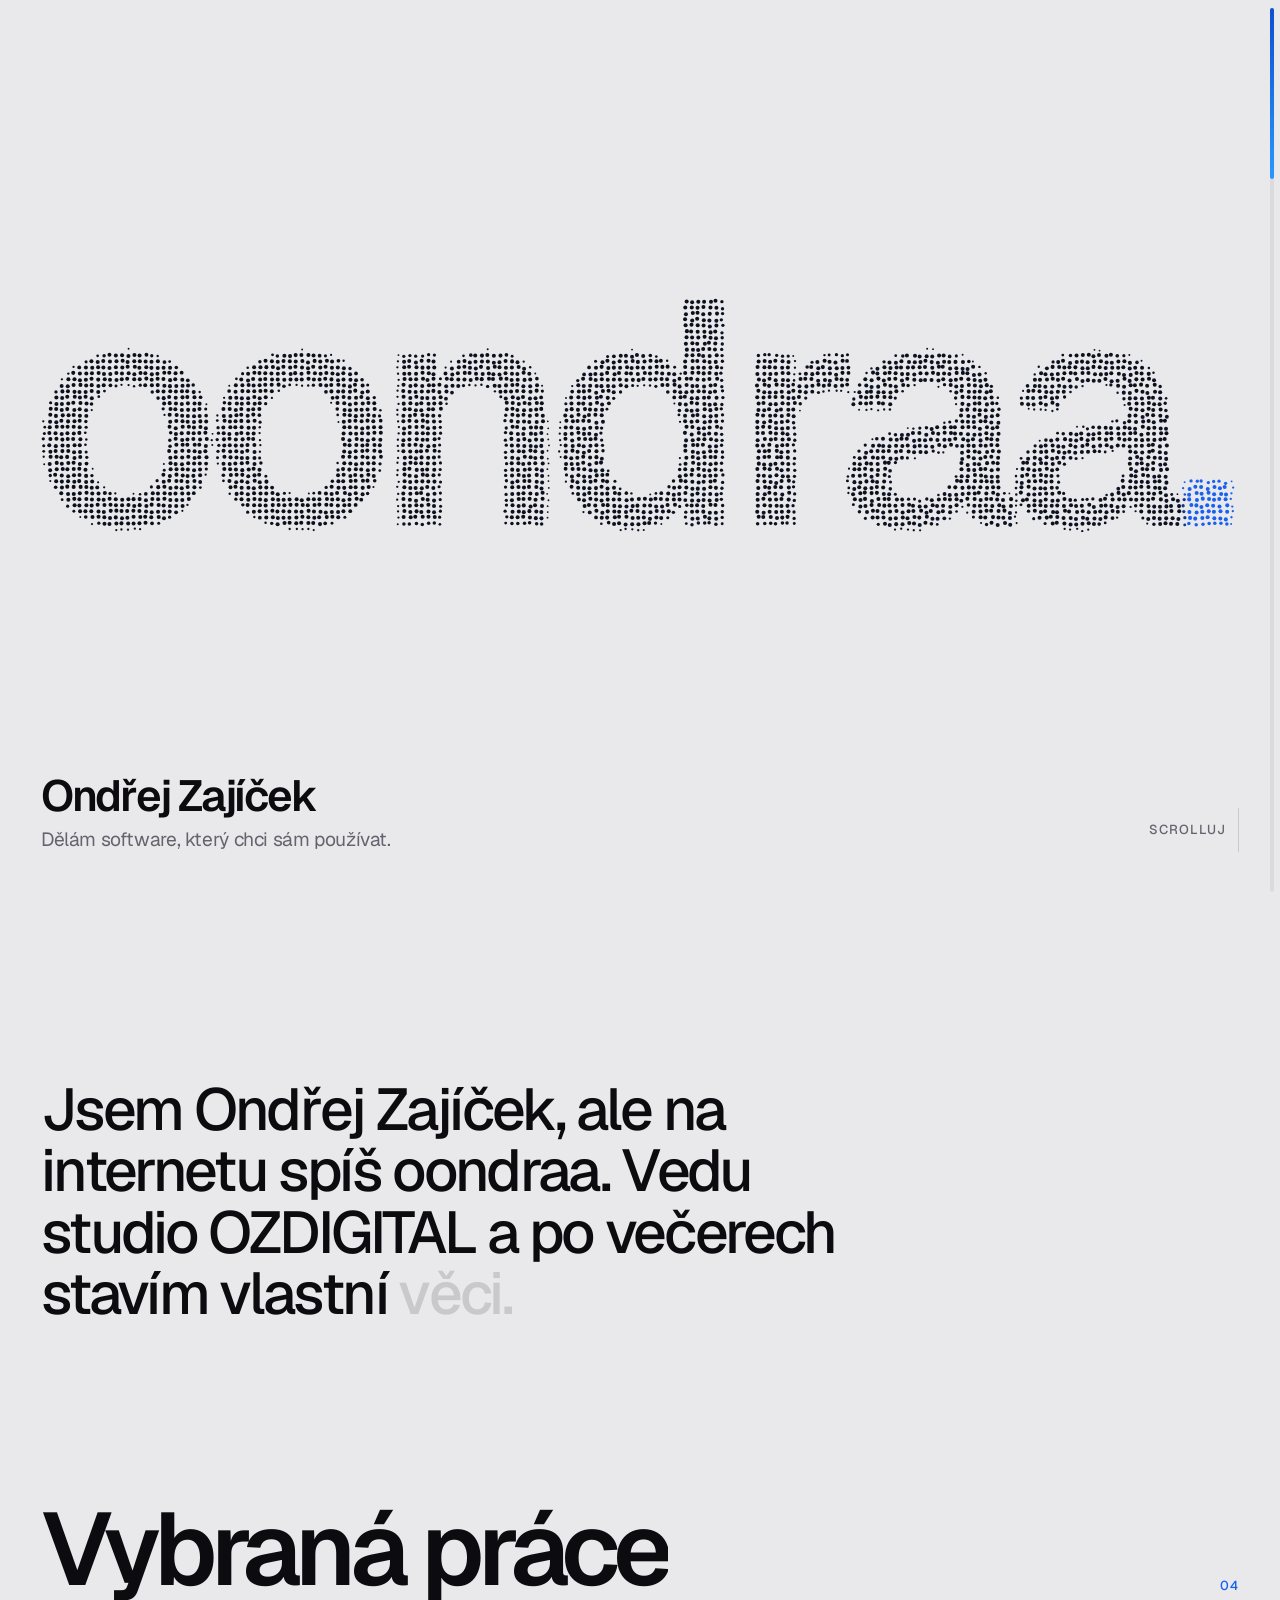
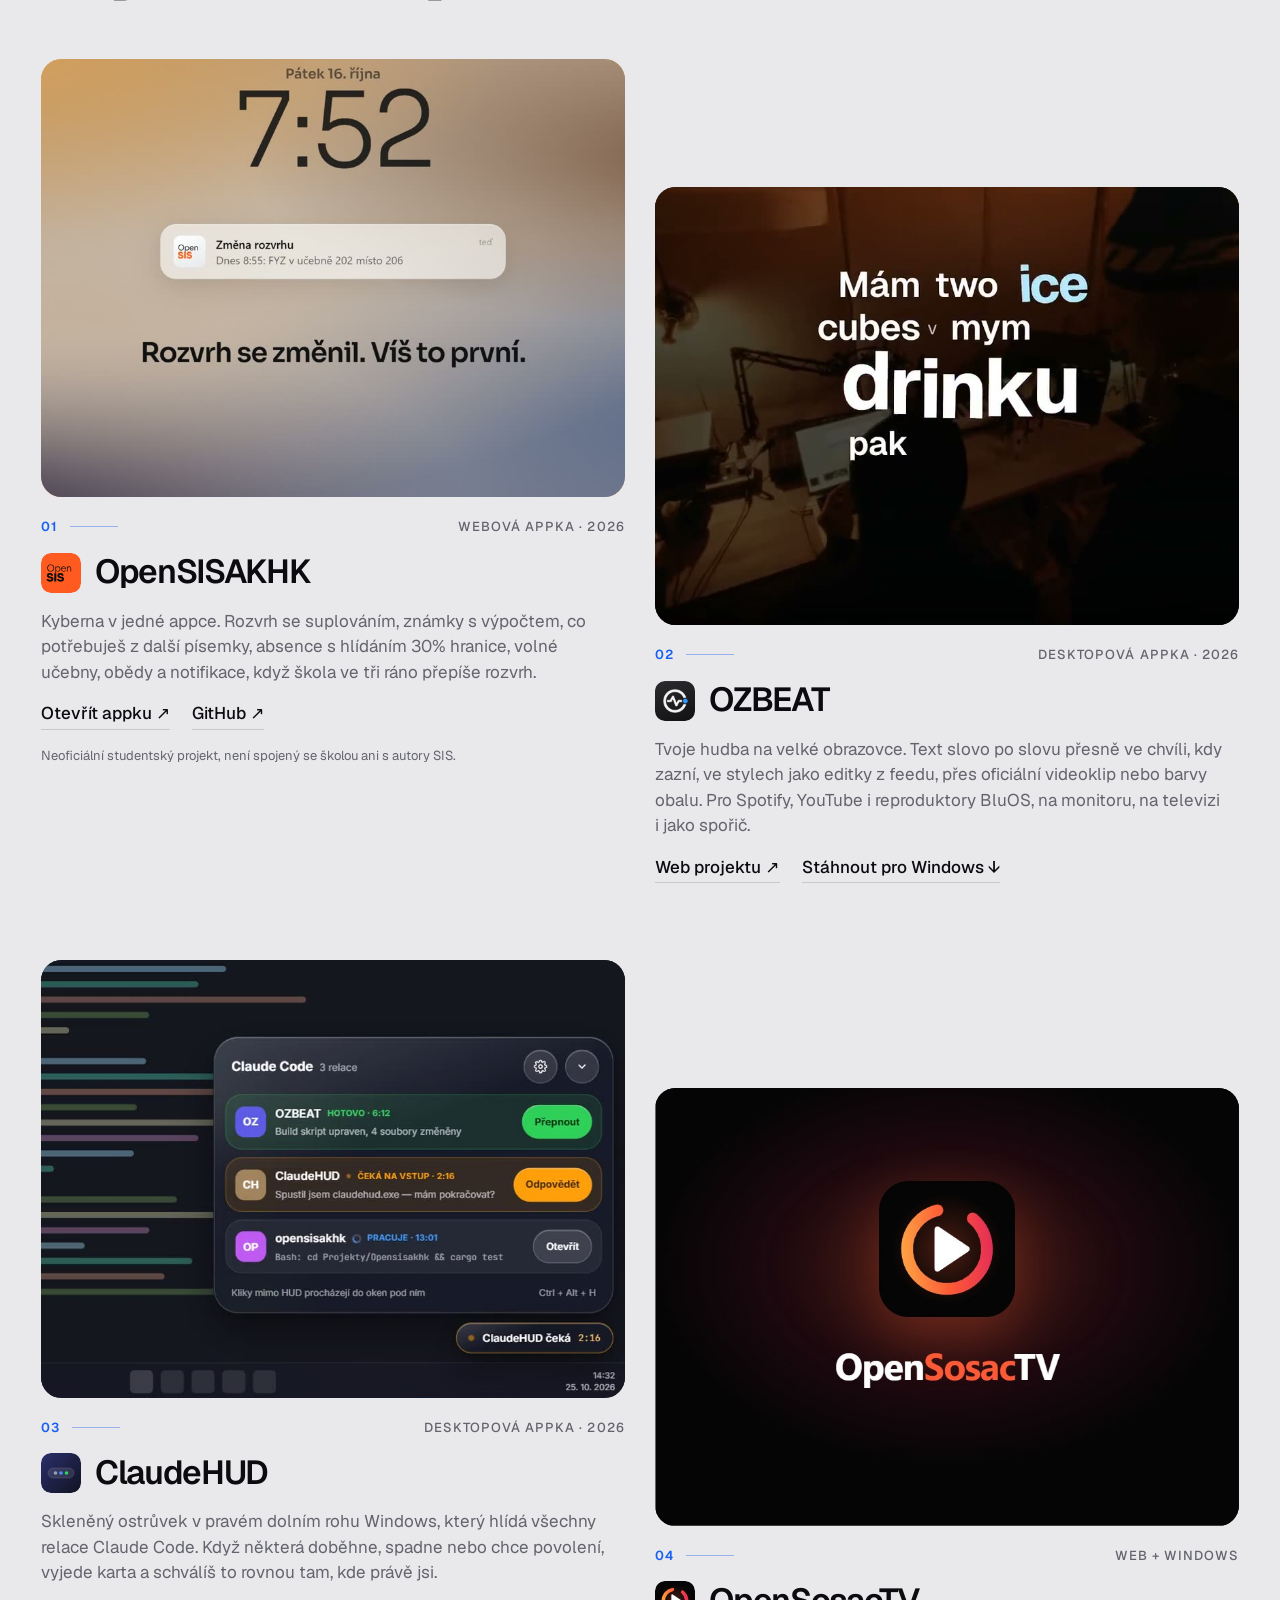
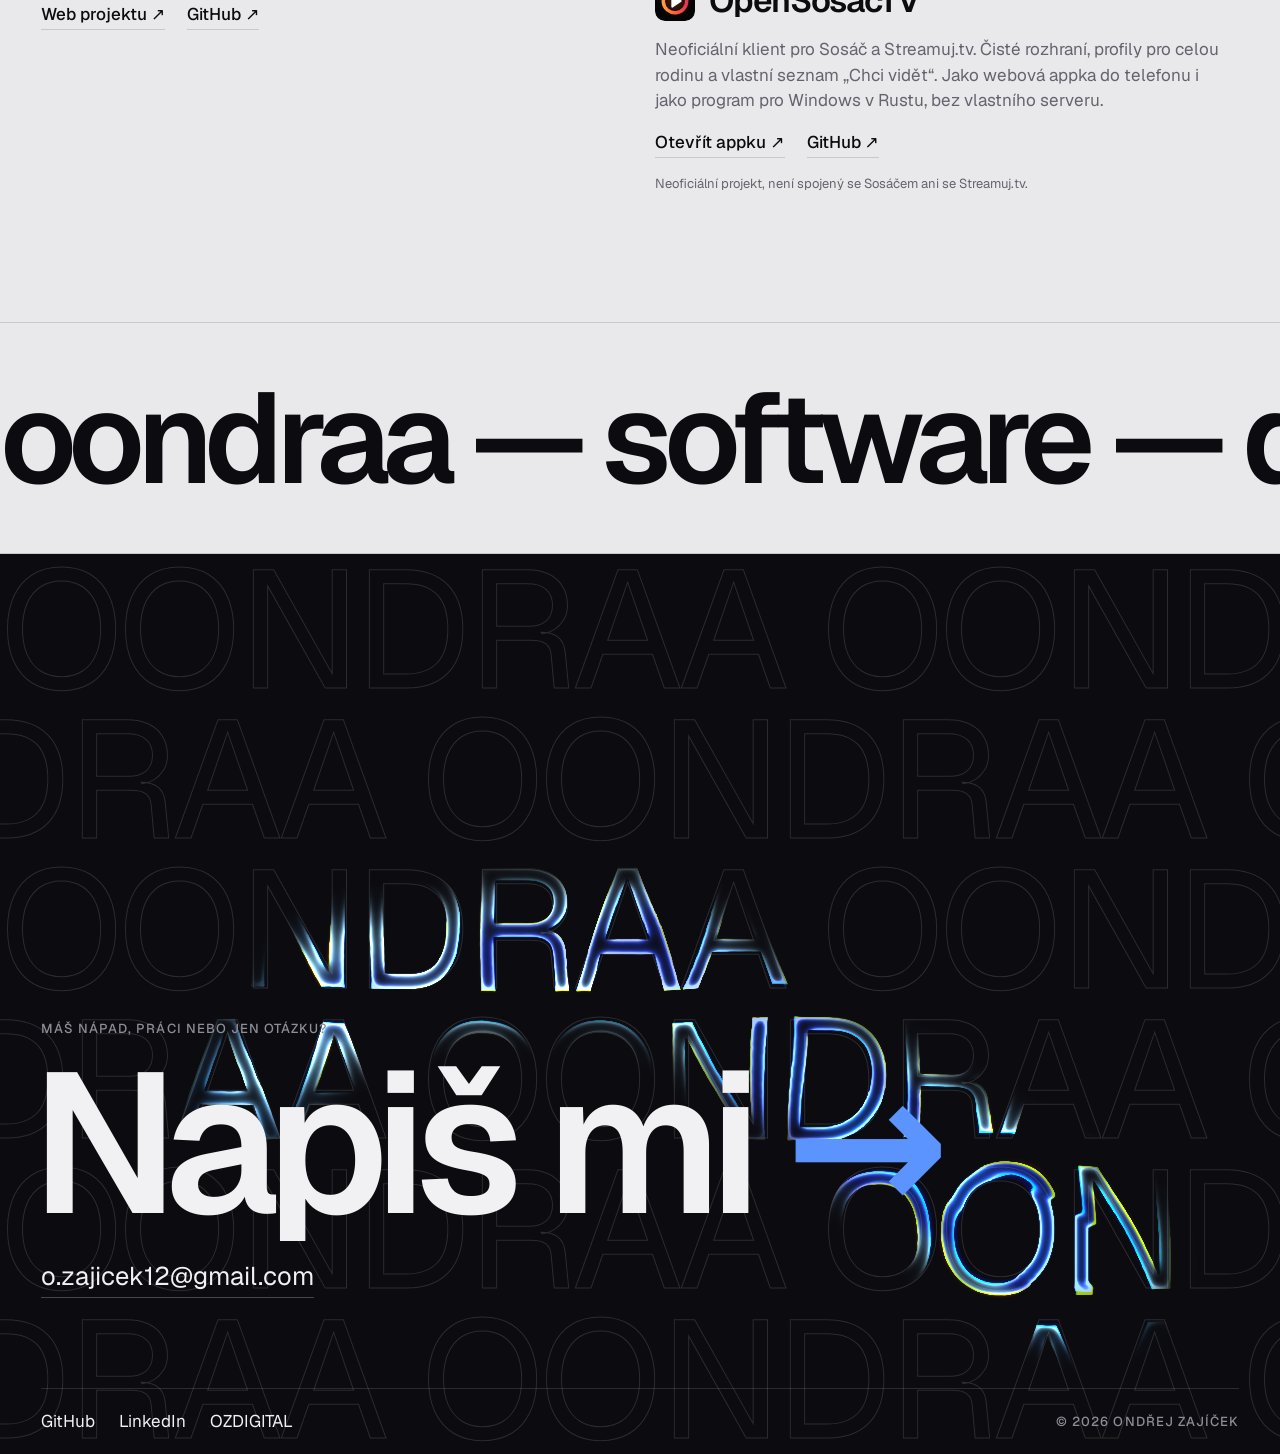
==== index.html @ 8baec94e "Fix SEO after OZDIGITAL moved to its own domain - Search Console verification meta tag and file - 30" ====
<!DOCTYPE html>
<html lang="cs">
<head>
<meta charset="UTF-8">
<meta name="viewport" content="width=device-width, initial-scale=1.0">
<title>Ondřej Zajíček – vývojář a designér z Hradce Králové | oondraa</title>
<meta name="description" content="Ondřej Zajíček (oondraa) je vývojář a designér z Hradce Králové. Dělá webové a desktopové aplikace jako OpenSISAKHK, OZBEAT, ClaudeHUD a OpenSosacTV a weby na zakázku pod OZDIGITAL.">
<meta name="author" content="Ondřej Zajíček">
<meta name="robots" content="index, follow, max-image-preview:large">
<link rel="canonical" href="https://oondraa.pages.dev/">
<meta name="theme-color" content="#0c0c10">
<meta name="google-site-verification" content="_32wsVGGe5f-wQmV3JNHidjf2FFxtTUGBHmsqvZ1kDk">
<meta property="og:type" content="profile">
<meta property="og:site_name" content="oondraa">
<meta property="og:locale" content="cs_CZ">
<meta property="og:title" content="Ondřej Zajíček – vývojář a designér z Hradce Králové">
<meta property="og:description" content="Dělám software, který chci sám používat. OpenSISAKHK, OZBEAT, ClaudeHUD, OpenSosacTV a další.">
<meta property="og:url" content="https://oondraa.pages.dev/">
<meta property="og:image" content="https://oondraa.pages.dev/assets/og.jpg">
<meta property="og:image:width" content="1200">
<meta property="og:image:height" content="630">
<meta property="og:image:alt" content="Ondřej Zajíček · oondraa">
<meta property="profile:first_name" content="Ondřej">
<meta property="profile:last_name" content="Zajíček">
<meta property="profile:username" content="oondraa">
<meta name="twitter:card" content="summary_large_image">
<meta name="twitter:title" content="Ondřej Zajíček – vývojář a designér z Hradce Králové">
<meta name="twitter:description" content="Dělám software, který chci sám používat.">
<meta name="twitter:image" content="https://oondraa.pages.dev/assets/og.jpg">
<link rel="icon" href="favicon.svg" type="image/svg+xml">
<link rel="preload" href="fonts/geist-latin-wght-normal.woff2" as="font" type="font/woff2" crossorigin>
<link rel="stylesheet" href="style.css">
<script>document.documentElement.classList.add("js")</script>
<script type="application/ld+json">
{
  "@context": "https://schema.org",
  "@graph": [
    {
      "@type": "WebSite",
      "@id": "https://oondraa.pages.dev/#website",
      "url": "https://oondraa.pages.dev/",
      "name": "oondraa",
      "alternateName": "Ondřej Zajíček",
      "inLanguage": "cs",
      "publisher": { "@id": "https://oondraa.pages.dev/#person" }
    },
    {
      "@type": "ProfilePage",
      "@id": "https://oondraa.pages.dev/#profile",
      "url": "https://oondraa.pages.dev/",
      "name": "Ondřej Zajíček – vývojář a designér z Hradce Králové",
      "inLanguage": "cs",
      "dateModified": "2026-11-08",
      "isPartOf": { "@id": "https://oondraa.pages.dev/#website" },
      "mainEntity": { "@id": "https://oondraa.pages.dev/#person" }
    },
    {
      "@type": "Person",
      "@id": "https://oondraa.pages.dev/#person",
      "name": "Ondřej Zajíček",
      "givenName": "Ondřej",
      "familyName": "Zajíček",
      "alternateName": ["oondraa", "Ondrej Zajicek", "Ondra Zajíček"],
      "url": "https://oondraa.pages.dev/",
      "email": "mailto:o.zajicek12@gmail.com",
      "jobTitle": "Vývojář a designér",
      "description": "Vývojář a designér z Hradce Králové. Webové a desktopové aplikace, weby na zakázku pod OZDIGITAL.",
      "homeLocation": { "@type": "Place", "name": "Hradec Králové", "address": { "@type": "PostalAddress", "addressLocality": "Hradec Králové", "addressRegion": "Královéhradecký kraj", "addressCountry": "CZ" } },
      "address": { "@type": "PostalAddress", "addressLocality": "Hradec Králové", "addressRegion": "Královéhradecký kraj", "addressCountry": "CZ" },
      "knowsAbout": ["Vývoj webových aplikací", "UI/UX design", "TypeScript", "Rust", "WebGL", "Cloudflare Workers", "Neuronové sítě"],
      "worksFor": { "@type": "Organization", "@id": "https://ozdigital.pages.dev/#org", "name": "OZDIGITAL", "url": "https://ozdigital.pages.dev/" },
      "sameAs": [
        "https://github.com/oondraa",
        "https://www.linkedin.com/in/ond%C5%99ej-zaj%C3%AD%C4%8Dek-5605893b8/"
      ]
    },
    {
      "@type": "SoftwareApplication",
      "name": "OpenSISAKHK",
      "url": "https://oondraa.github.io/OpenSISAKHK/",
      "applicationCategory": "EducationalApplication",
      "operatingSystem": "Web",
      "author": { "@id": "https://oondraa.pages.dev/#person" }
    },
    {
      "@type": "SoftwareApplication",
      "name": "OZBEAT",
      "url": "https://oondraa.github.io/OZBEAT/",
      "applicationCategory": "MultimediaApplication",
      "operatingSystem": "Windows",
      "author": { "@id": "https://oondraa.pages.dev/#person" }
    },
    {
      "@type": "SoftwareApplication",
      "name": "ClaudeHUD",
      "url": "https://oondraa.github.io/ClaudeHUD/",
      "applicationCategory": "DeveloperApplication",
      "operatingSystem": "Windows",
      "author": { "@id": "https://oondraa.pages.dev/#person" }
    },
    {
      "@type": "SoftwareApplication",
      "name": "OpenSosacTV",
      "url": "https://oondraa.github.io/OpenSosacTV/",
      "applicationCategory": "MultimediaApplication",
      "operatingSystem": "Web, Windows",
      "author": { "@id": "https://oondraa.pages.dev/#person" }
    }
  ]
}
</script>
</head>
<body>
  <div class="loader" aria-hidden="true"><span class="loader-num">0</span></div>
  <div class="cursor" aria-hidden="true"><span class="cursor-label"></span></div>

  <header class="nav">
    <a href="#top" class="logo" aria-label="oondraa, na začátek">oondraa<span class="dot">.</span></a>
    <nav aria-label="Hlavní">
      <a href="#work" data-i18n="navWork">Práce</a>
      <a href="#about" data-i18n="navAbout">O mně</a>
    </nav>
    <div class="nav-end">
      <button class="lang" type="button" aria-label="Switch to English">EN</button>
      <a href="#contact" class="pill" data-i18n="navTalk">Napiš mi</a>
    </div>
  </header>

  <main id="top">
    <section class="hero">
      <div class="halftone" data-halftone aria-hidden="true"><canvas></canvas></div>
      <div class="hero-foot">
        <div>
          <h1 class="hero-name"><span class="mask"><span>Ondřej Zajíček</span></span></h1>
          <p class="hero-lede"><span class="mask"><span data-i18n="heroLede">Dělám software, který chci sám používat.</span></span></p>
        </div>
        <a href="#work" class="scroll-cue" aria-label="Posunout na projekty"><span data-i18n="heroScroll">Scrolluj</span><i></i></a>
      </div>
    </section>

    <section class="statement" id="about">
      <p class="statement-text" data-words data-i18n="statement">Jsem Ondřej Zajíček, ale na internetu spíš oondraa. Vedu studio OZDIGITAL a po večerech stavím vlastní věci.</p>
    </section>

    <section class="work" id="work">
      <div class="sec-head">
        <h2 class="sec-title"><span class="mask"><span data-i18n="workTitle">Vybraná práce</span></span></h2>
        <span class="sec-count">04</span>
      </div>

      <div class="projects">
        <article class="project">
          <div class="project-bar"><span class="project-n">01</span><span><span data-i18n="kindWeb">Webová appka</span> · 2026</span></div>
          <div class="project-head">
            <img src="assets/sis-icon.svg" alt="" width="40" height="40">
            <h3>OpenSISAKHK</h3>
          </div>
          <a href="https://oondraa.github.io/OpenSISAKHK/" target="_blank" rel="noopener" class="project-media" data-cursor-key="cursorOpen" style="--tint:#f0a560">
            <video data-src="assets/sis-promo-720.mp4" poster="assets/sis-poster.jpg" muted loop playsinline preload="none" aria-label="Ukázka OpenSISAKHK"></video>
          </a>
          <div class="project-body">
            <p data-i18n="sisDesc">Kyberna v jedné appce. Rozvrh se suplováním, známky s výpočtem, co potřebuješ z další písemky, absence s hlídáním 30% hranice, volné učebny, obědy a notifikace, když škola ve tři ráno přepíše rozvrh.</p>
            <div class="project-links">
              <a href="https://opensisakhk.opensisakhk.workers.dev" target="_blank" rel="noopener" data-i18n="sisOpen">Otevřít appku ↗</a>
              <a href="https://github.com/oondraa/OpenSISAKHK" target="_blank" rel="noopener">GitHub ↗</a>
            </div>
            <p class="fine" data-i18n="sisNote">Neoficiální studentský projekt, není spojený se školou ani s autory SIS.</p>
          </div>
        </article>

        <article class="project">
          <div class="project-bar"><span class="project-n">02</span><span><span data-i18n="kindDesktop">Desktopová appka</span> · 2026</span></div>
          <div class="project-head">
            <img src="assets/ozbeat-icon.png" alt="" width="40" height="40">
            <h3>OZBEAT</h3>
          </div>
          <a href="https://oondraa.github.io/OZBEAT/" target="_blank" rel="noopener" class="project-media" data-cursor-key="cursorOpen" style="--tint:#1a1414">
            <video data-src="assets/ozbeat-promo-720.mp4" poster="assets/ozbeat-poster.jpg" muted loop playsinline preload="none" aria-label="Ukázka OZBEAT"></video>
          </a>
          <div class="project-body">
            <p data-i18n="ozbDesc">Tvoje hudba na velké obrazovce. Text slovo po slovu přesně ve chvíli, kdy zazní, ve stylech jako editky z feedu, přes oficiální videoklip nebo barvy obalu. Pro Spotify, YouTube i reproduktory BluOS, na monitoru, na televizi i jako spořič.</p>
            <div class="project-links">
              <a href="https://oondraa.github.io/OZBEAT/" target="_blank" rel="noopener" data-i18n="linkProject">Web projektu ↗</a>
              <a href="https://github.com/oondraa/OZBEAT/releases/latest/download/OZBEAT.exe" data-i18n="ozbDownload">Stáhnout pro Windows ↓</a>
            </div>
          </div>
        </article>

        <article class="project">
          <div class="project-bar"><span class="project-n">03</span><span><span data-i18n="kindDesktop">Desktopová appka</span> · 2026</span></div>
          <div class="project-head">
            <img src="assets/hud-icon.svg" alt="" width="40" height="40">
            <h3>ClaudeHUD</h3>
          </div>
          <a href="https://oondraa.github.io/ClaudeHUD/" target="_blank" rel="noopener" class="project-media" data-cursor-key="cursorOpen" style="--tint:#15172a;--origin:100% 60%">
            <video data-src="assets/hud-promo-720.mp4" poster="assets/hud-poster.jpg" muted loop playsinline preload="none" aria-label="Ukázka ClaudeHUD"></video>
          </a>
          <div class="project-body">
            <p data-i18n="hudDesc">Skleněný ostrůvek v pravém dolním rohu Windows, který hlídá všechny relace Claude Code. Když některá doběhne, spadne nebo chce povolení, vyjede karta a schválíš to rovnou tam, kde právě jsi.</p>
            <div class="project-links">
              <a href="https://oondraa.github.io/ClaudeHUD/" target="_blank" rel="noopener" data-i18n="linkProject">Web projektu ↗</a>
              <a href="https://github.com/oondraa/ClaudeHUD" target="_blank" rel="noopener">GitHub ↗</a>
            </div>
          </div>
        </article>

        <article class="project">
          <div class="project-bar"><span class="project-n">04</span><span data-i18n="kindWebWin">Web + Windows</span></div>
          <div class="project-head">
            <img src="assets/sosac-icon.svg" alt="" width="40" height="40">
            <h3>OpenSosacTV</h3>
          </div>
          <a href="https://oondraa.github.io/OpenSosacTV/" target="_blank" rel="noopener" class="project-media" data-cursor-key="cursorOpen" style="--tint:#050505">
            <img src="assets/sosac-poster.jpg" alt="" loading="lazy" width="960" height="720">
          </a>
          <div class="project-body">
            <p data-i18n="sosacDesc">Neoficiální klient pro Sosáč a Streamuj.tv. Čisté rozhraní, profily pro celou rodinu a vlastní seznam „Chci vidět“. Jako webová appka do telefonu i jako program pro Windows v Rustu, bez vlastního serveru.</p>
            <div class="project-links">
              <a href="https://oondraa.github.io/OpenSosacTV/" target="_blank" rel="noopener" data-i18n="sisOpen">Otevřít appku ↗</a>
              <a href="https://github.com/oondraa/OpenSosacTV" target="_blank" rel="noopener">GitHub ↗</a>
            </div>
            <p class="fine" data-i18n="sosacNote">Neoficiální projekt, není spojený se Sosáčem ani se Streamuj.tv.</p>
          </div>
        </article>
      </div>
    </section>

    <section class="marquee" aria-hidden="true">
      <div class="marquee-track"><span>oondraa — software — design — oondraa — software — design — </span><span>oondraa — software — design — oondraa — software — design — </span></div>
    </section>

  </main>

  <footer class="contact" id="contact">
    <canvas class="ink-gl" aria-hidden="true"></canvas>
    <div class="ink-bg" aria-hidden="true">
      <span>OONDRAA OONDRAA OONDRAA OONDRAA</span>
      <span>OONDRAA OONDRAA OONDRAA OONDRAA</span>
      <span>OONDRAA OONDRAA OONDRAA OONDRAA</span>
      <span>OONDRAA OONDRAA OONDRAA OONDRAA</span>
      <span>OONDRAA OONDRAA OONDRAA OONDRAA</span>
      <span>OONDRAA OONDRAA OONDRAA OONDRAA</span>
    </div>
    <div class="contact-inner">
      <p class="contact-kicker" data-i18n="contactKicker">Máš nápad, práci nebo jen otázku?</p>
      <a href="mailto:o.zajicek12@gmail.com" class="contact-big" data-cursor-key="cursorMail">
        <span class="mask"><span data-i18n="contactBig">Napiš mi</span></span>
        <span class="contact-arrow" aria-hidden="true">→</span>
      </a>
      <a href="mailto:o.zajicek12@gmail.com" class="contact-mail">o.zajicek12@gmail.com</a>
      <div class="contact-foot">
        <ul class="socials">
          <li><a href="https://github.com/oondraa" target="_blank" rel="noopener">GitHub</a></li>
          <li><a href="https://www.linkedin.com/in/ond%C5%99ej-zaj%C3%AD%C4%8Dek-5605893b8/" target="_blank" rel="noopener">LinkedIn</a></li>
          <li><a href="https://ozdigital.pages.dev/" target="_blank" rel="noopener">OZDIGITAL</a></li>
        </ul>
        <p class="copy">© 2026 Ondřej Zajíček</p>
      </div>
    </div>
  </footer>

  <script src="vendor/gsap.min.js" defer></script>
  <script src="vendor/ScrollTrigger.min.js" defer></script>
  <script src="vendor/lenis.min.js" defer></script>
  <script src="halftone.js" defer></script>
  <script src="ink.js" defer></script>
  <script src="main.js" defer></script>
  <script src="scrollbar.js" defer></script>
</body>
</html>
---- style.css ----
@font-face {
  font-family: "Geist";
  src: url("fonts/geist-latin-ext-wght-normal.woff2") format("woff2");
  font-weight: 100 900;
  font-display: swap;
  unicode-range: U+0100-02BA, U+02BD-02C5, U+02C7-02CC, U+02CE-02D7, U+02DD-02FF, U+0304, U+0308, U+0329, U+1D00-1DBF, U+1E00-1E9F, U+1EF2-1EFF, U+2020, U+20A0-20AB, U+20AD-20C0, U+2113, U+2C60-2C7F, U+A720-A7FF;
}
@font-face {
  font-family: "Geist";
  src: url("fonts/geist-latin-wght-normal.woff2") format("woff2");
  font-weight: 100 900;
  font-display: swap;
  unicode-range: U+0000-00FF, U+0131, U+0152-0153, U+02BB-02BC, U+02C6, U+02DA, U+02DC, U+0304, U+0308, U+0329, U+2000-206F, U+20AC, U+2122, U+2191, U+2193, U+2212, U+2215, U+FEFF, U+FFFD;
}

:root {
  --bg: #e9e9ec;
  --bg-2: #dfdfe4;
  --ink: #0c0c10;
  --muted: #64646e;
  --line: rgba(12, 12, 16, 0.14);
  --accent: #1760f0;
  --accent-hover: #0f4fd0;
  --accent-dark: #5b93ff;
  --night: #0c0c10;
  --night-ink: #f1f1f3;
  --gutter: clamp(16px, 3.2vw, 48px);
  --ease: cubic-bezier(0.22, 1, 0.36, 1);
}

*, *::before, *::after { box-sizing: border-box; }
html { -webkit-text-size-adjust: 100%; }
html.lenis, html.lenis body { height: auto; }
.lenis.lenis-smooth { scroll-behavior: auto !important; }
body {
  margin: 0;
  background: var(--bg);
  color: var(--ink);
  font-family: "Geist", system-ui, sans-serif;
  font-size: 17px;
  line-height: 1.5;
  -webkit-font-smoothing: antialiased;
  overflow-x: hidden;
}
img, video, canvas { display: block; max-width: 100%; }
a { color: inherit; text-decoration: none; }
h1, h2, h3, p { margin: 0; }
::selection { background: var(--accent); color: #fff; }
:focus-visible { outline: 2px solid var(--accent); outline-offset: 3px; border-radius: 4px; }

/* Text that slides up from behind a mask */
.mask { display: block; overflow: hidden; padding-bottom: 0.06em; margin-bottom: -0.06em; }
.mask > span { display: inline-block; }
.js .mask > span { transform: translateY(110%); }
.js.is-ready .no-anim .mask > span { transform: none; }

/* Loader */
.loader {
  position: fixed; inset: 0; z-index: 100;
  display: grid; place-items: end start;
  padding: var(--gutter);
  background: var(--night);
  color: var(--night-ink);
}
.loader-num { font-size: clamp(64px, 14vw, 220px); font-weight: 600; letter-spacing: -0.06em; line-height: 0.8; font-variant-numeric: tabular-nums; }
html:not(.js) .loader { display: none; }

/* Cursor */
.cursor {
  position: fixed; top: 0; left: 0; z-index: 90;
  width: 12px; height: 12px; margin: -6px 0 0 -6px;
  border-radius: 50%;
  background: var(--ink);
  pointer-events: none;
  display: grid; place-items: center;
  transition: width 0.45s var(--ease), height 0.45s var(--ease), margin 0.45s var(--ease), background-color 0.3s;
  opacity: 0;
}
.cursor-label { font-size: 13px; font-weight: 500; color: #fff; opacity: 0; transition: opacity 0.2s; white-space: nowrap; }
.cursor.is-big { width: 96px; height: 96px; margin: -48px 0 0 -48px; background: var(--accent); }
.cursor.is-big .cursor-label { opacity: 1; transition-delay: 0.12s; }
.cursor.on-dark { background: var(--night-ink); }
@media (hover: none), (pointer: coarse) { .cursor { display: none; } }

/* Scrollbar: scrollbar.js swaps the native one for a thin blue thumb on mouse devices */
html.has-scrollbar { scrollbar-width: none; }
html.has-scrollbar::-webkit-scrollbar { display: none; }
.scrollbar { position: fixed; top: 8px; bottom: 8px; right: 2px; z-index: 95; width: 14px; cursor: pointer; }
.scrollbar[hidden] { display: none; }
.scrollbar::before, .scrollbar-thumb {
  position: absolute; right: 4px; width: 4px; border-radius: 99px;
  transition: opacity 0.3s var(--ease), width 0.22s var(--ease), right 0.22s var(--ease);
}
.scrollbar::before { content: ""; top: 0; bottom: 0; background: rgba(12, 12, 16, 0.06); opacity: 0; }
.scrollbar-thumb {
  top: 0; overflow: hidden; will-change: transform; cursor: grab;
  background: linear-gradient(180deg, var(--accent-hover), #2997ff); opacity: 0.7;
}
.scrollbar-thumb::after {
  content: ""; position: absolute; left: 0; top: 0; width: 100%; height: 300%;
  background: linear-gradient(transparent 42%, rgba(255, 255, 255, 0.7) 50%, transparent 58%);
  animation: sheen 3.2s var(--ease) infinite;
}
@keyframes sheen { from { transform: translateY(-66.667%); } to { transform: translateY(0); } }
.scrollbar.is-active::before, .scrollbar:hover::before, .scrollbar.is-dragging::before,
.scrollbar.is-active .scrollbar-thumb, .scrollbar:hover .scrollbar-thumb, .scrollbar.is-dragging .scrollbar-thumb { opacity: 1; }
.scrollbar:hover::before, .scrollbar.is-dragging::before,
.scrollbar:hover .scrollbar-thumb, .scrollbar.is-dragging .scrollbar-thumb { width: 7px; right: 3px; }
.scrollbar.is-dragging .scrollbar-thumb { cursor: grabbing; }
@media (prefers-reduced-motion: reduce) {
  .scrollbar::before, .scrollbar-thumb { transition: none; }
  .scrollbar-thumb::after { animation: none; opacity: 0; }
}

/* Nav */
.nav {
  position: fixed; top: 0; left: 0; right: 0; z-index: 50;
  display: flex; align-items: center; justify-content: space-between; gap: 16px;
  padding: 18px var(--gutter);
  transition: transform 0.5s var(--ease);
}
.nav.is-hidden { transform: translateY(-110%); }
.logo { font-weight: 600; font-size: 20px; letter-spacing: -0.04em; }
.dot, .accent { color: var(--accent); }
.link-arrow { font-weight: 500; border-bottom: 1px solid var(--line); padding-bottom: 2px; transition: color 0.3s, border-color 0.3s; }
.link-arrow:hover { color: var(--accent); border-color: var(--accent); }
.nav nav { display: flex; gap: 6px; padding: 5px; border-radius: 99px; background: rgba(233, 233, 236, 0.72); backdrop-filter: blur(14px); -webkit-backdrop-filter: blur(14px); }
.nav nav a { padding: 8px 16px; border-radius: 99px; font-size: 15px; transition: background-color 0.25s; }
.nav nav a:hover { background: rgba(12, 12, 16, 0.07); }
.nav-end { display: flex; align-items: center; gap: 8px; }
.lang {
  font: 500 13px "Geist", system-ui, sans-serif; letter-spacing: 0.08em; color: var(--ink);
  background: rgba(233, 233, 236, 0.72); backdrop-filter: blur(14px); -webkit-backdrop-filter: blur(14px);
  border: 0; border-radius: 99px; height: 40px; min-width: 40px; padding: 0 12px; cursor: pointer;
}
.pill {
  display: inline-flex; align-items: center; height: 40px; padding: 0 18px;
  border-radius: 99px; background: var(--ink); color: #fff; font-size: 15px; font-weight: 500;
  transition: background-color 0.3s;
}
.pill:hover { background: var(--accent-hover); }
.nav .logo { transition: color 0.3s; }
.nav.on-dark .logo { color: var(--night-ink); }
.nav.on-dark .pill { background: var(--night-ink); color: var(--ink); }
.nav.on-dark .pill:hover { background: var(--accent-dark); color: #fff; }
@media (max-width: 760px) { .nav nav { display: none; } }

/* Hero: the "oondraa." wordmark as a field of dots (halftone.js) that scatter under the pointer */
.hero {
  position: relative; min-height: 100svh;
  display: flex; flex-direction: column; justify-content: space-between; gap: clamp(32px, 5vh, 64px);
  padding: calc(76px + clamp(8px, 2vw, 24px)) var(--gutter) clamp(24px, 4vw, 48px);
}
.halftone { position: relative; width: 100%; margin-block: auto; font-family: "Geist", system-ui, sans-serif; touch-action: pan-y; }
.halftone canvas { display: block; width: 100%; }
.hero-foot { display: flex; align-items: flex-end; justify-content: space-between; gap: 24px; }
.hero-name { font-size: clamp(28px, 3.4vw, 52px); font-weight: 600; letter-spacing: -0.045em; line-height: 1; }
.hero-lede { margin-top: 10px; font-size: clamp(17px, 1.5vw, 22px); letter-spacing: -0.02em; color: var(--muted); max-width: 30ch; line-height: 1.25; }
.scroll-cue { display: inline-flex; align-items: center; gap: 12px; font-size: 13px; font-weight: 500; letter-spacing: 0.08em; text-transform: uppercase; color: var(--muted); }
.scroll-cue i { position: relative; width: 1px; height: 44px; background: var(--line); overflow: hidden; }
.scroll-cue i::after { content: ""; position: absolute; left: 0; top: -50%; width: 100%; height: 50%; background: var(--ink); animation: cue 1.8s var(--ease) infinite; }
@keyframes cue { to { top: 100%; } }
@media (max-width: 560px) {
  .scroll-cue { display: none; }
}

/* Statement */
.statement { padding: clamp(96px, 14vw, 200px) var(--gutter); }
.statement-text { font-size: clamp(30px, 4.6vw, 76px); line-height: 1.04; letter-spacing: -0.045em; font-weight: 500; max-width: 20ch; }
.statement-text .w { opacity: 0.14; transition: none; }
html:not(.js) .statement-text .w { opacity: 1; }

/* Sections */
.sec-head {
  display: flex; align-items: flex-end; justify-content: space-between; gap: 24px; flex-wrap: wrap;
  padding: 0 var(--gutter); margin-bottom: clamp(32px, 5vw, 72px);
}
.sec-title { font-size: clamp(44px, 8vw, 132px); font-weight: 600; letter-spacing: -0.06em; line-height: 0.9; }
.sec-count { font-size: 13px; font-weight: 500; letter-spacing: 0.08em; text-transform: uppercase; color: var(--accent); }
.sec-lede { max-width: 32ch; text-transform: none; }

/* Projects: a two-column grid of equal cards, the right column dropped a little */
.work { padding-bottom: clamp(64px, 10vw, 140px); }
.projects {
  display: grid; grid-template-columns: repeat(2, minmax(0, 1fr));
  gap: clamp(48px, 6vw, 96px) clamp(16px, 2.4vw, 32px); padding: 0 var(--gutter);
}
.project {
  display: grid; grid-template-areas: "media" "bar" "head" "body";
  grid-template-rows: auto auto auto 1fr; row-gap: 16px; align-content: start;
}
.project:nth-child(even) { margin-top: clamp(0px, 10vw, 160px); }
.project-bar {
  grid-area: bar;
  display: flex; justify-content: space-between; gap: 16px;
  padding-top: 4px;
  font-size: 13px; font-weight: 500; letter-spacing: 0.08em; text-transform: uppercase; color: var(--muted);
}
.project-n { display: inline-flex; align-items: center; gap: 12px; color: var(--accent); font-weight: 600; }
.project-n::after { content: ""; width: 48px; height: 1px; background: currentColor; opacity: 0.4; }
.project-head { grid-area: head; display: flex; align-items: center; gap: 14px; }
.project-head img, .project-mono { flex: none; width: 40px; height: 40px; border-radius: 10px; }
.project-mono { display: grid; place-items: center; background: var(--tint); color: #fff; font-weight: 600; font-size: 20px; }
.project-head h3 { font-size: clamp(26px, 2.6vw, 40px); font-weight: 600; letter-spacing: -0.04em; line-height: 1.05; }
.project-media {
  grid-area: media;
  position: relative; display: block; overflow: hidden;
  border-radius: clamp(14px, 1.6vw, 24px);
  background: var(--tint, var(--bg-2));
  aspect-ratio: 4 / 3;
  transform: translateZ(0);
}
.project-media > * { width: 100%; height: 100%; object-fit: cover; transform-origin: var(--origin, 50% 50%); transform: scale(1.12); transition: transform 1.2s var(--ease); }
.project-media:hover > * { transform: scale(1.04); }
.project-body { grid-area: body; display: grid; gap: 16px; align-content: start; }
.project-body > p { color: var(--muted); max-width: 52ch; }
.project-links { display: flex; flex-wrap: wrap; gap: 8px 22px; }
.project-links a { font-weight: 500; border-bottom: 1px solid var(--line); padding-bottom: 2px; transition: color 0.3s, border-color 0.3s; }
.project-links a:hover { color: var(--accent); border-color: var(--accent); }
.fine { font-size: 13px; }
@media (max-width: 760px) {
  .projects { grid-template-columns: minmax(0, 1fr); }
  .project:nth-child(even) { margin-top: 0; }
}

/* Marquee */
.marquee { overflow: hidden; padding: clamp(24px, 4vw, 56px) 0; border-block: 1px solid var(--line); }
.marquee-track { display: flex; width: max-content; font-size: clamp(56px, 10vw, 168px); font-weight: 600; letter-spacing: -0.06em; line-height: 1; white-space: nowrap; }
.marquee-track span { padding-right: 0.3em; }

/* Contact: the "OONDRAA" ink field (ink.js) with the call to action on top */
.contact {
  position: relative; overflow: hidden;
  min-height: 100svh;
  background: var(--night); color: var(--night-ink);
}
.ink-gl { position: absolute; inset: 0; width: 100%; height: 100%; }
/* Six rows of outlined "OONDRAA" fill the section; ink.js paints colour inside them where the pointer has been. */
.ink-bg {
  position: absolute; inset: 0; overflow: hidden;
  display: flex; flex-direction: column; justify-content: center;
  font-size: max(93px, calc(100svh / 6 / 0.9)); font-weight: 400; line-height: 0.9; letter-spacing: -0.03em;
  white-space: nowrap; color: transparent; -webkit-text-stroke: 1px rgba(241, 241, 243, 0.14);
  pointer-events: none; user-select: none;
}
.ink-bg span:nth-child(even) { margin-left: -2.4em; }
.contact-inner {
  position: relative; z-index: 1; min-height: 100svh;
  display: flex; flex-direction: column; justify-content: flex-end; align-items: flex-start;
  padding: clamp(96px, 14vw, 200px) var(--gutter) 0;
  pointer-events: none;
}
.contact-inner a { pointer-events: auto; }
.contact-kicker { font-size: 13px; font-weight: 500; letter-spacing: 0.08em; text-transform: uppercase; color: #8d8d97; margin-bottom: 20px; }
.contact-big { display: inline-flex; align-items: center; gap: 0.18em; font-size: clamp(64px, 15.5vw, 260px); font-weight: 600; letter-spacing: -0.065em; line-height: 0.86; margin-left: -0.05em; }
.contact-arrow { display: inline-block; color: var(--accent-dark); transition: transform 0.6s var(--ease); }
.contact-big:hover .contact-arrow { transform: translateX(0.18em); }
.contact-mail { display: inline-block; margin-top: 28px; font-size: clamp(18px, 2vw, 26px); border-bottom: 1px solid rgba(241, 241, 243, 0.25); padding-bottom: 2px; }
.contact-mail:hover { color: var(--accent-dark); border-color: var(--accent-dark); }
.contact-foot { align-self: stretch; display: flex; justify-content: space-between; align-items: center; gap: 16px; flex-wrap: wrap; margin-top: clamp(48px, 7vw, 96px); padding: 20px 0; border-top: 1px solid rgba(241, 241, 243, 0.14); }
.socials { display: flex; gap: 24px; list-style: none; margin: 0; padding: 0; }
.socials a:hover { color: var(--accent-dark); }
.copy { font-size: 13px; font-weight: 500; letter-spacing: 0.08em; text-transform: uppercase; color: #8d8d97; }

@media (prefers-reduced-motion: reduce) {
  .scroll-cue i::after { animation: none; }
  .project-media > * { transform: none; }
}
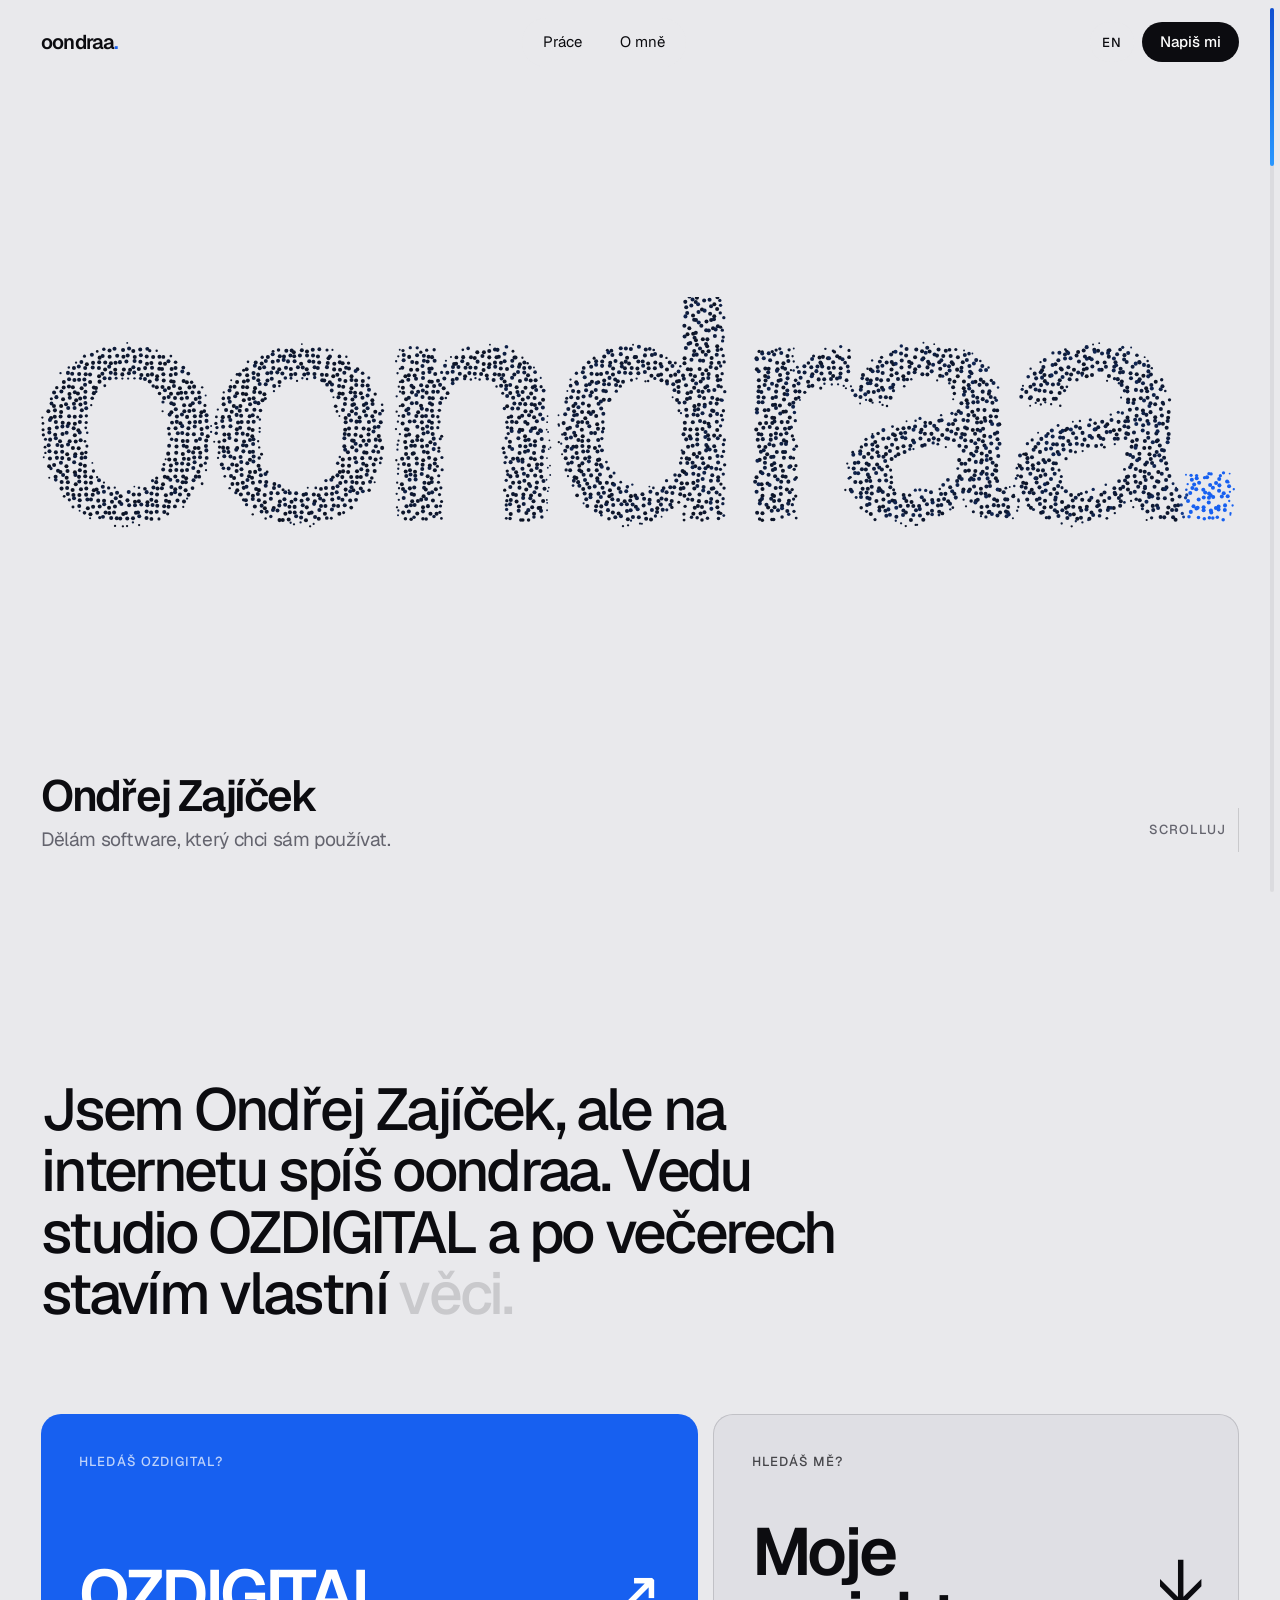
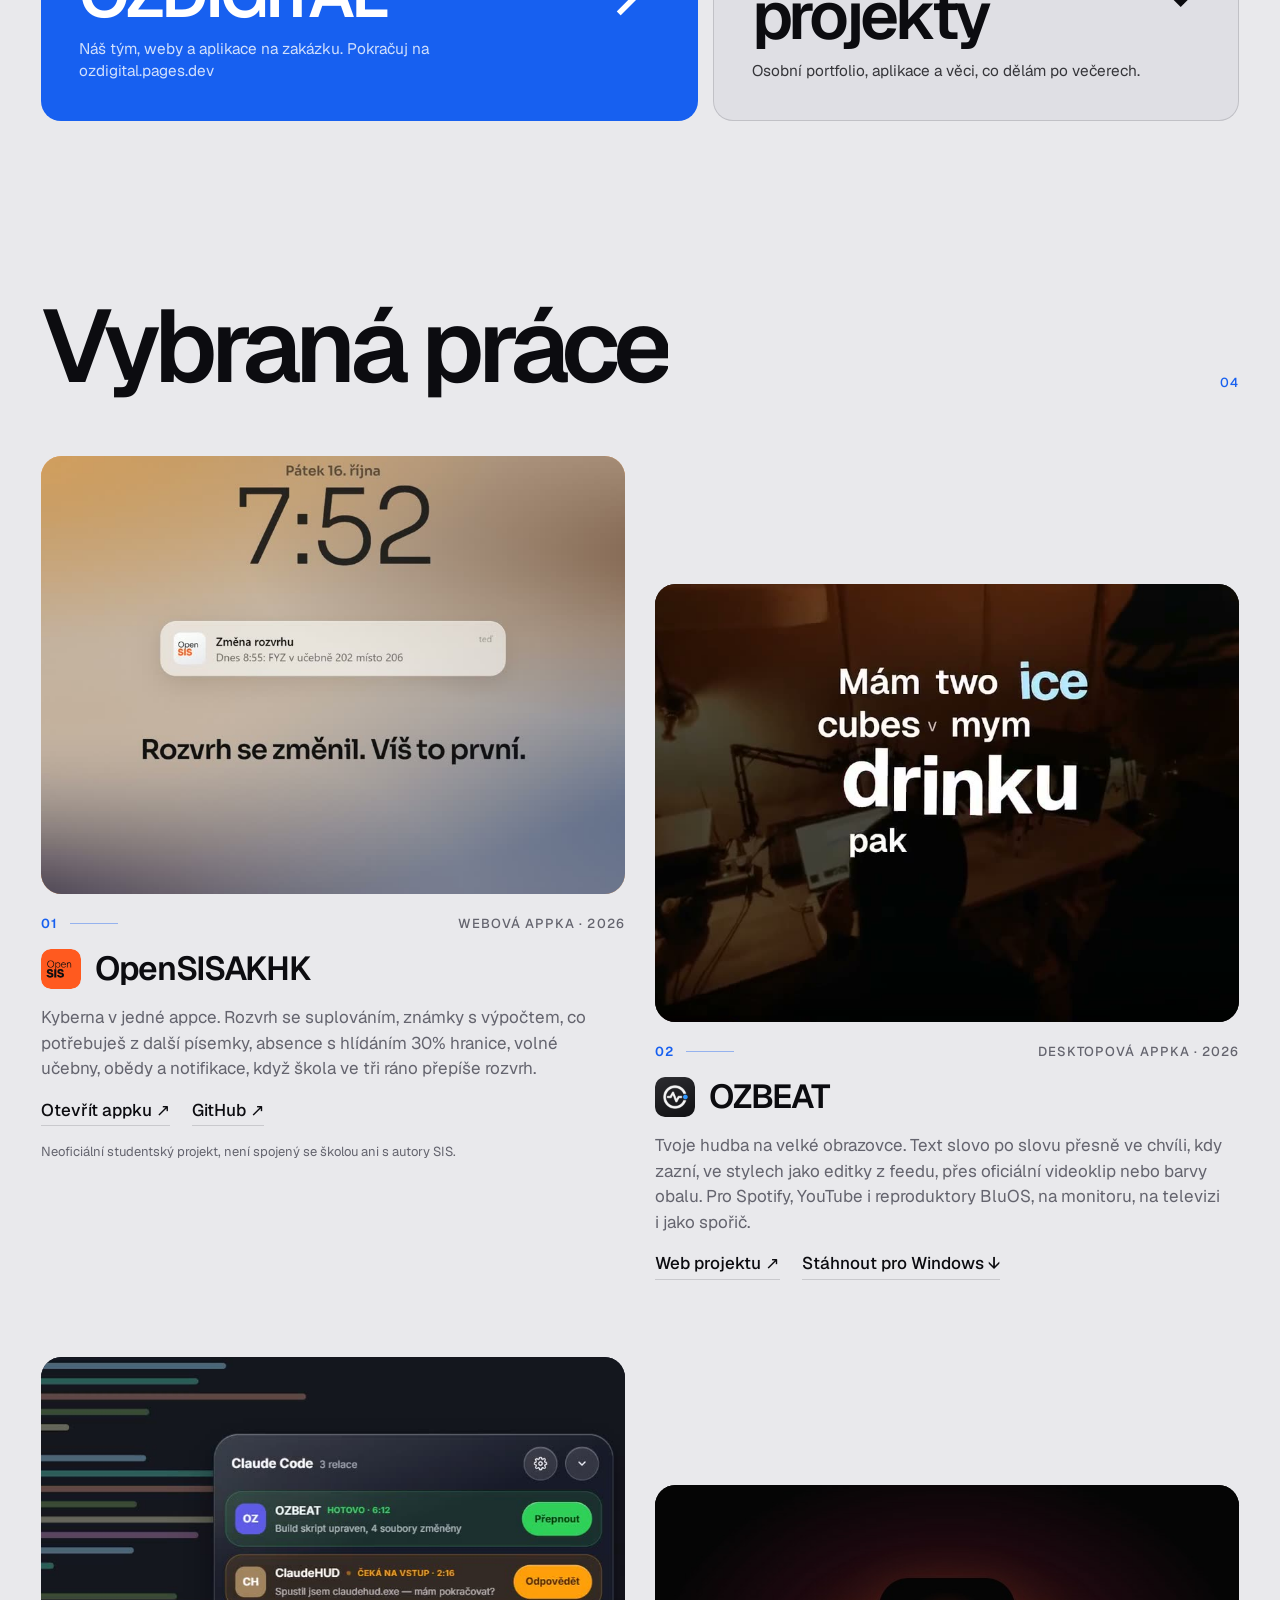
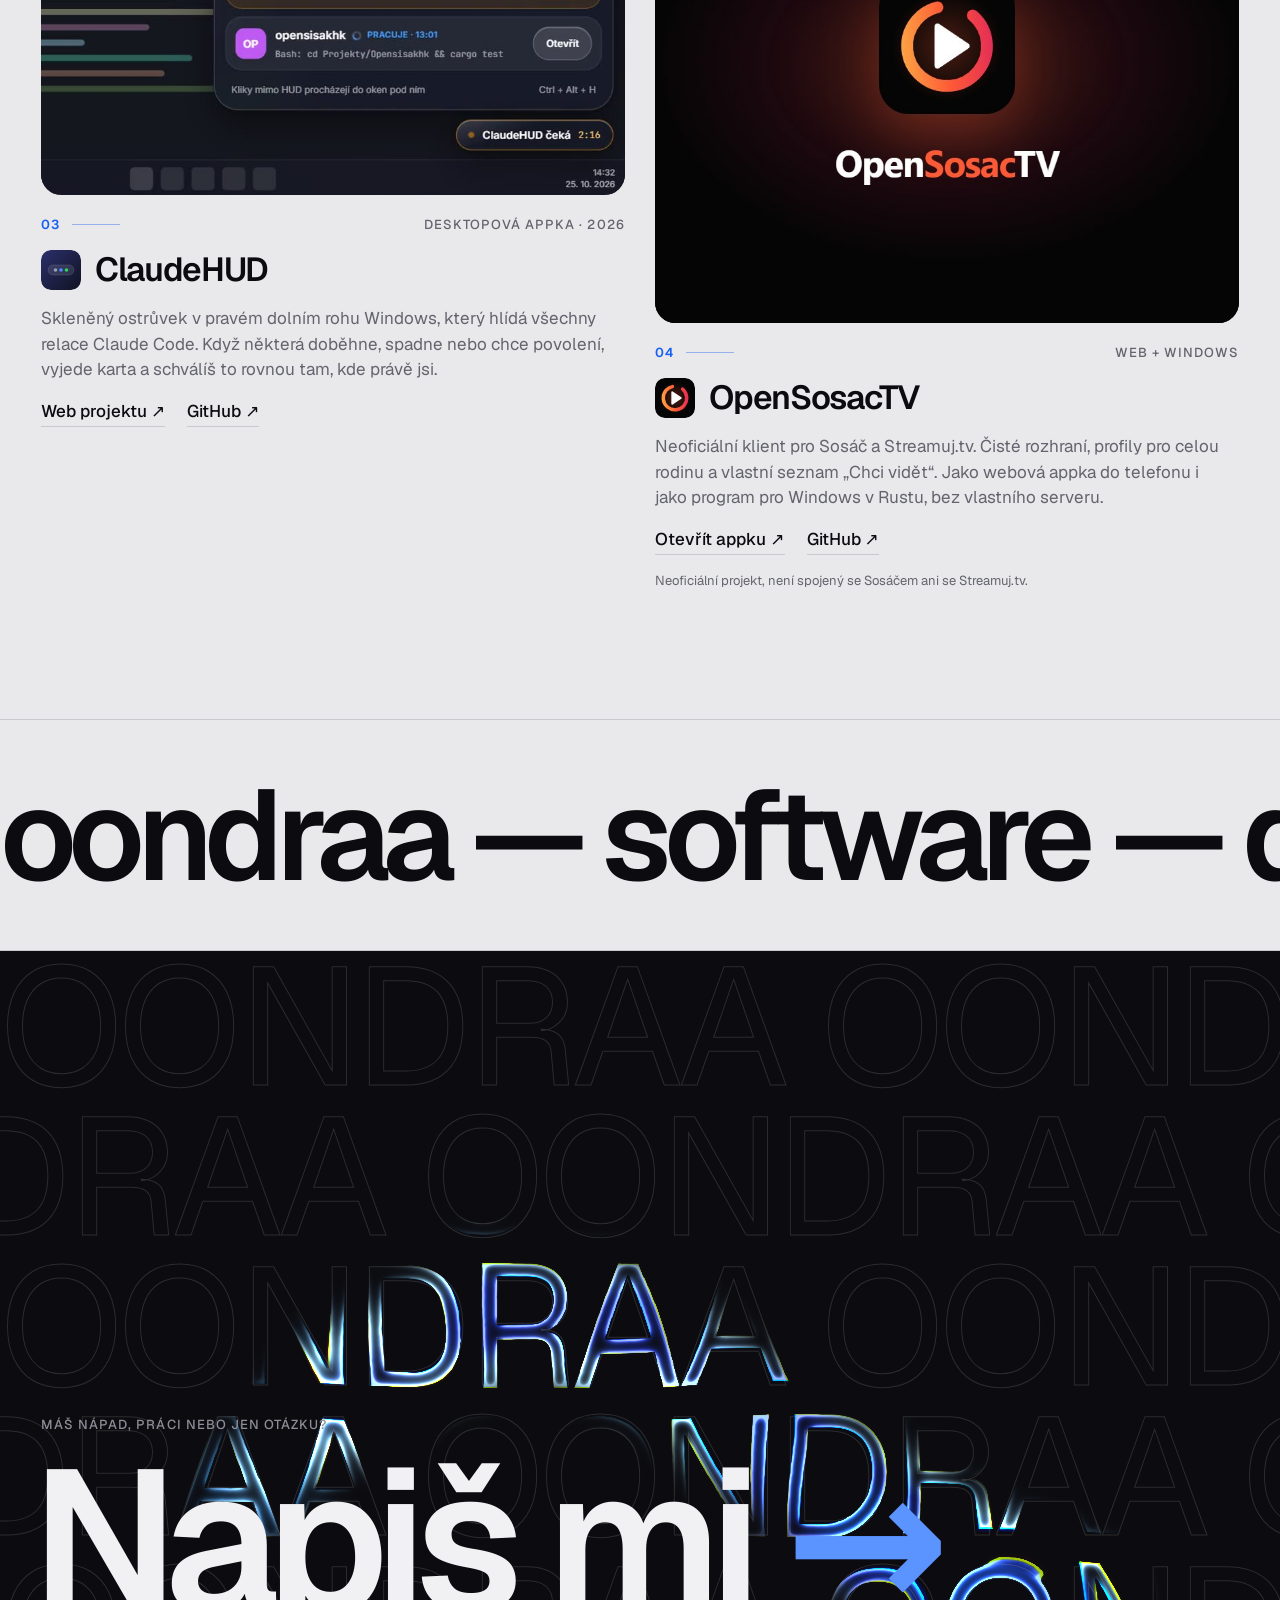
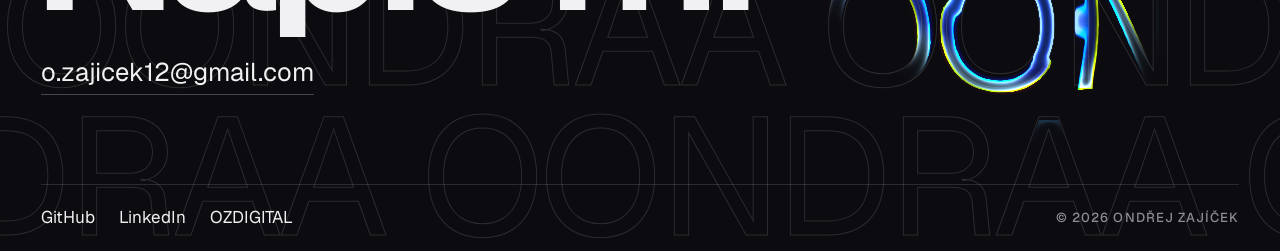
==== commit 55acc7b3: "Add OZDIGITAL / portfolio fork under the about text Two large cards: one sends people searching for " ====
--- a/index.html
+++ b/index.html
@@ -140,6 +140,19 @@
 
     <section class="statement" id="about">
       <p class="statement-text" data-words data-i18n="statement">Jsem Ondřej Zajíček, ale na internetu spíš oondraa. Vedu studio OZDIGITAL a po večerech stavím vlastní věci.</p>
+
+      <nav class="fork" aria-label="Kam dál">
+        <a href="https://ozdigital.pages.dev/" class="fork-card fork-team" data-cursor-key="cursorOpen">
+          <span class="fork-kicker" data-i18n="forkTeamKicker">Hledáš OZDIGITAL?</span>
+          <span class="fork-title"><span>OZDIGITAL</span><i aria-hidden="true">↗</i></span>
+          <span class="fork-sub" data-i18n="forkTeamSub">Náš tým, weby a aplikace na zakázku. Pokračuj na ozdigital.pages.dev</span>
+        </a>
+        <a href="#work" class="fork-card fork-me">
+          <span class="fork-kicker" data-i18n="forkMeKicker">Hledáš mě?</span>
+          <span class="fork-title"><span data-i18n="forkMeTitle">Moje projekty</span><i aria-hidden="true">↓</i></span>
+          <span class="fork-sub" data-i18n="forkMeSub">Osobní portfolio, aplikace a věci, co dělám po večerech.</span>
+        </a>
+      </nav>
     </section>
 
     <section class="work" id="work">
--- a/style.css
+++ b/style.css
@@ -170,6 +170,31 @@
 .statement-text .w { opacity: 0.14; transition: none; }
 html:not(.js) .statement-text .w { opacity: 1; }
 
+/* Fork: team (OZDIGITAL) or me (portfolio) */
+.fork { display: grid; grid-template-columns: 1.25fr 1fr; gap: clamp(10px, 1.2vw, 16px); margin-top: clamp(48px, 7vw, 96px); }
+.fork-card {
+  position: relative; display: flex; flex-direction: column; gap: 14px; min-height: clamp(220px, 24vw, 320px);
+  padding: clamp(24px, 3vw, 40px); border-radius: 20px; overflow: hidden;
+  transition: background-color 0.4s var(--ease), color 0.4s var(--ease), transform 0.6s var(--ease);
+}
+.fork-team { background: var(--accent); color: #fff; }
+.fork-team:hover { background: var(--accent-hover); }
+.fork-me { background: var(--bg-2); color: var(--ink); box-shadow: inset 0 0 0 1px var(--line); }
+.fork-me:hover { background: var(--ink); color: var(--night-ink); }
+.fork-kicker { font-size: 13px; font-weight: 500; letter-spacing: 0.08em; text-transform: uppercase; opacity: 0.72; }
+.fork-title {
+  display: flex; align-items: center; justify-content: space-between; gap: 16px; margin-top: auto;
+  font-size: clamp(36px, 5.2vw, 84px); font-weight: 600; letter-spacing: -0.05em; line-height: 0.95;
+}
+.fork-title i { font-style: normal; font-weight: 400; transition: transform 0.6s var(--ease); }
+.fork-team:hover .fork-title i { transform: translate(6px, -6px); }
+.fork-me:hover .fork-title i { transform: translateY(8px); }
+.fork-sub { font-size: clamp(15px, 1.2vw, 17px); line-height: 1.4; opacity: 0.8; max-width: 44ch; }
+@media (max-width: 760px) {
+  .fork { grid-template-columns: 1fr; }
+  .fork-card { min-height: 200px; }
+}
+
 /* Sections */
 .sec-head {
   display: flex; align-items: flex-end; justify-content: space-between; gap: 24px; flex-wrap: wrap;
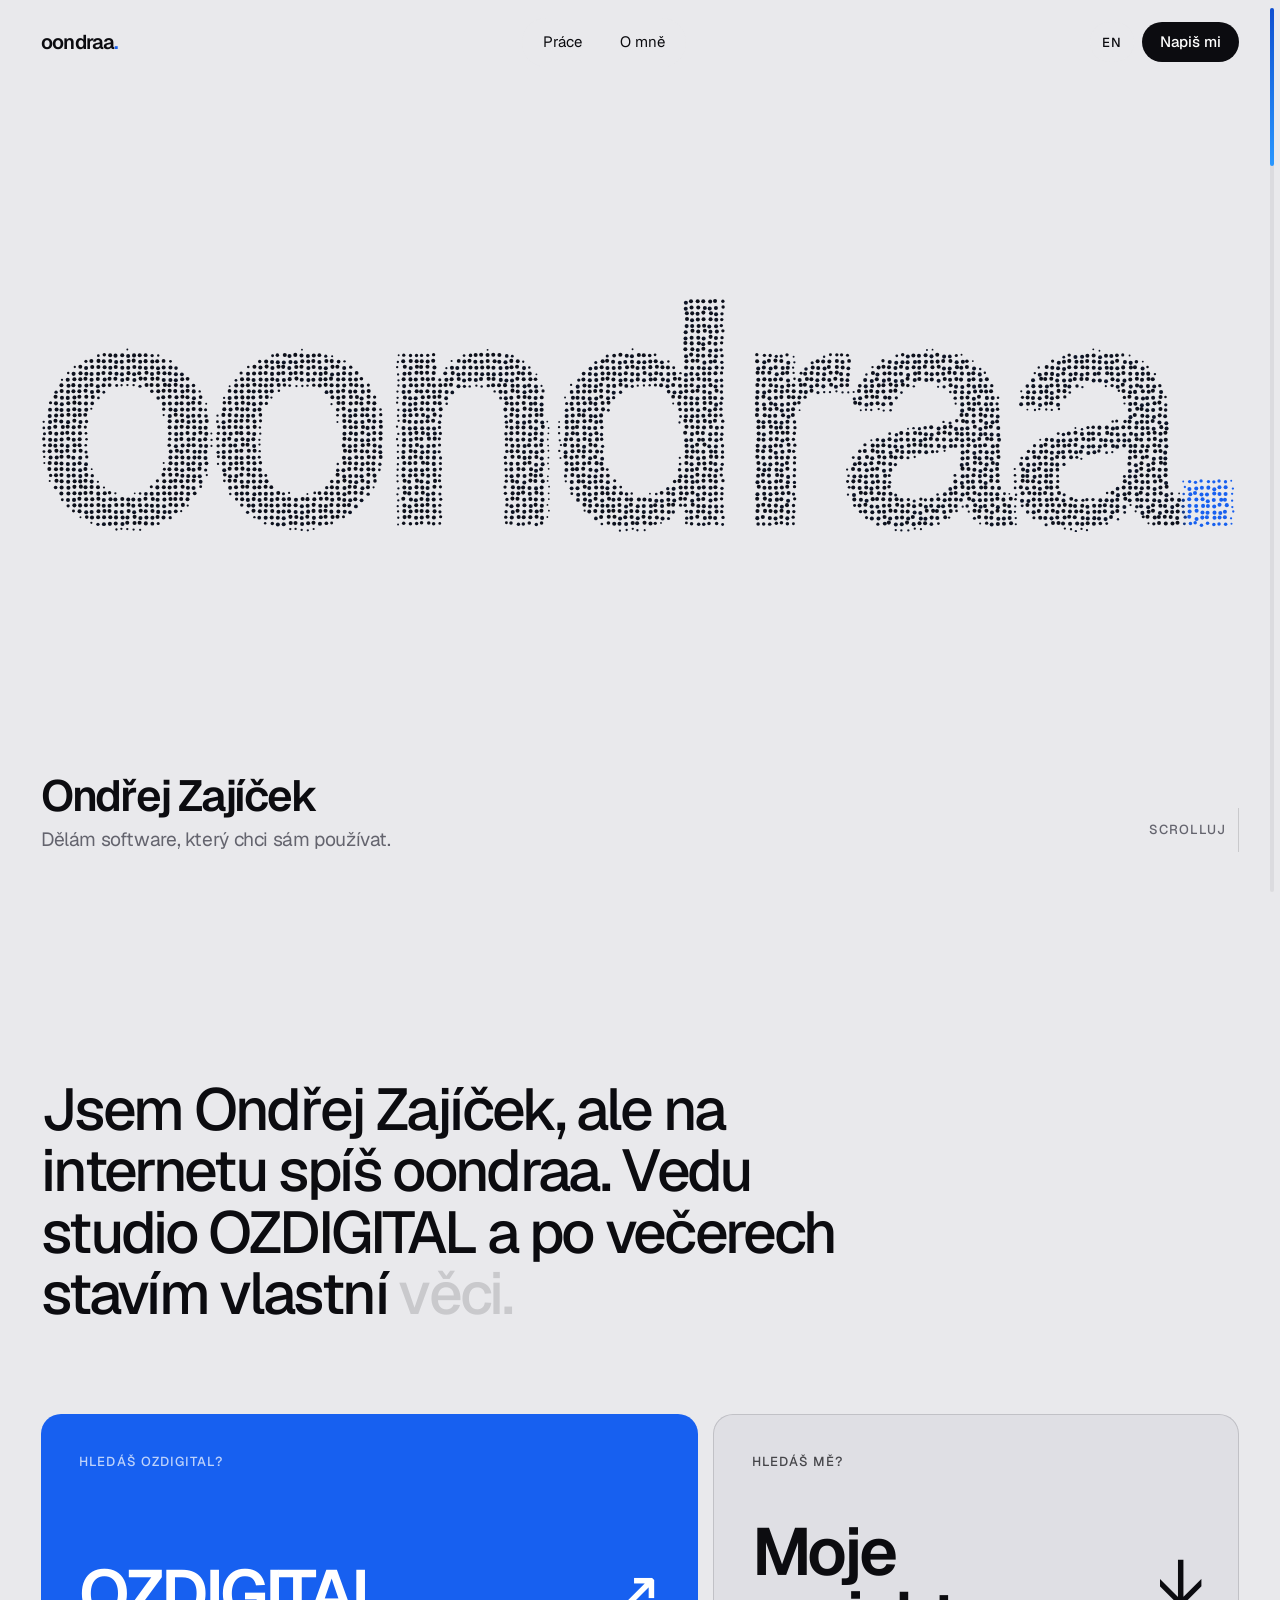
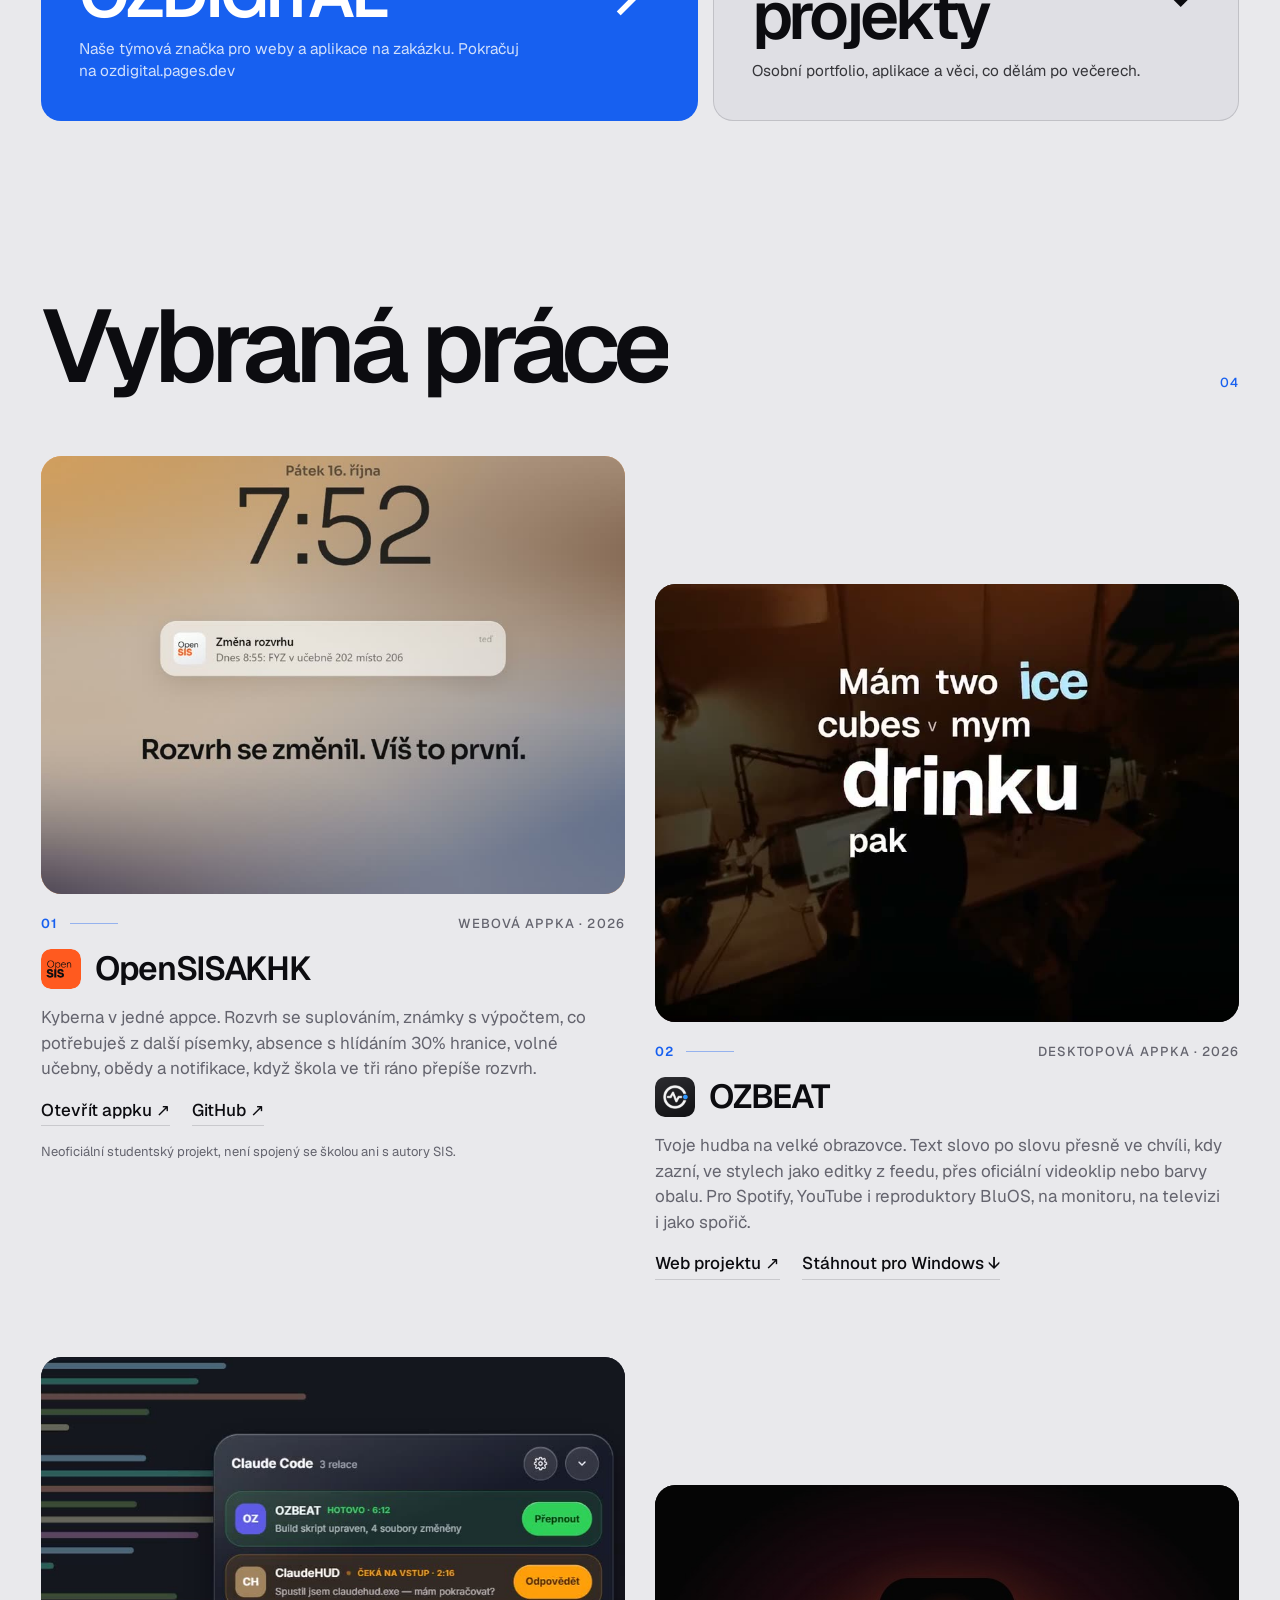
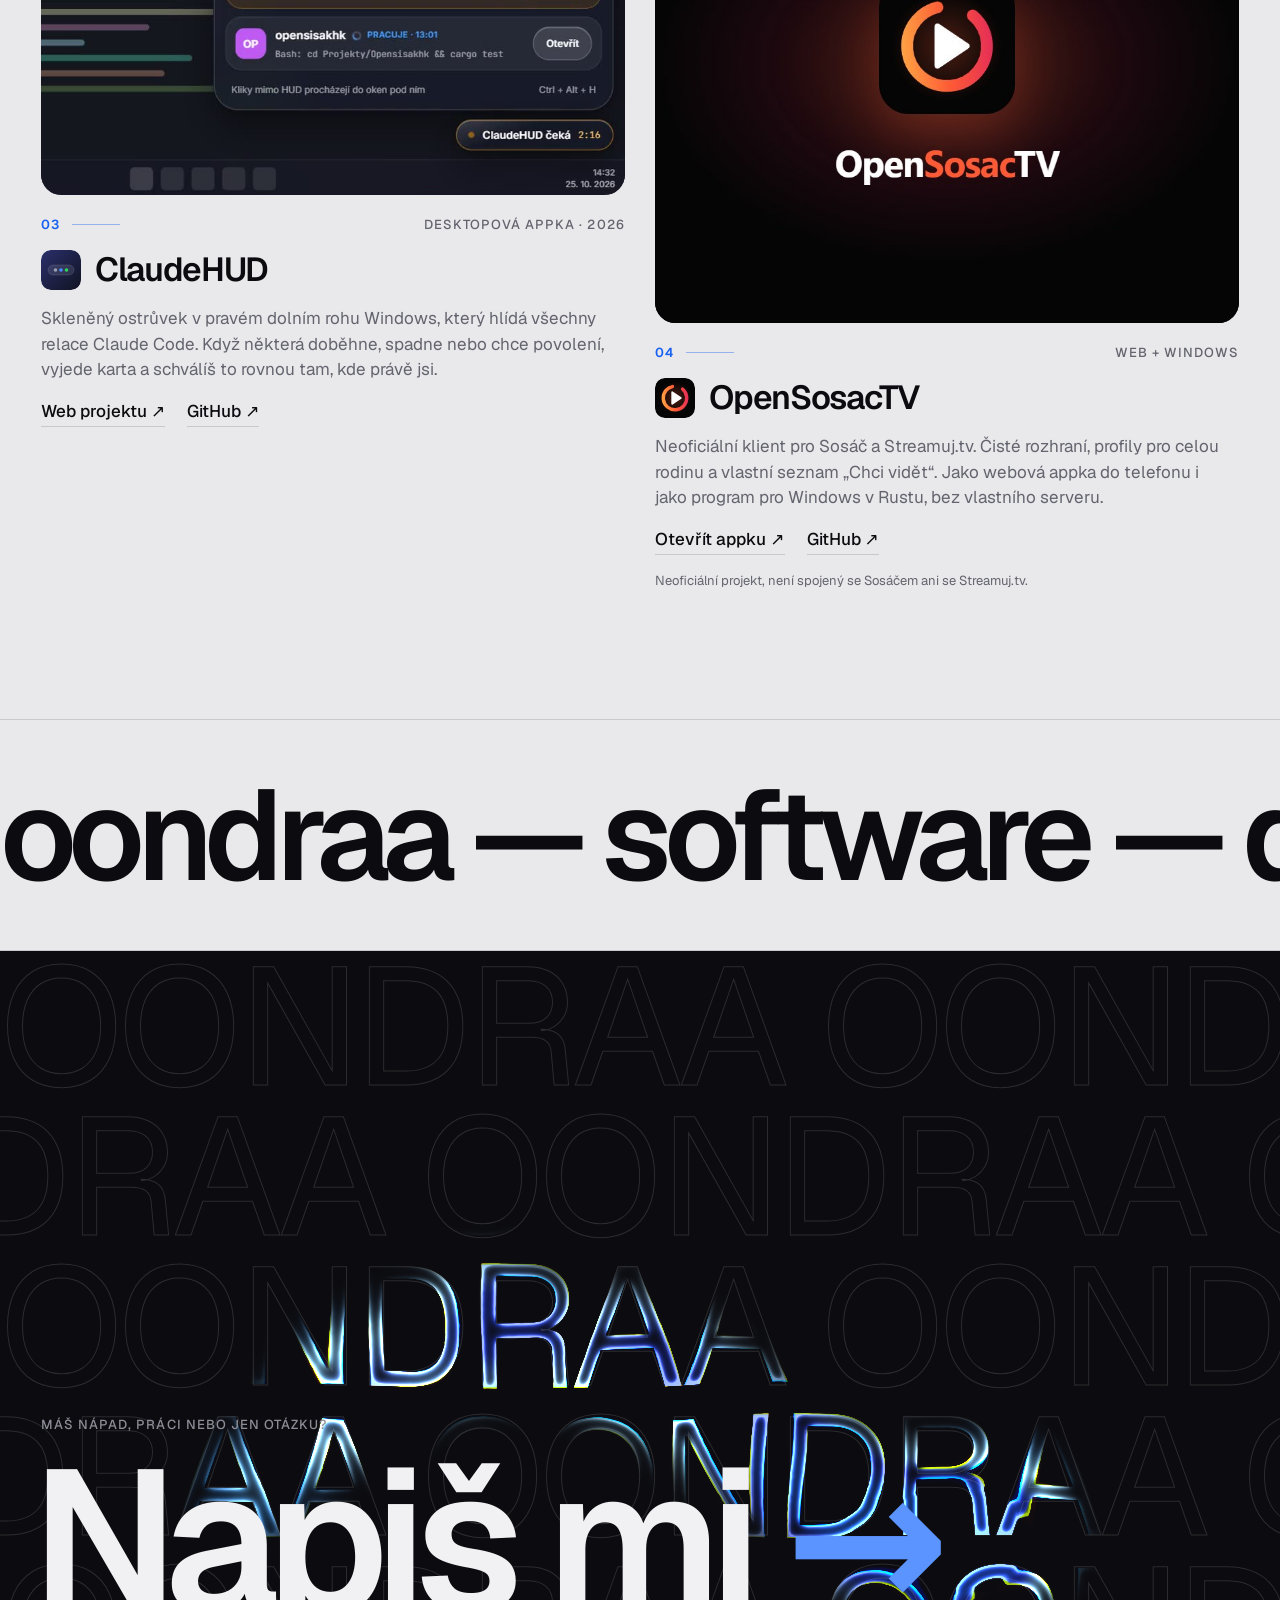
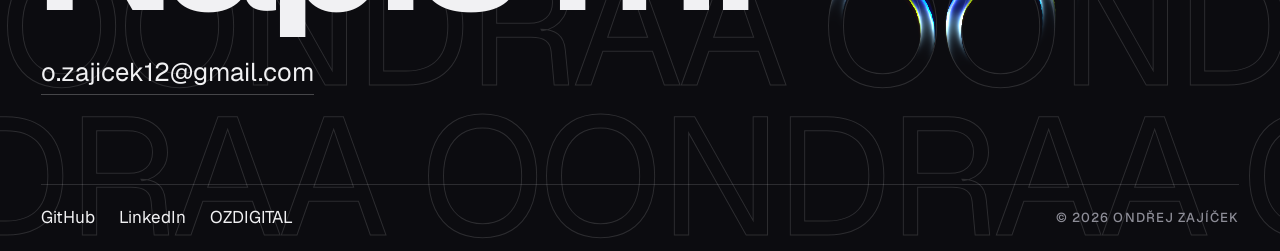
==== commit 6dc6790a: "Make oondraa the lead name and clarify personal projects vs OZDIGITAL - Title and description start " ====
--- a/index.html
+++ b/index.html
@@ -3,8 +3,8 @@
 <head>
 <meta charset="UTF-8">
 <meta name="viewport" content="width=device-width, initial-scale=1.0">
-<title>Ondřej Zajíček – vývojář a designér z Hradce Králové | oondraa</title>
-<meta name="description" content="Ondřej Zajíček (oondraa) je vývojář a designér z Hradce Králové. Dělá webové a desktopové aplikace jako OpenSISAKHK, OZBEAT, ClaudeHUD a OpenSosacTV a weby na zakázku pod OZDIGITAL.">
+<title>oondraa – Ondřej Zajíček, vývojář a designér z Hradce Králové</title>
+<meta name="description" content="oondraa je Ondřej Zajíček, vývojář a designér z Hradce Králové. Dělá webové a desktopové aplikace jako OpenSISAKHK, OZBEAT, ClaudeHUD a OpenSosacTV a weby na zakázku pod OZDIGITAL.">
 <meta name="author" content="Ondřej Zajíček">
 <meta name="robots" content="index, follow, max-image-preview:large">
 <link rel="canonical" href="https://oondraa.pages.dev/">
@@ -50,7 +50,7 @@
       "url": "https://oondraa.pages.dev/",
       "name": "Ondřej Zajíček – vývojář a designér z Hradce Králové",
       "inLanguage": "cs",
-      "dateModified": "2026-11-08",
+      "dateModified": "2026-11-11",
       "isPartOf": { "@id": "https://oondraa.pages.dev/#website" },
       "mainEntity": { "@id": "https://oondraa.pages.dev/#person" }
     },
@@ -64,19 +64,23 @@
       "url": "https://oondraa.pages.dev/",
       "email": "mailto:o.zajicek12@gmail.com",
       "jobTitle": "Vývojář a designér",
-      "description": "Vývojář a designér z Hradce Králové. Webové a desktopové aplikace, weby na zakázku pod OZDIGITAL.",
+      "description": "Vývojář a designér z Hradce Králové. Po večerech dělá vlastní aplikace (OpenSISAKHK, OZBEAT, ClaudeHUD, OpenSosacTV) a s týmem vede OZDIGITAL, značku pro weby a aplikace na zakázku pod myNEST s.r.o.",
       "homeLocation": { "@type": "Place", "name": "Hradec Králové", "address": { "@type": "PostalAddress", "addressLocality": "Hradec Králové", "addressRegion": "Královéhradecký kraj", "addressCountry": "CZ" } },
       "address": { "@type": "PostalAddress", "addressLocality": "Hradec Králové", "addressRegion": "Královéhradecký kraj", "addressCountry": "CZ" },
       "knowsAbout": ["Vývoj webových aplikací", "UI/UX design", "TypeScript", "Rust", "WebGL", "Cloudflare Workers", "Neuronové sítě"],
-      "worksFor": { "@type": "Organization", "@id": "https://ozdigital.pages.dev/#org", "name": "OZDIGITAL", "url": "https://ozdigital.pages.dev/" },
+      "worksFor": { "@type": "Organization", "@id": "https://ozdigital.pages.dev/#org", "name": "OZDIGITAL", "url": "https://ozdigital.pages.dev/", "parentOrganization": { "@type": "Organization", "name": "myNEST s.r.o.", "taxID": "28855884" } },
       "sameAs": [
         "https://github.com/oondraa",
-        "https://www.linkedin.com/in/ond%C5%99ej-zaj%C3%AD%C4%8Dek-5605893b8/"
+        "https://www.linkedin.com/in/ond%C5%99ej-zaj%C3%AD%C4%8Dek-5605893b8/",
+        "https://ko-fi.com/oondraa"
       ]
     },
     {
       "@type": "SoftwareApplication",
+      "@id": "https://oondraa.github.io/OpenSISAKHK/#app",
       "name": "OpenSISAKHK",
+      "description": "Osobní projekt: neoficiální studentská appka k SIS Kyberny. Není to projekt OZDIGITAL.",
+      "sameAs": ["https://github.com/oondraa/OpenSISAKHK"],
       "url": "https://oondraa.github.io/OpenSISAKHK/",
       "applicationCategory": "EducationalApplication",
       "operatingSystem": "Web",
@@ -145,7 +149,7 @@
         <a href="https://ozdigital.pages.dev/" class="fork-card fork-team" data-cursor-key="cursorOpen">
           <span class="fork-kicker" data-i18n="forkTeamKicker">Hledáš OZDIGITAL?</span>
           <span class="fork-title"><span>OZDIGITAL</span><i aria-hidden="true">↗</i></span>
-          <span class="fork-sub" data-i18n="forkTeamSub">Náš tým, weby a aplikace na zakázku. Pokračuj na ozdigital.pages.dev</span>
+          <span class="fork-sub" data-i18n="forkTeamSub">Naše týmová značka pro weby a aplikace na zakázku. Pokračuj na ozdigital.pages.dev</span>
         </a>
         <a href="#work" class="fork-card fork-me">
           <span class="fork-kicker" data-i18n="forkMeKicker">Hledáš mě?</span>
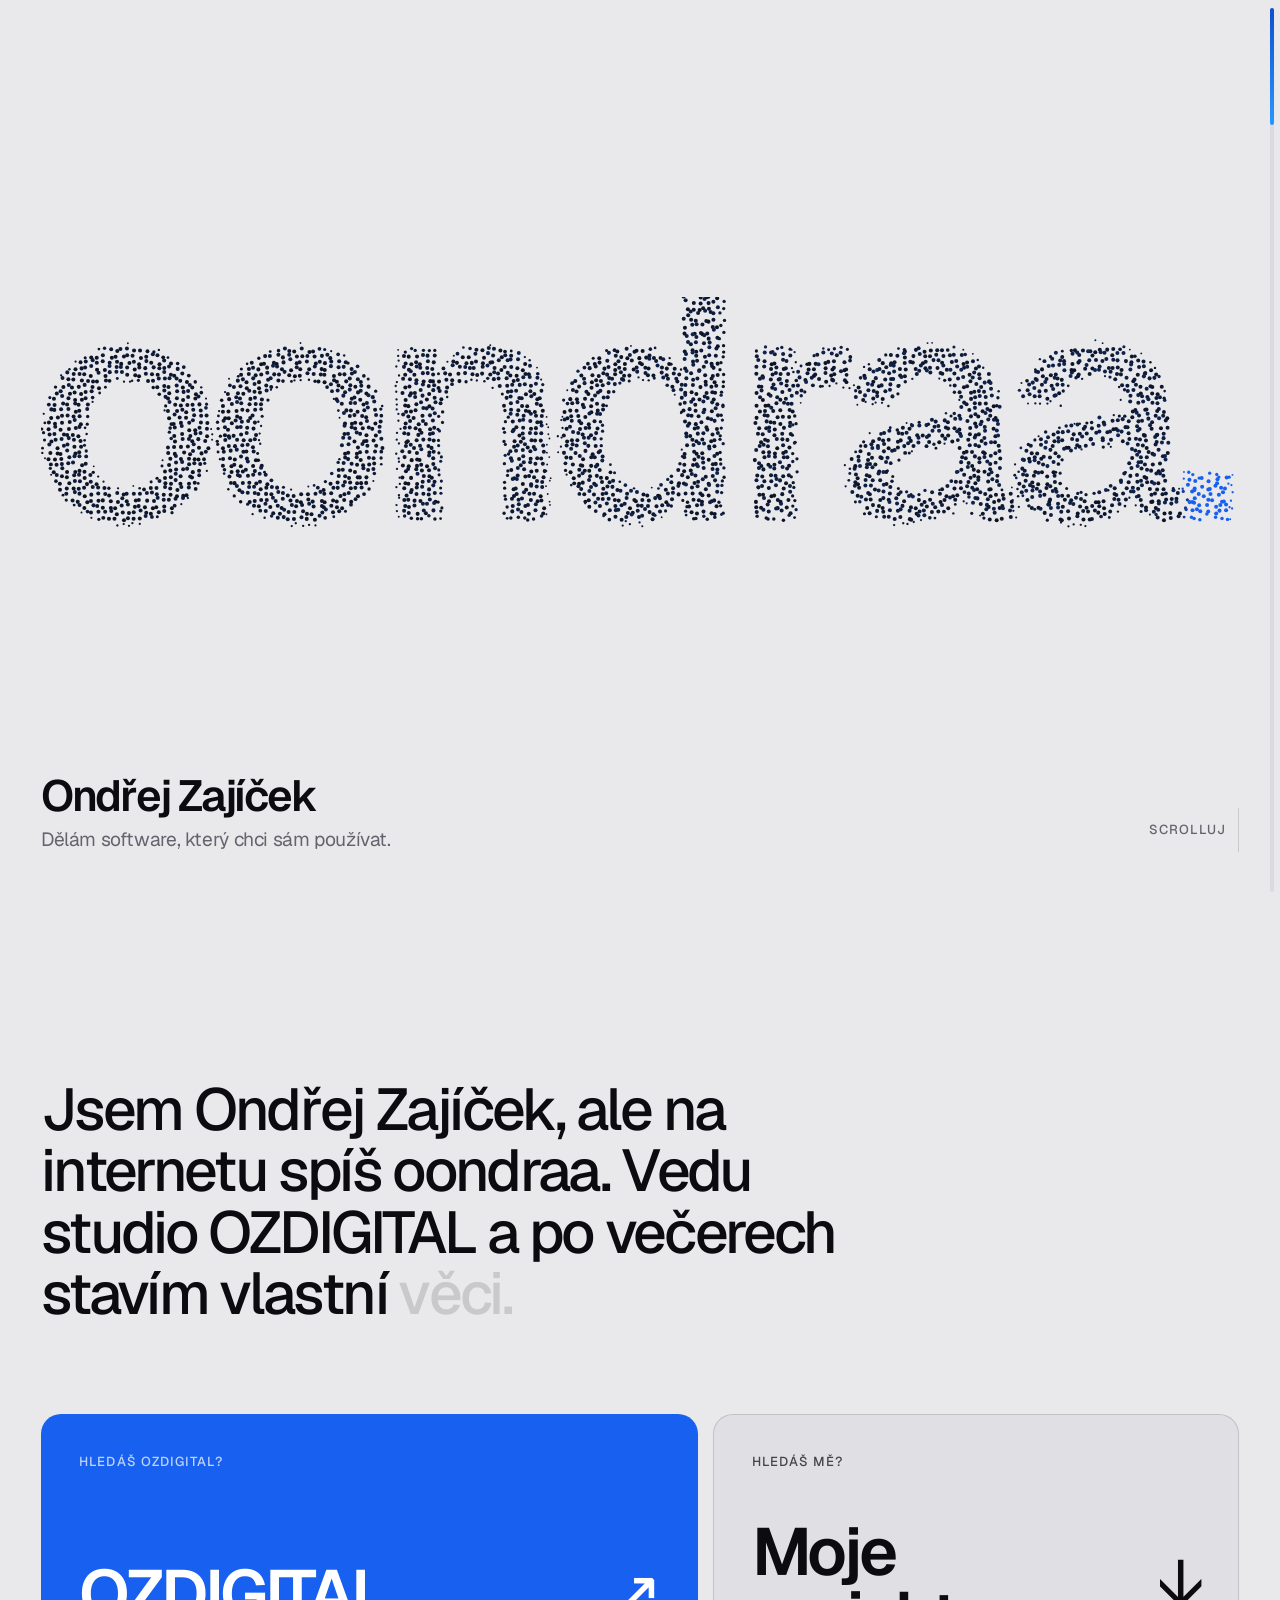
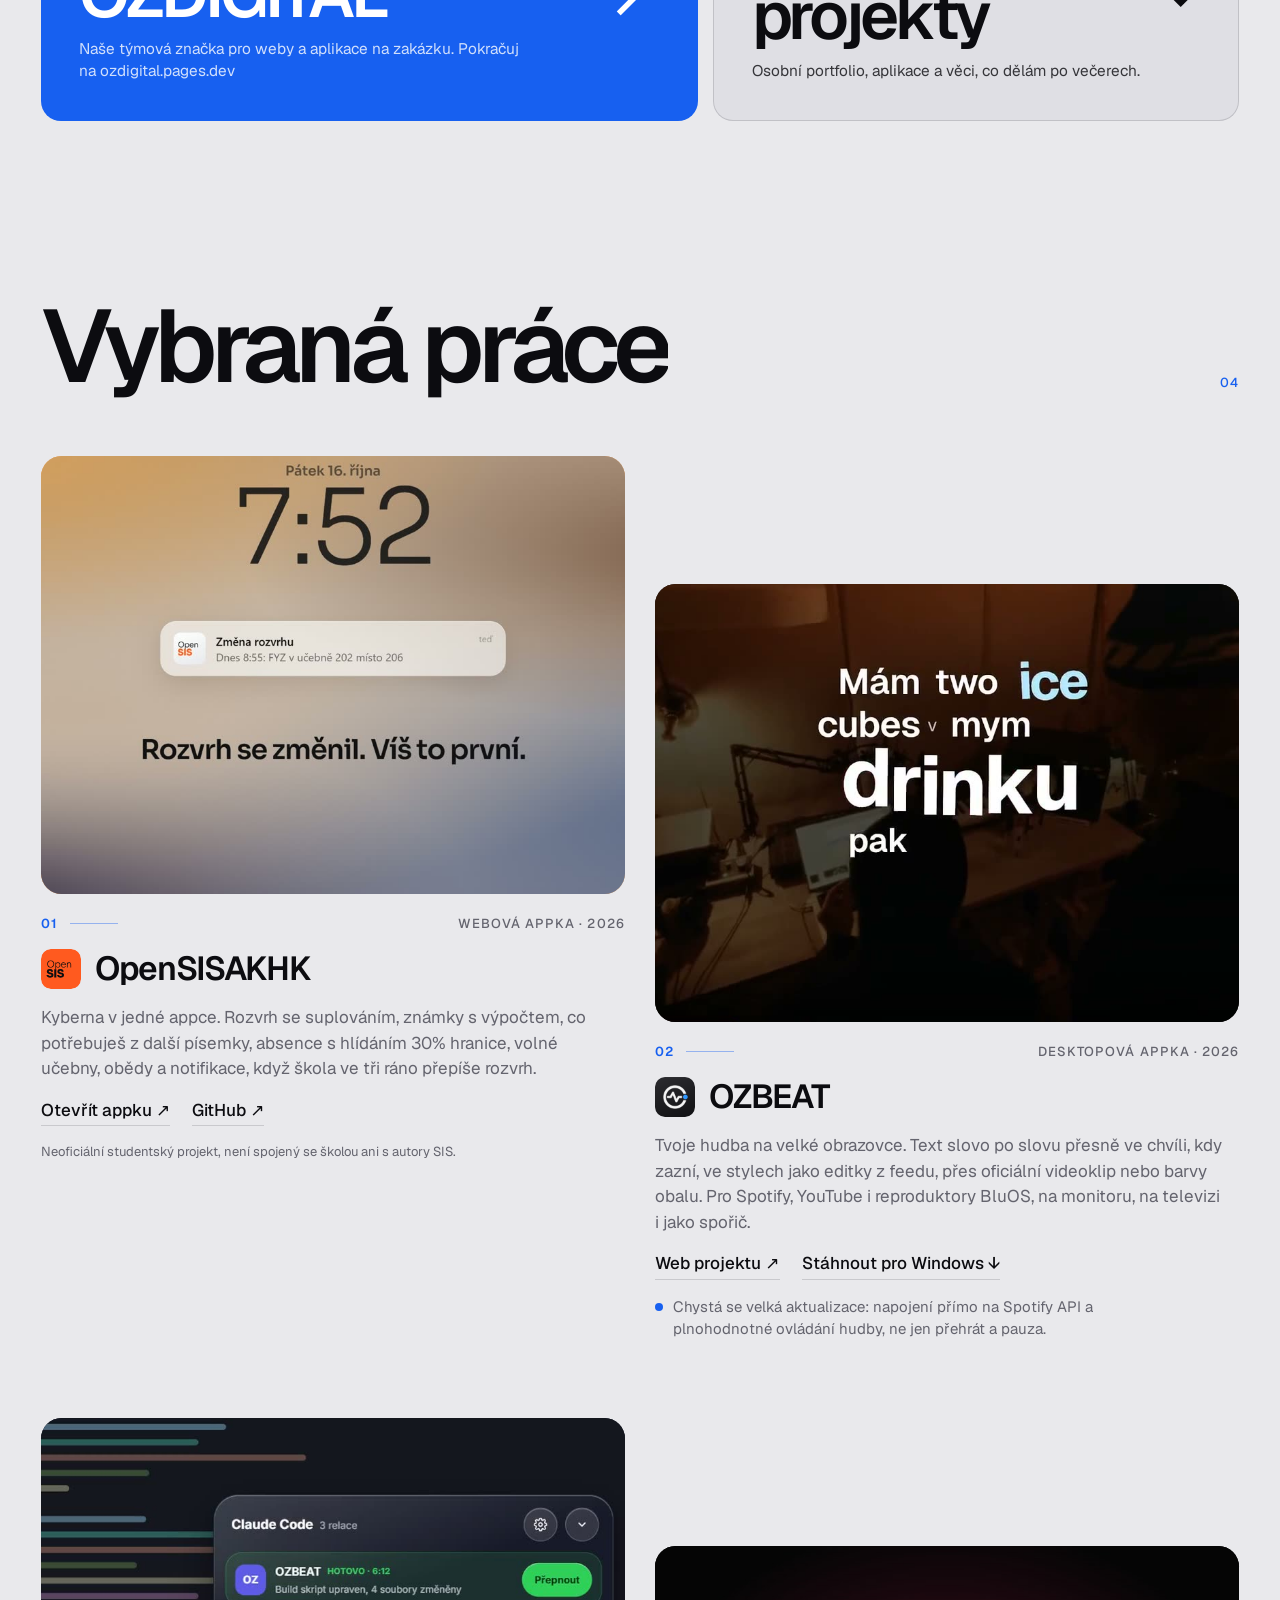
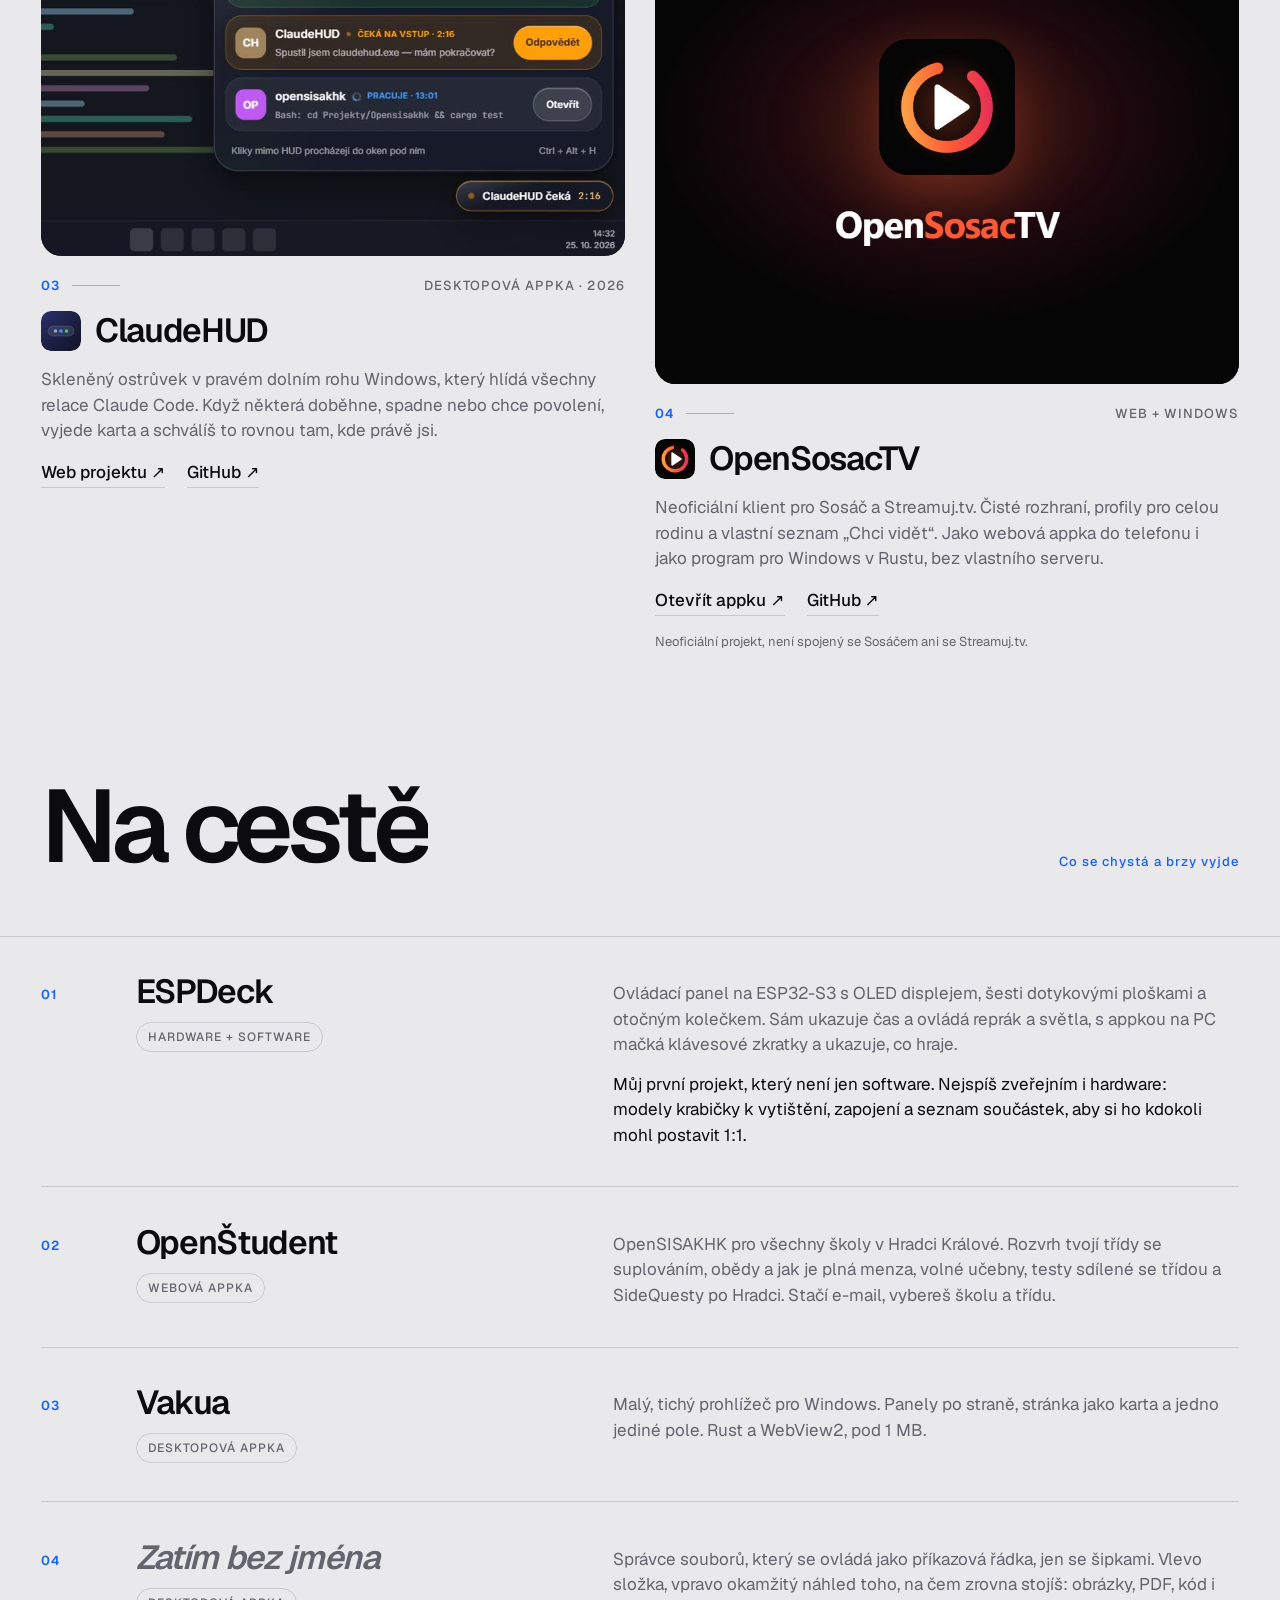
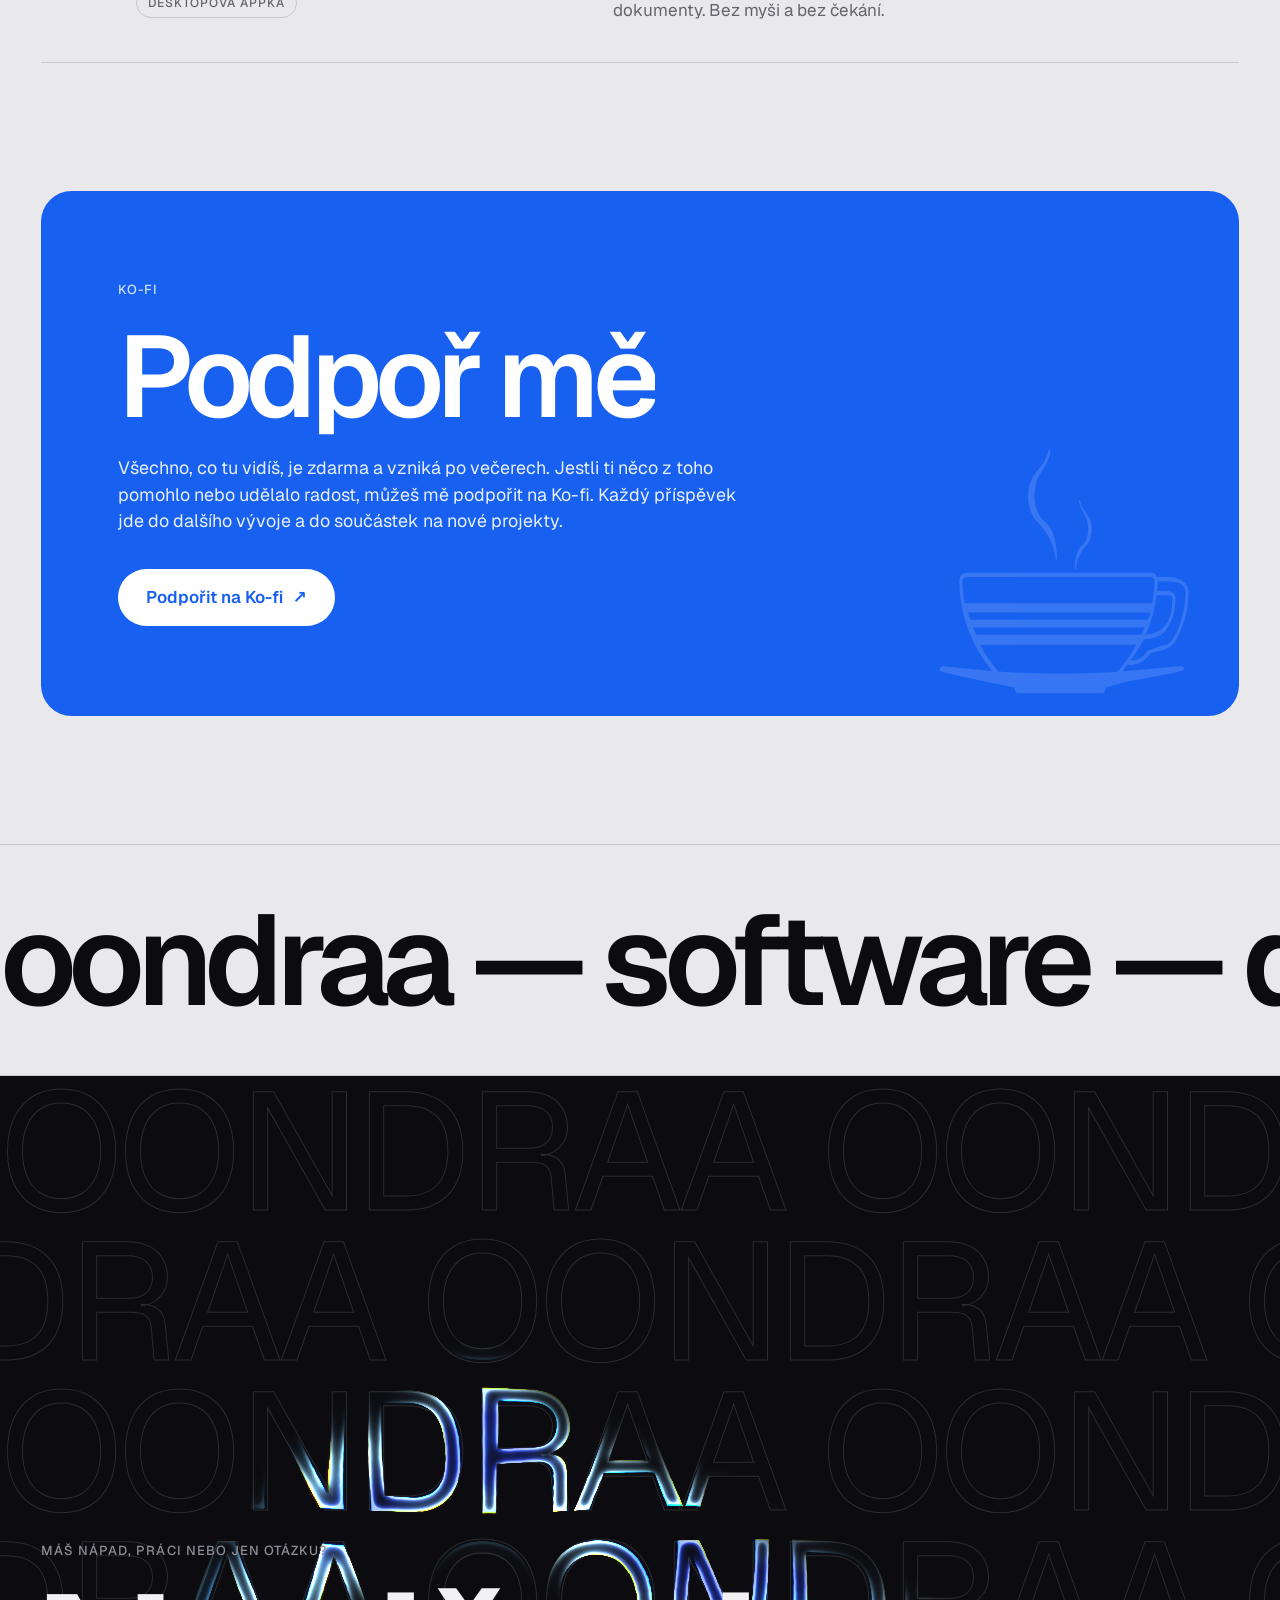
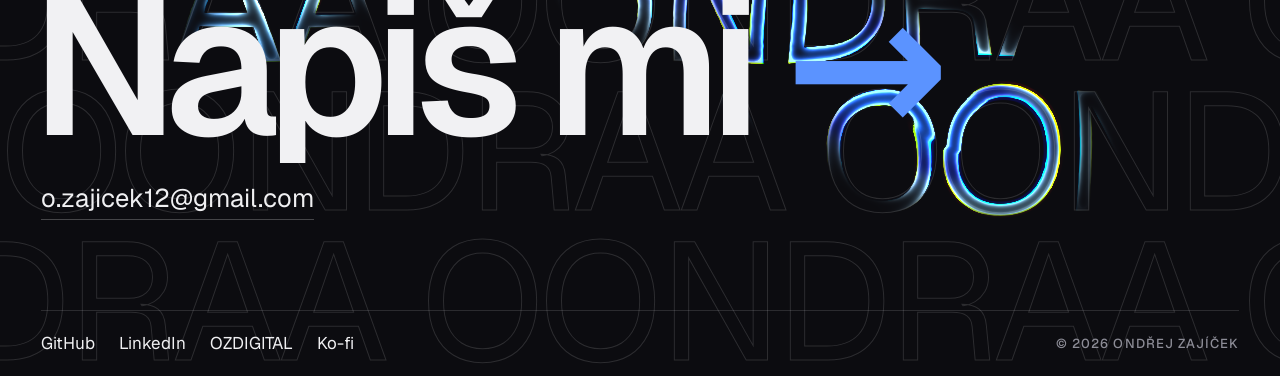
==== commit 101cc973: "Add 'Na cestě' upcoming projects, Ko-fi support block and OZBEAT update teaser - New section: ESPDec" ====
--- a/index.html
+++ b/index.html
@@ -200,6 +200,7 @@
               <a href="https://oondraa.github.io/OZBEAT/" target="_blank" rel="noopener" data-i18n="linkProject">Web projektu ↗</a>
               <a href="https://github.com/oondraa/OZBEAT/releases/latest/download/OZBEAT.exe" data-i18n="ozbDownload">Stáhnout pro Windows ↓</a>
             </div>
+            <p class="soon-note"><span class="soon-dot" aria-hidden="true"></span><span data-i18n="ozbNext">Chystá se velká aktualizace: napojení přímo na Spotify API a plnohodnotné ovládání hudby, ne jen přehrát a pauza.</span></p>
           </div>
         </article>
 
@@ -239,6 +240,66 @@
             <p class="fine" data-i18n="sosacNote">Neoficiální projekt, není spojený se Sosáčem ani se Streamuj.tv.</p>
           </div>
         </article>
+      </div>
+    </section>
+
+    <section class="soon" id="soon">
+      <div class="sec-head">
+        <h2 class="sec-title"><span class="mask"><span data-i18n="soonTitle">Na cestě</span></span></h2>
+        <span class="sec-count sec-lede" data-i18n="soonLede">Co se chystá a brzy vyjde</span>
+      </div>
+
+      <ol class="soon-list">
+        <li class="soon-item">
+          <span class="soon-n">01</span>
+          <div class="soon-head">
+            <h3>ESPDeck</h3>
+            <span class="soon-tag" data-i18n="soonTagHw">Hardware + software</span>
+          </div>
+          <div class="soon-body">
+            <p data-i18n="espDesc">Ovládací panel na ESP32-S3 s OLED displejem, šesti dotykovými ploškami a otočným kolečkem. Sám ukazuje čas a ovládá reprák a světla, s appkou na PC mačká klávesové zkratky a ukazuje, co hraje.</p>
+            <p class="soon-extra" data-i18n="espHw">Můj první projekt, který není jen software. Nejspíš zveřejním i hardware: modely krabičky k vytištění, zapojení a seznam součástek, aby si ho kdokoli mohl postavit 1:1.</p>
+          </div>
+        </li>
+        <li class="soon-item">
+          <span class="soon-n">02</span>
+          <div class="soon-head">
+            <h3>OpenŠtudent</h3>
+            <span class="soon-tag" data-i18n="soonTagWeb">Webová appka</span>
+          </div>
+          <div class="soon-body">
+            <p data-i18n="stuDesc">OpenSISAKHK pro všechny školy v Hradci Králové. Rozvrh tvojí třídy se suplováním, obědy a jak je plná menza, volné učebny, testy sdílené se třídou a SideQuesty po Hradci. Stačí e-mail, vybereš školu a třídu.</p>
+          </div>
+        </li>
+        <li class="soon-item">
+          <span class="soon-n">03</span>
+          <div class="soon-head">
+            <h3>Vakua</h3>
+            <span class="soon-tag" data-i18n="soonTagDesktop">Desktopová appka</span>
+          </div>
+          <div class="soon-body">
+            <p data-i18n="vakDesc">Malý, tichý prohlížeč pro Windows. Panely po straně, stránka jako karta a jedno jediné pole. Rust a WebView2, pod 1 MB.</p>
+          </div>
+        </li>
+        <li class="soon-item">
+          <span class="soon-n">04</span>
+          <div class="soon-head">
+            <h3 class="soon-secret" data-i18n="fmTitle">Zatím bez jména</h3>
+            <span class="soon-tag" data-i18n="soonTagDesktop">Desktopová appka</span>
+          </div>
+          <div class="soon-body">
+            <p data-i18n="fmDesc">Správce souborů, který se ovládá jako příkazová řádka, jen se šipkami. Vlevo složka, vpravo okamžitý náhled toho, na čem zrovna stojíš: obrázky, PDF, kód i dokumenty. Bez myši a bez čekání.</p>
+          </div>
+        </li>
+      </ol>
+    </section>
+
+    <section class="support" id="support">
+      <div class="support-inner">
+        <p class="support-kicker" data-i18n="supKicker">Ko-fi</p>
+        <h2 class="support-title"><span class="mask"><span data-i18n="supTitle">Podpoř mě</span></span></h2>
+        <p class="support-text" data-i18n="supText">Všechno, co tu vidíš, je zdarma a vzniká po večerech. Jestli ti něco z toho pomohlo nebo udělalo radost, můžeš mě podpořit na Ko-fi. Každý příspěvek jde do dalšího vývoje a do součástek na nové projekty.</p>
+        <a href="https://ko-fi.com/oondraa" target="_blank" rel="noopener" class="support-btn" data-cursor-key="cursorOpen"><span data-i18n="supBtn">Podpořit na Ko-fi</span><span aria-hidden="true">↗</span></a>
       </div>
     </section>
 
@@ -270,6 +331,7 @@
           <li><a href="https://github.com/oondraa" target="_blank" rel="noopener">GitHub</a></li>
           <li><a href="https://www.linkedin.com/in/ond%C5%99ej-zaj%C3%AD%C4%8Dek-5605893b8/" target="_blank" rel="noopener">LinkedIn</a></li>
           <li><a href="https://ozdigital.pages.dev/" target="_blank" rel="noopener">OZDIGITAL</a></li>
+          <li><a href="https://ko-fi.com/oondraa" target="_blank" rel="noopener">Ko-fi</a></li>
         </ul>
         <p class="copy">© 2026 Ondřej Zajíček</p>
       </div>
--- a/style.css
+++ b/style.css
@@ -248,6 +248,55 @@
   .project:nth-child(even) { margin-top: 0; }
 }
 
+/* On the way: upcoming projects as numbered rows, text only */
+.soon { padding-bottom: clamp(64px, 10vw, 140px); }
+.soon-list { list-style: none; margin: 0; padding: 0 var(--gutter); border-top: 1px solid var(--line); }
+.soon-item {
+  display: grid; grid-template-columns: 64px minmax(0, 5fr) minmax(0, 7fr); gap: 16px clamp(16px, 2.4vw, 32px);
+  padding: clamp(24px, 3vw, 40px) 0; border-bottom: 1px solid var(--line);
+}
+.soon-n { padding-top: 10px; font-size: 13px; font-weight: 600; letter-spacing: 0.08em; color: var(--accent); }
+.soon-head { display: flex; flex-direction: column; align-items: flex-start; gap: 12px; }
+.soon-head h3 { font-size: clamp(26px, 2.6vw, 40px); font-weight: 600; letter-spacing: -0.04em; line-height: 1.05; }
+.soon-secret { color: var(--muted); font-style: italic; }
+.soon-tag {
+  font-size: 12px; font-weight: 500; letter-spacing: 0.08em; text-transform: uppercase; color: var(--muted);
+  border: 1px solid var(--line); border-radius: 999px; padding: 5px 11px;
+}
+.soon-body { display: grid; gap: 14px; align-content: start; padding-top: 6px; }
+.soon-body > p { color: var(--muted); max-width: 56ch; }
+.soon-body > .soon-extra { color: var(--ink); }
+.soon-note { display: flex; gap: 10px; align-items: baseline; max-width: 52ch; font-size: 15px; color: var(--ink); }
+.soon-dot { flex: none; width: 8px; height: 8px; border-radius: 50%; background: var(--accent); translate: 0 -1px; }
+@media (max-width: 760px) {
+  .soon-item { grid-template-columns: minmax(0, 1fr); gap: 12px; }
+  .soon-n { padding-top: 0; }
+}
+
+/* Support: a full-width accent block pointing to Ko-fi */
+.support { padding: 0 var(--gutter) clamp(64px, 10vw, 140px); }
+.support-inner {
+  position: relative; overflow: hidden;
+  display: grid; justify-items: start; gap: clamp(16px, 2vw, 28px);
+  padding: clamp(40px, 7vw, 120px) clamp(24px, 6vw, 96px);
+  border-radius: clamp(20px, 2.4vw, 36px);
+  background: var(--accent); color: #fff;
+}
+.support-inner::after {
+  content: "☕"; position: absolute; right: clamp(-20px, 2vw, 40px); bottom: clamp(-40px, -2vw, -10px);
+  font-size: clamp(160px, 26vw, 420px); line-height: 1; opacity: 0.14; filter: grayscale(1) brightness(3); pointer-events: none;
+}
+.support-kicker { font-size: 13px; font-weight: 500; letter-spacing: 0.08em; text-transform: uppercase; opacity: 0.8; }
+.support-title { font-size: clamp(48px, 9vw, 152px); font-weight: 600; letter-spacing: -0.06em; line-height: 0.9; }
+.support-text { max-width: 52ch; font-size: clamp(16px, 1.4vw, 19px); opacity: 0.9; position: relative; z-index: 1; }
+.support-btn {
+  position: relative; z-index: 1;
+  display: inline-flex; align-items: center; gap: 10px; margin-top: 8px;
+  padding: 16px 28px; border-radius: 999px; background: #fff; color: var(--accent);
+  font-size: 17px; font-weight: 600; transition: background 0.3s, color 0.3s, transform 0.3s var(--ease);
+}
+.support-btn:hover { background: var(--night); color: #fff; transform: translateY(-2px); }
+
 /* Marquee */
 .marquee { overflow: hidden; padding: clamp(24px, 4vw, 56px) 0; border-block: 1px solid var(--line); }
 .marquee-track { display: flex; width: max-content; font-size: clamp(56px, 10vw, 168px); font-weight: 600; letter-spacing: -0.06em; line-height: 1; white-space: nowrap; }
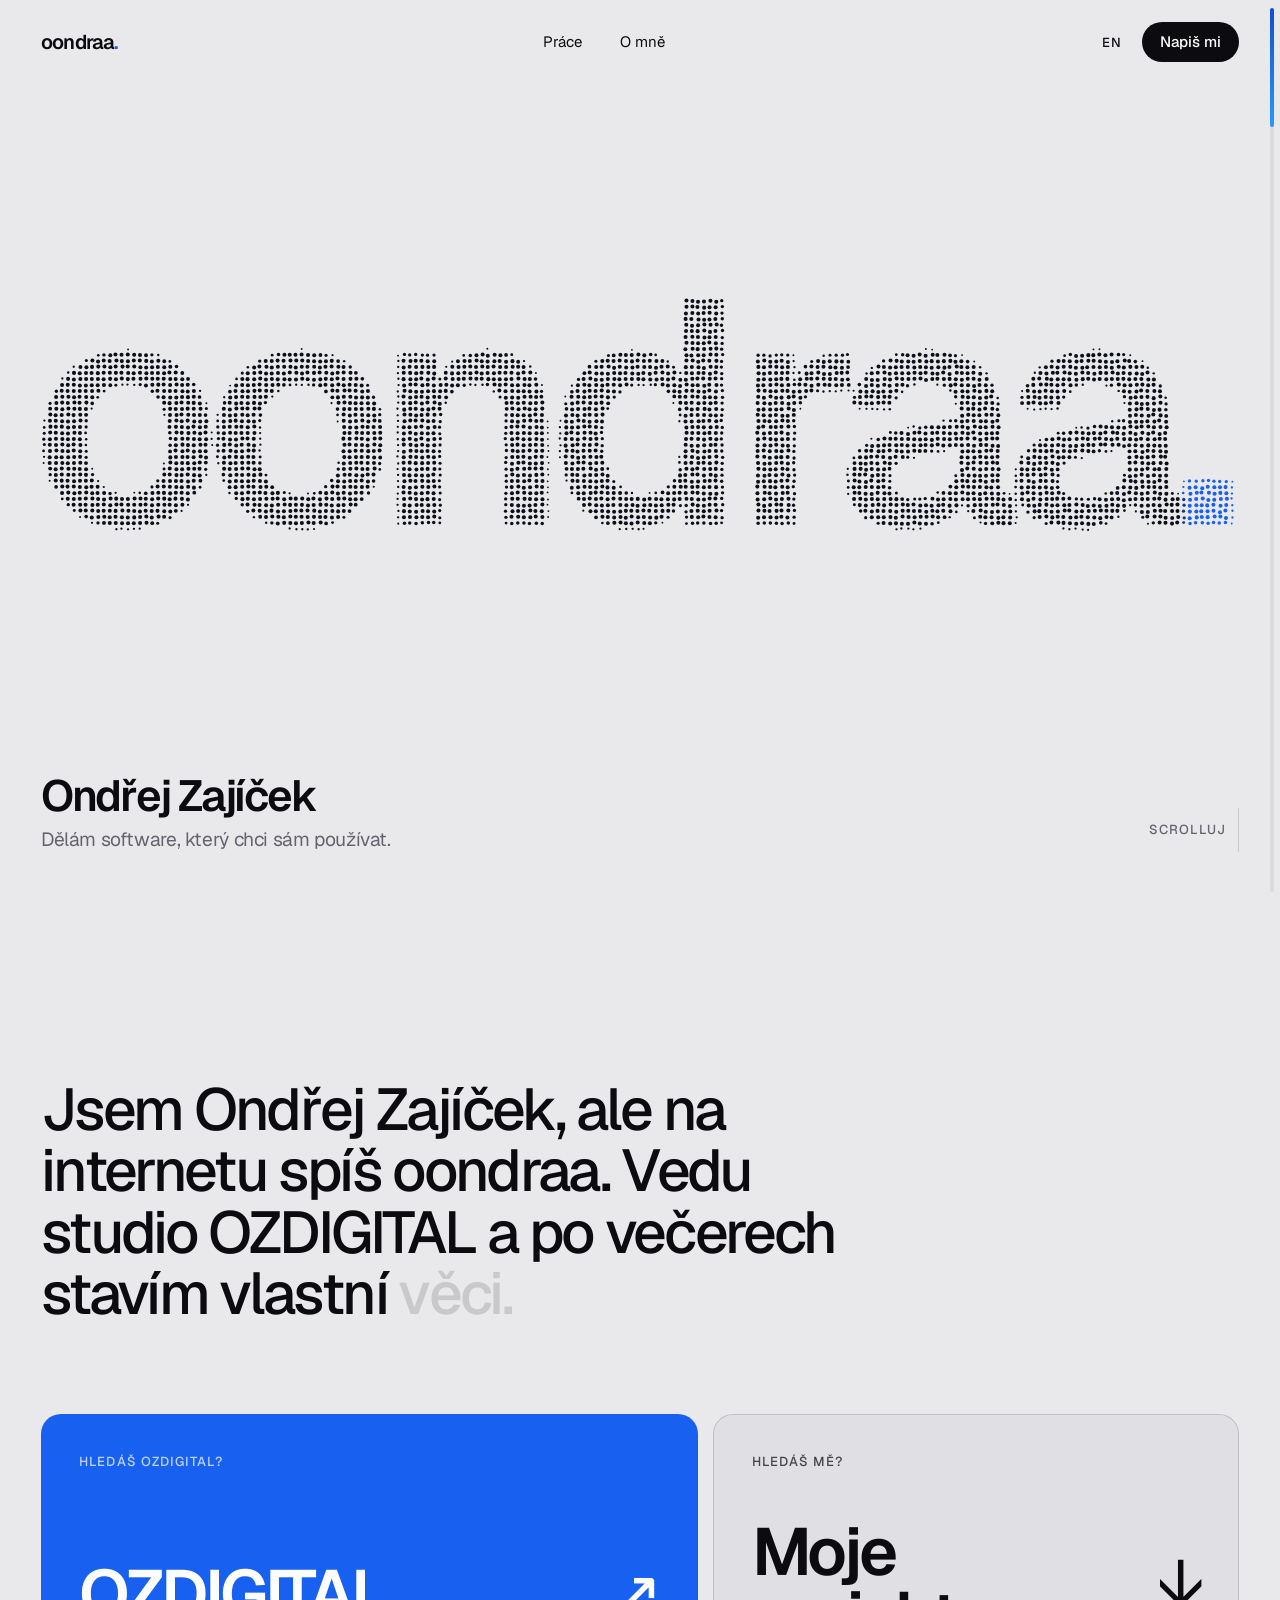
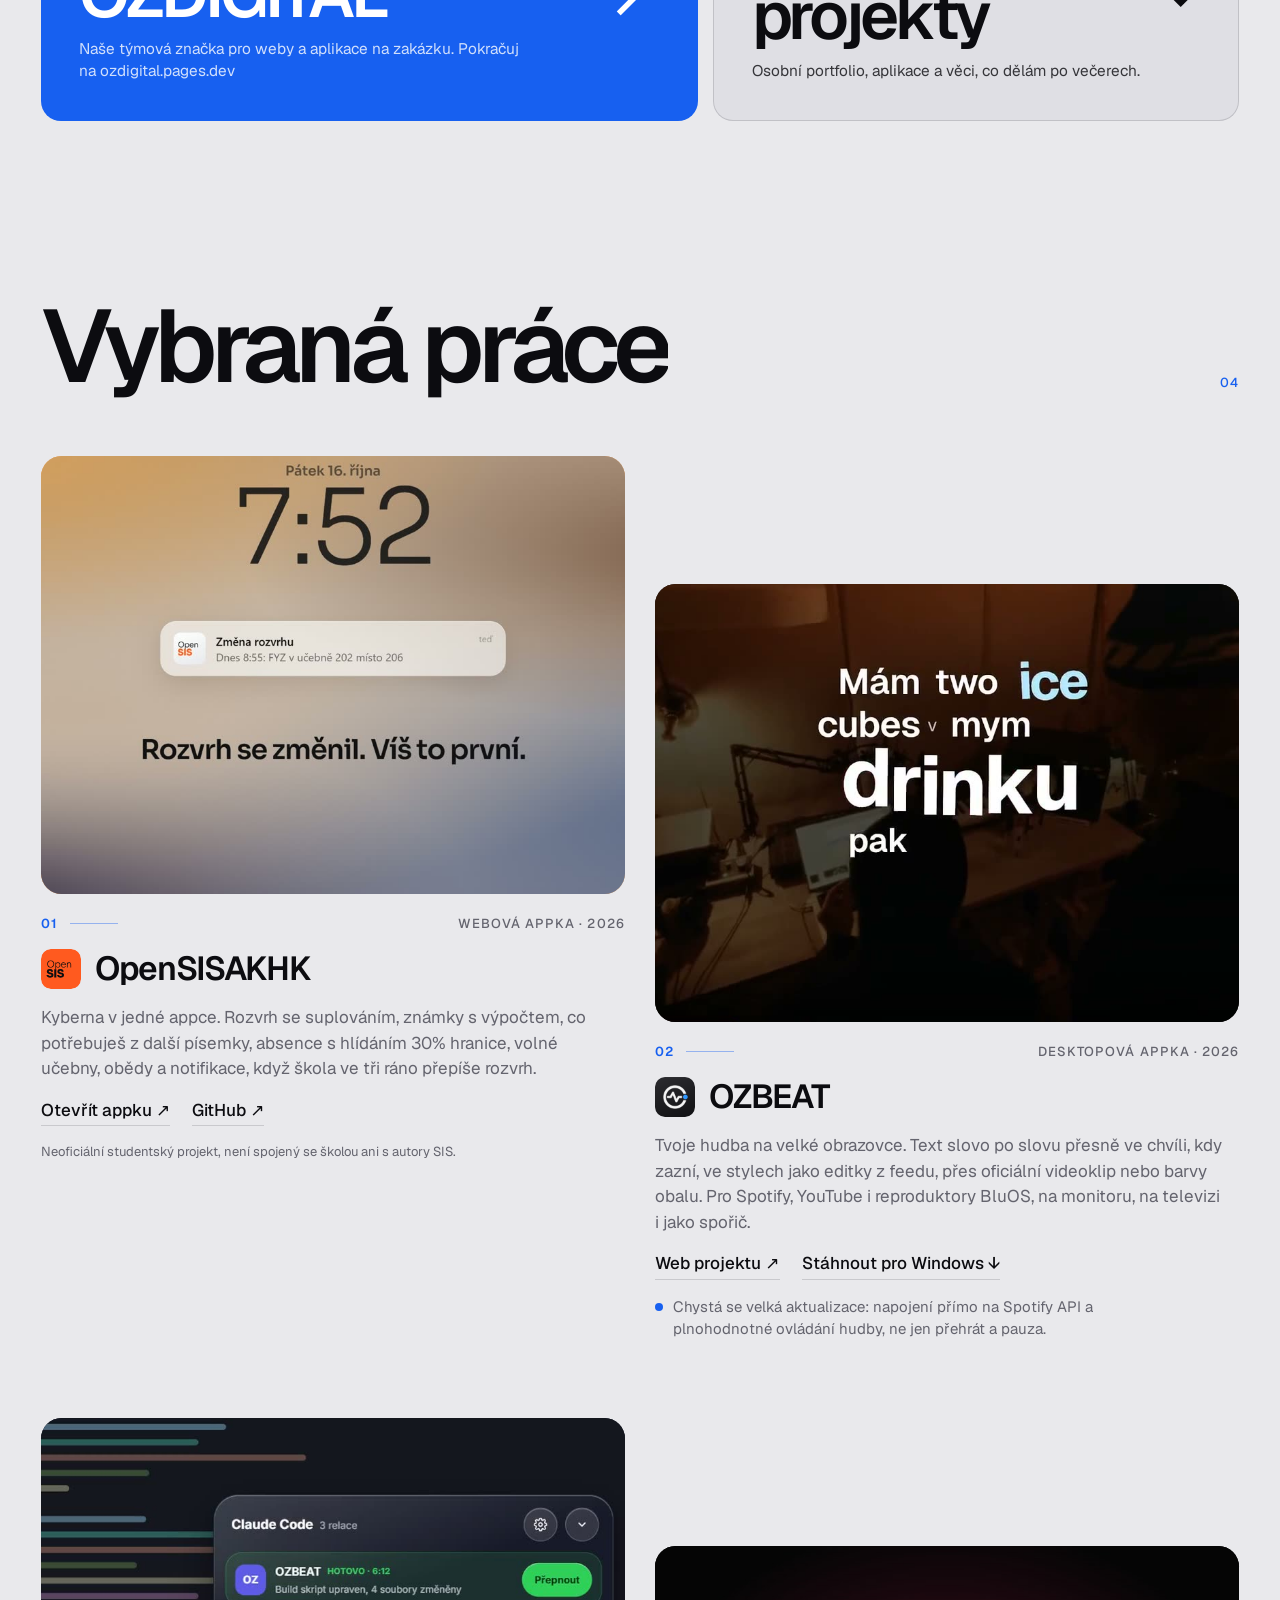
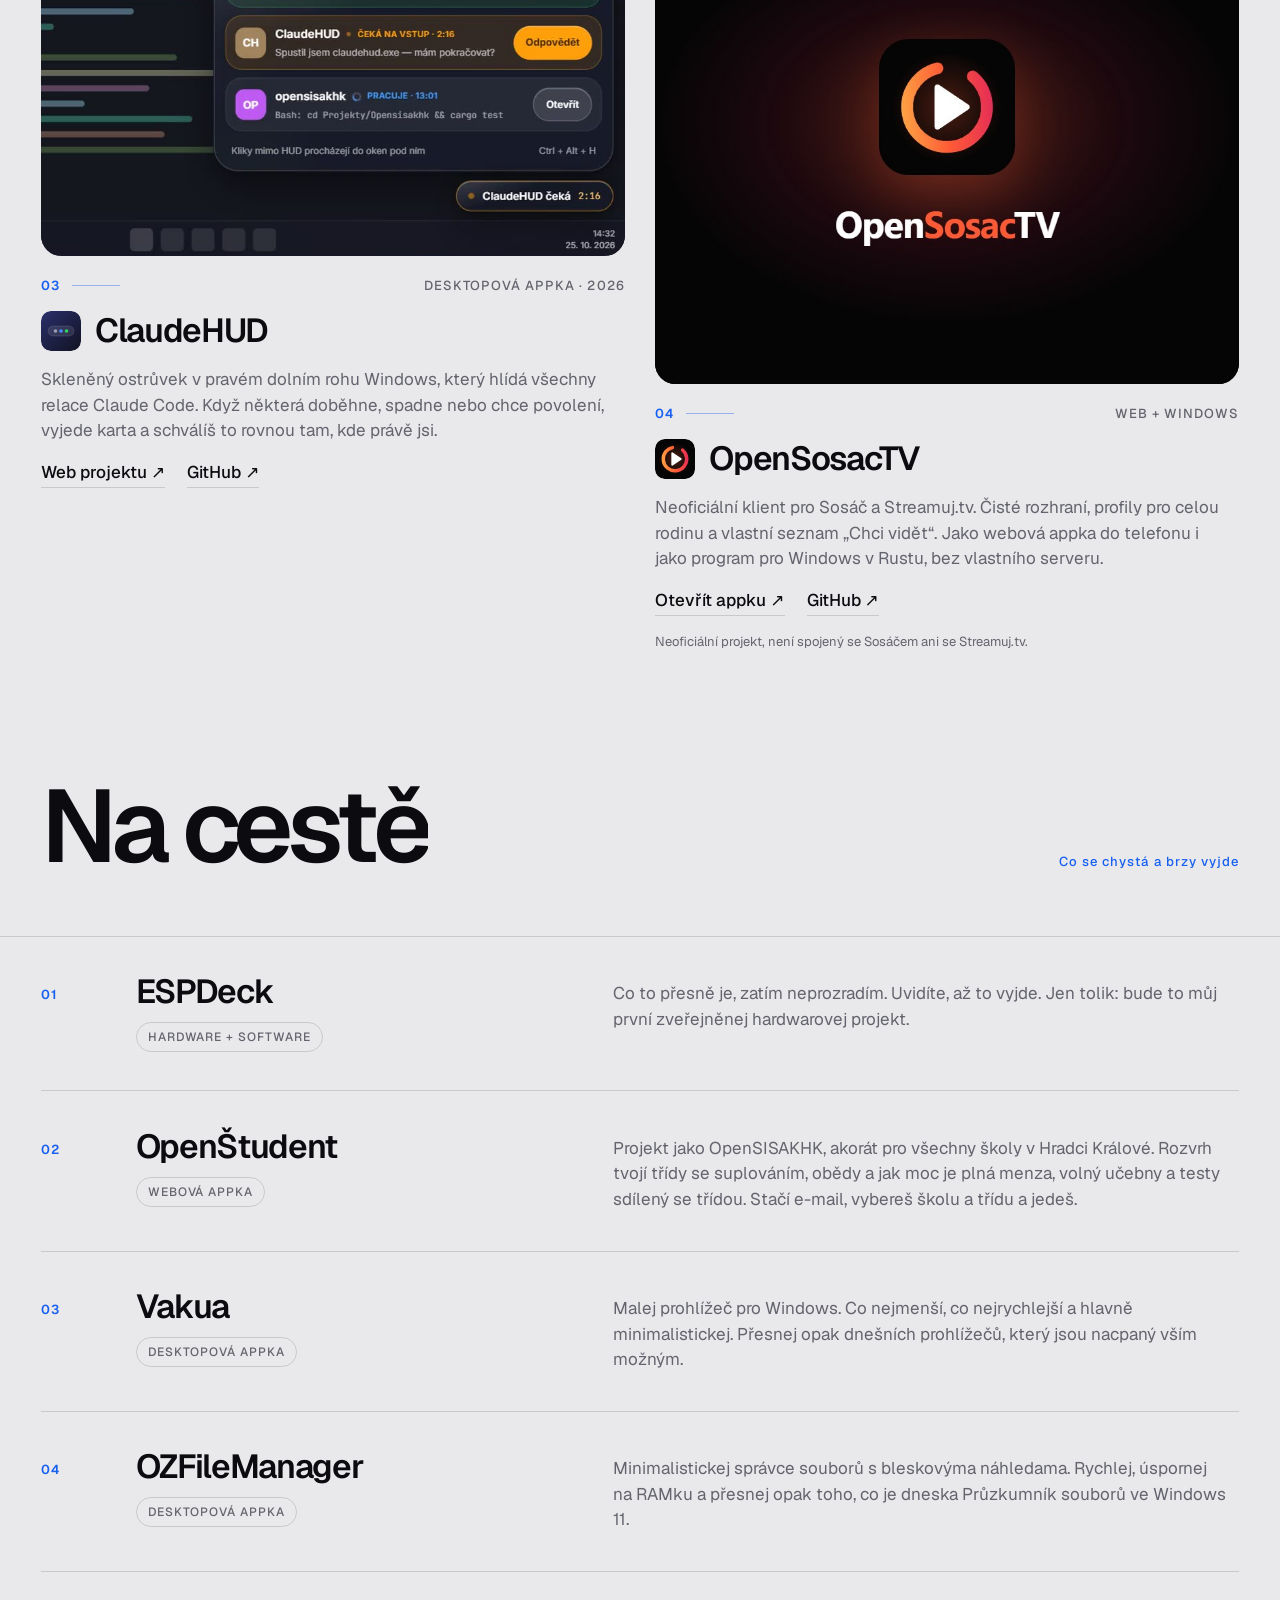
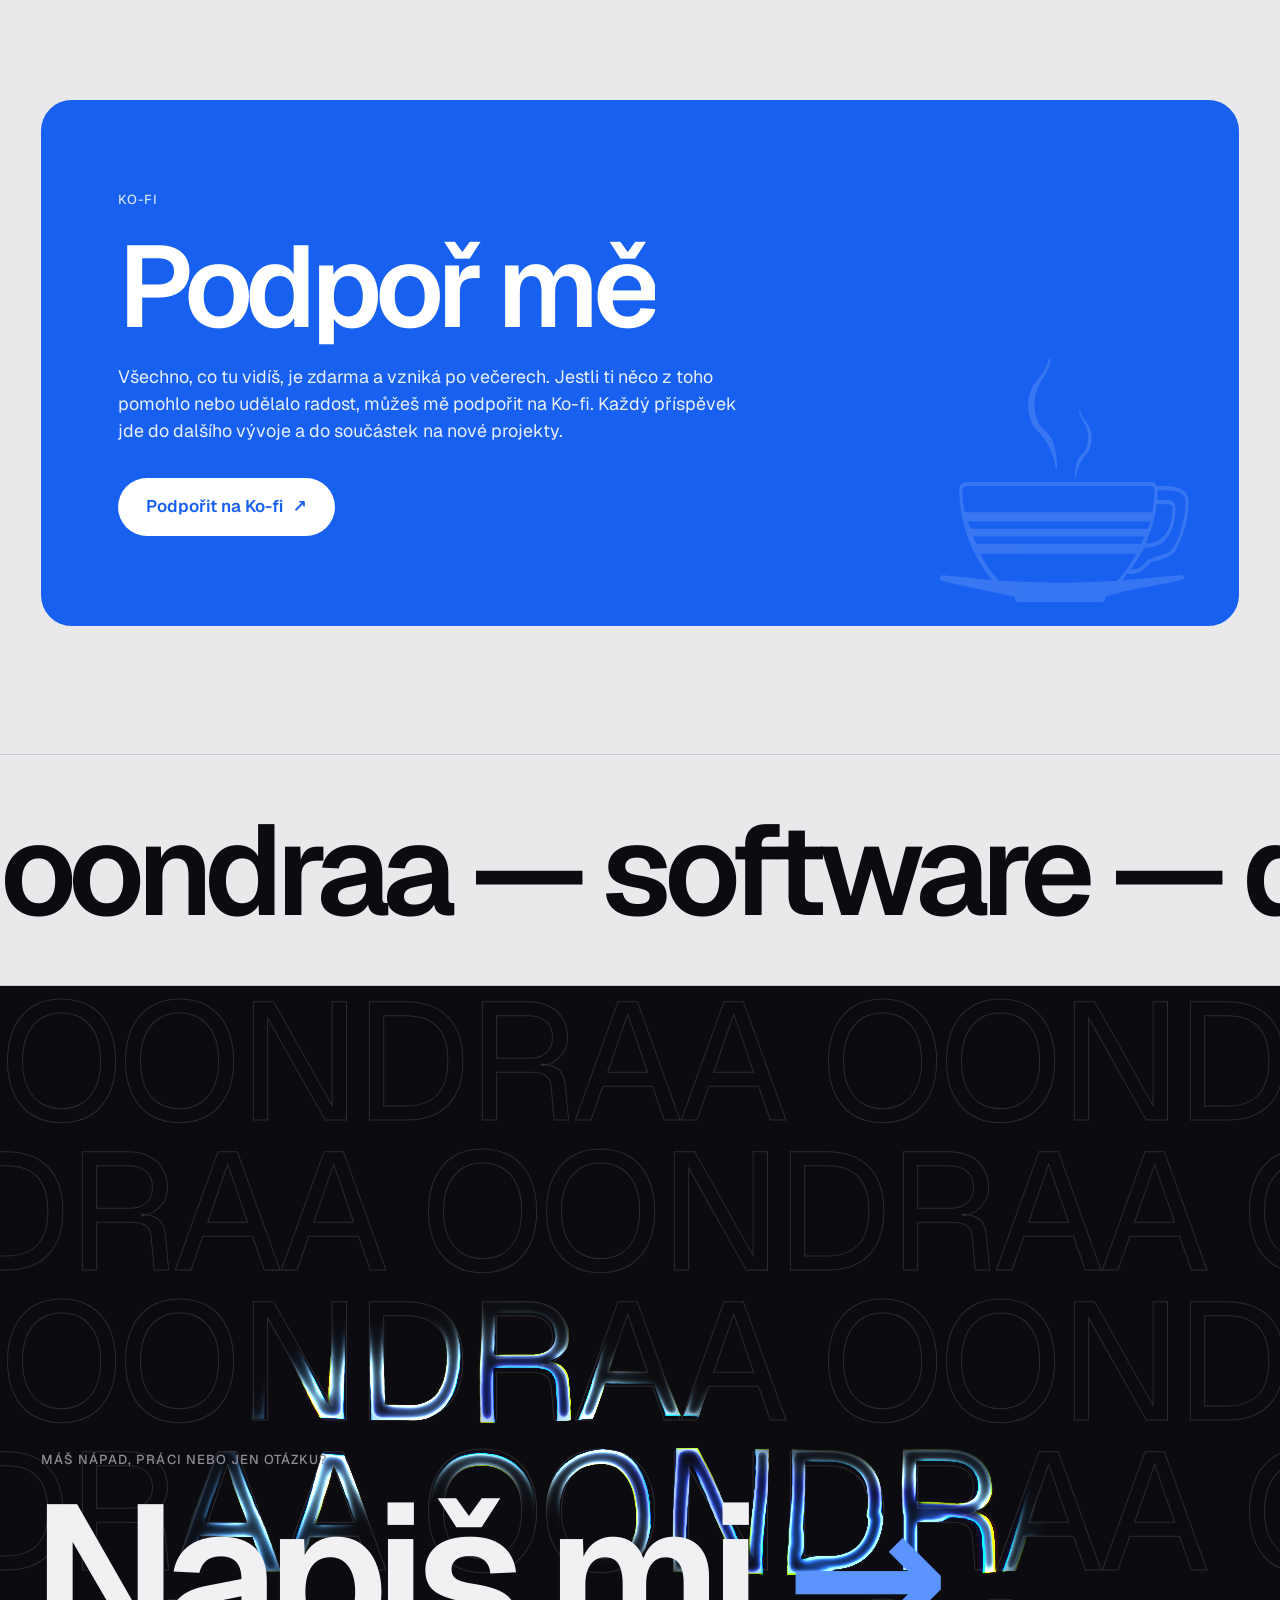
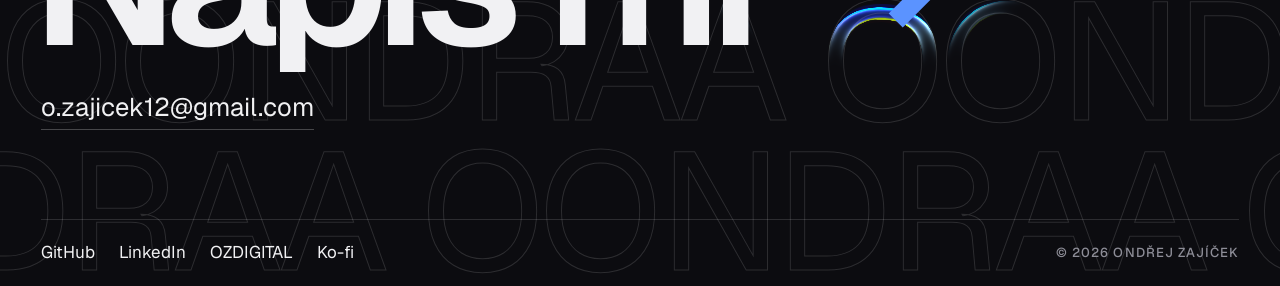
==== commit affe503a: "Rewrite 'Na cestě' texts, name OZFileManager" ====
--- a/index.html
+++ b/index.html
@@ -257,8 +257,7 @@
             <span class="soon-tag" data-i18n="soonTagHw">Hardware + software</span>
           </div>
           <div class="soon-body">
-            <p data-i18n="espDesc">Ovládací panel na ESP32-S3 s OLED displejem, šesti dotykovými ploškami a otočným kolečkem. Sám ukazuje čas a ovládá reprák a světla, s appkou na PC mačká klávesové zkratky a ukazuje, co hraje.</p>
-            <p class="soon-extra" data-i18n="espHw">Můj první projekt, který není jen software. Nejspíš zveřejním i hardware: modely krabičky k vytištění, zapojení a seznam součástek, aby si ho kdokoli mohl postavit 1:1.</p>
+            <p data-i18n="espDesc">Co to přesně je, zatím neprozradím. Uvidíte, až to vyjde. Jen tolik: bude to můj první zveřejněnej hardwarovej projekt.</p>
           </div>
         </li>
         <li class="soon-item">
@@ -268,7 +267,7 @@
             <span class="soon-tag" data-i18n="soonTagWeb">Webová appka</span>
           </div>
           <div class="soon-body">
-            <p data-i18n="stuDesc">OpenSISAKHK pro všechny školy v Hradci Králové. Rozvrh tvojí třídy se suplováním, obědy a jak je plná menza, volné učebny, testy sdílené se třídou a SideQuesty po Hradci. Stačí e-mail, vybereš školu a třídu.</p>
+            <p data-i18n="stuDesc">Projekt jako OpenSISAKHK, akorát pro všechny školy v Hradci Králové. Rozvrh tvojí třídy se suplováním, obědy a jak moc je plná menza, volný učebny a testy sdílený se třídou. Stačí e-mail, vybereš školu a třídu a jedeš.</p>
           </div>
         </li>
         <li class="soon-item">
@@ -278,17 +277,17 @@
             <span class="soon-tag" data-i18n="soonTagDesktop">Desktopová appka</span>
           </div>
           <div class="soon-body">
-            <p data-i18n="vakDesc">Malý, tichý prohlížeč pro Windows. Panely po straně, stránka jako karta a jedno jediné pole. Rust a WebView2, pod 1 MB.</p>
+            <p data-i18n="vakDesc">Malej prohlížeč pro Windows. Co nejmenší, co nejrychlejší a hlavně minimalistickej. Přesnej opak dnešních prohlížečů, který jsou nacpaný vším možným.</p>
           </div>
         </li>
         <li class="soon-item">
           <span class="soon-n">04</span>
           <div class="soon-head">
-            <h3 class="soon-secret" data-i18n="fmTitle">Zatím bez jména</h3>
+            <h3>OZFileManager</h3>
             <span class="soon-tag" data-i18n="soonTagDesktop">Desktopová appka</span>
           </div>
           <div class="soon-body">
-            <p data-i18n="fmDesc">Správce souborů, který se ovládá jako příkazová řádka, jen se šipkami. Vlevo složka, vpravo okamžitý náhled toho, na čem zrovna stojíš: obrázky, PDF, kód i dokumenty. Bez myši a bez čekání.</p>
+            <p data-i18n="fmDesc">Minimalistickej správce souborů s bleskovýma náhledama. Rychlej, úspornej na RAMku a přesnej opak toho, co je dneska Průzkumník souborů ve Windows 11.</p>
           </div>
         </li>
       </ol>
--- a/style.css
+++ b/style.css
@@ -258,14 +258,12 @@
 .soon-n { padding-top: 10px; font-size: 13px; font-weight: 600; letter-spacing: 0.08em; color: var(--accent); }
 .soon-head { display: flex; flex-direction: column; align-items: flex-start; gap: 12px; }
 .soon-head h3 { font-size: clamp(26px, 2.6vw, 40px); font-weight: 600; letter-spacing: -0.04em; line-height: 1.05; }
-.soon-secret { color: var(--muted); font-style: italic; }
 .soon-tag {
   font-size: 12px; font-weight: 500; letter-spacing: 0.08em; text-transform: uppercase; color: var(--muted);
   border: 1px solid var(--line); border-radius: 999px; padding: 5px 11px;
 }
 .soon-body { display: grid; gap: 14px; align-content: start; padding-top: 6px; }
 .soon-body > p { color: var(--muted); max-width: 56ch; }
-.soon-body > .soon-extra { color: var(--ink); }
 .soon-note { display: flex; gap: 10px; align-items: baseline; max-width: 52ch; font-size: 15px; color: var(--ink); }
 .soon-dot { flex: none; width: 8px; height: 8px; border-radius: 50%; background: var(--accent); translate: 0 -1px; }
 @media (max-width: 760px) {
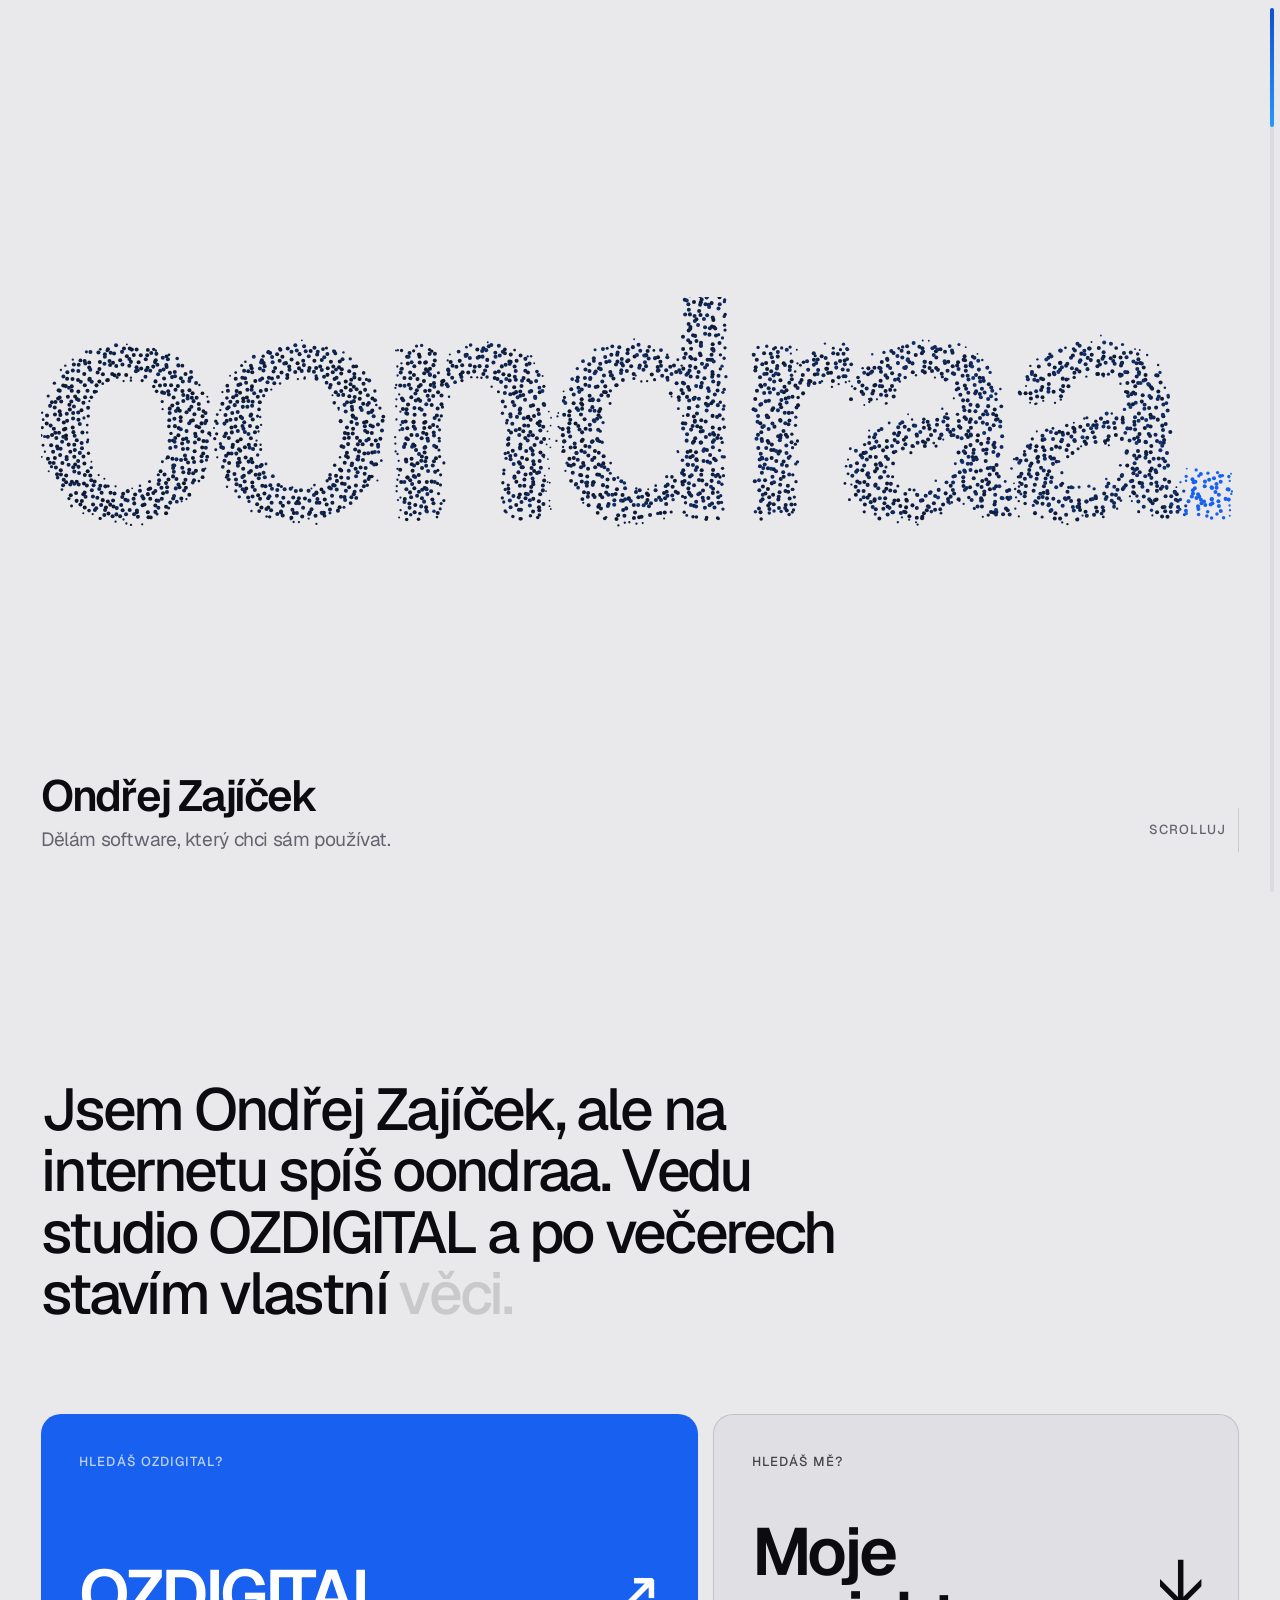
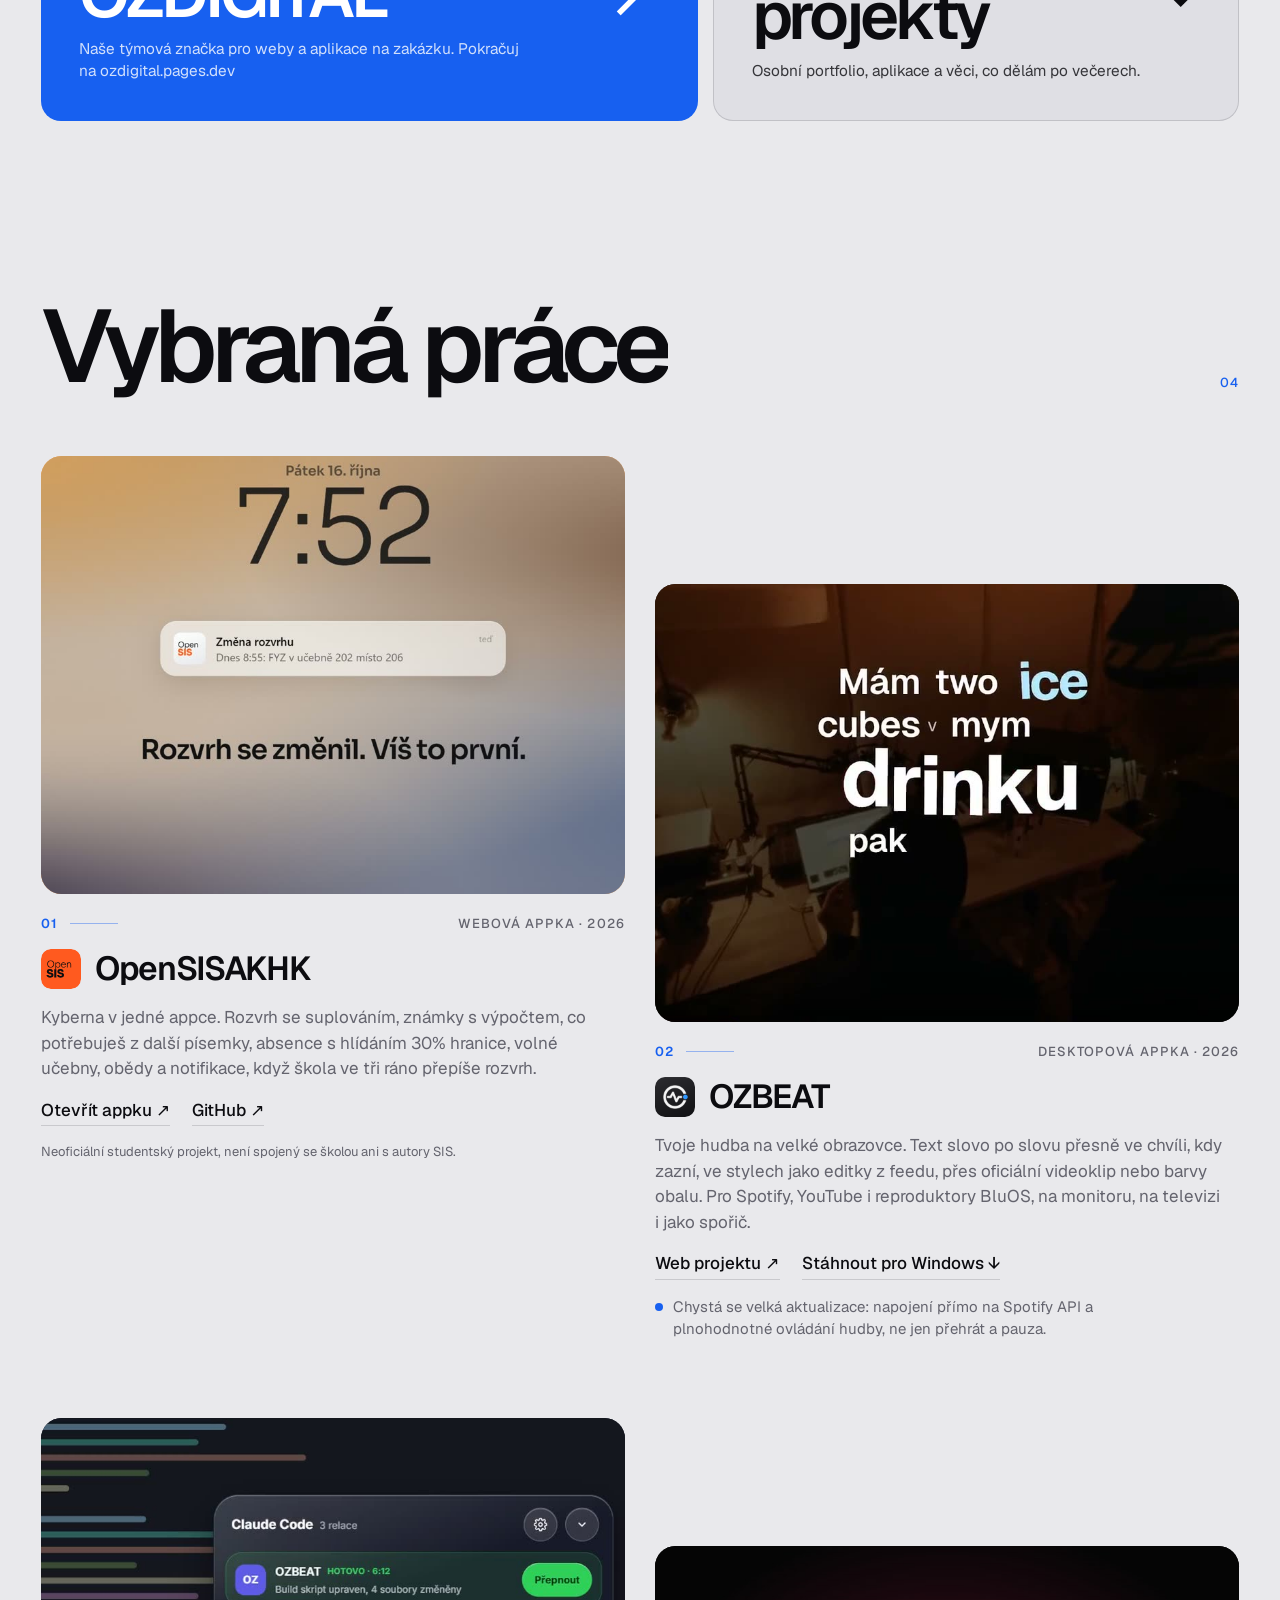
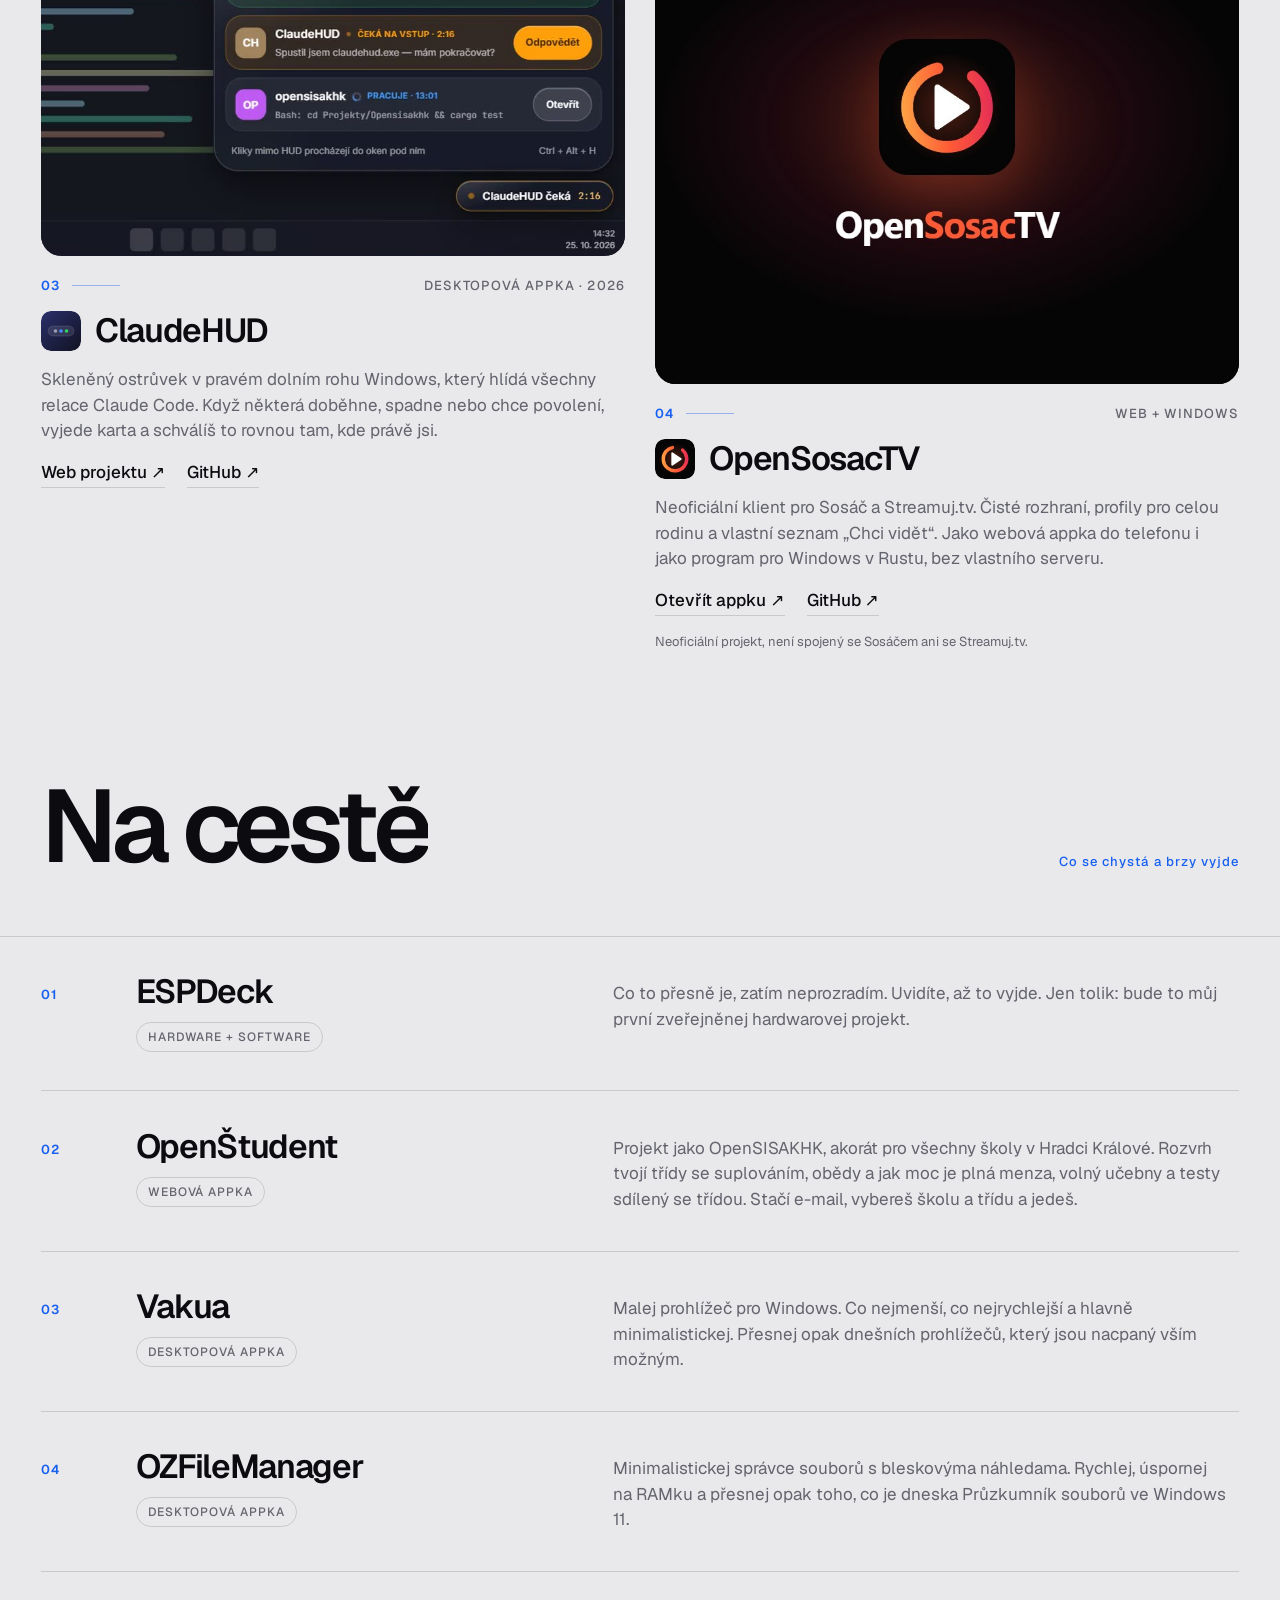
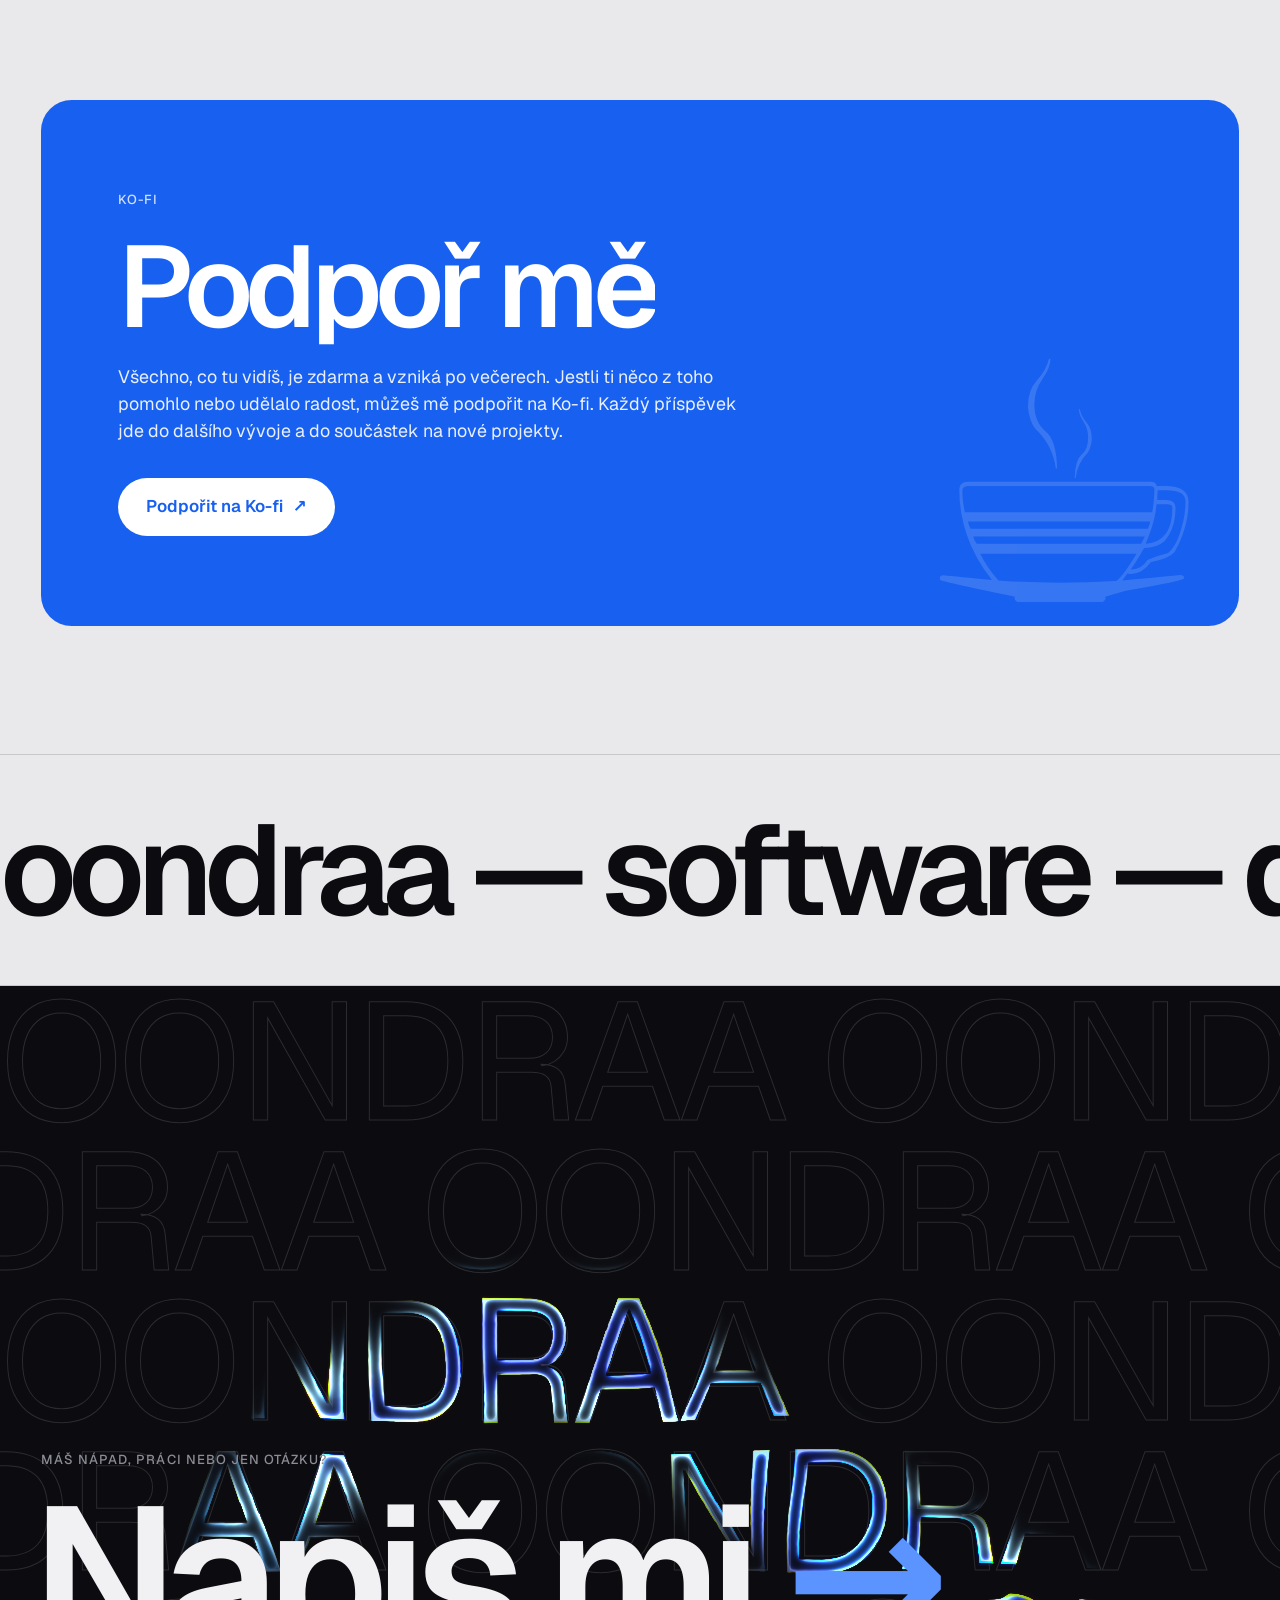
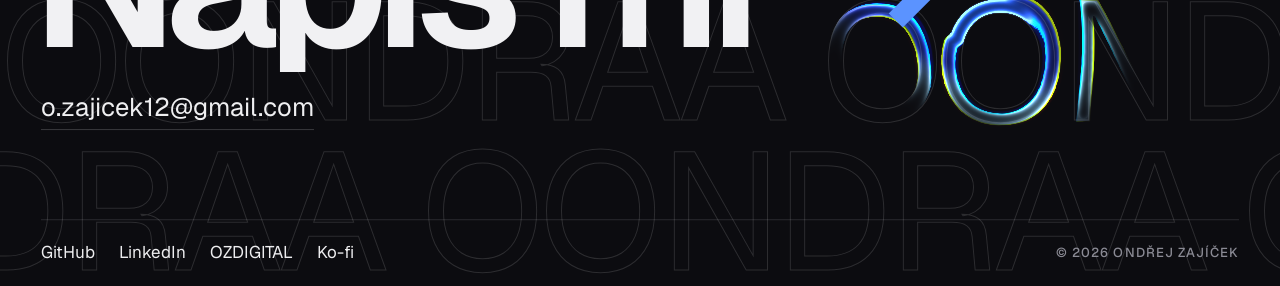
==== commit 00767bea: "Point LinkedIn to linkedin.com/in/oondraa" ====
--- a/index.html
+++ b/index.html
@@ -71,7 +71,7 @@
       "worksFor": { "@type": "Organization", "@id": "https://ozdigital.pages.dev/#org", "name": "OZDIGITAL", "url": "https://ozdigital.pages.dev/", "parentOrganization": { "@type": "Organization", "name": "myNEST s.r.o.", "taxID": "28855884" } },
       "sameAs": [
         "https://github.com/oondraa",
-        "https://www.linkedin.com/in/ond%C5%99ej-zaj%C3%AD%C4%8Dek-5605893b8/",
+        "https://www.linkedin.com/in/oondraa/",
         "https://ko-fi.com/oondraa"
       ]
     },
@@ -328,7 +328,7 @@
       <div class="contact-foot">
         <ul class="socials">
           <li><a href="https://github.com/oondraa" target="_blank" rel="noopener">GitHub</a></li>
-          <li><a href="https://www.linkedin.com/in/ond%C5%99ej-zaj%C3%AD%C4%8Dek-5605893b8/" target="_blank" rel="noopener">LinkedIn</a></li>
+          <li><a href="https://www.linkedin.com/in/oondraa/" target="_blank" rel="noopener">LinkedIn</a></li>
           <li><a href="https://ozdigital.pages.dev/" target="_blank" rel="noopener">OZDIGITAL</a></li>
           <li><a href="https://ko-fi.com/oondraa" target="_blank" rel="noopener">Ko-fi</a></li>
         </ul>
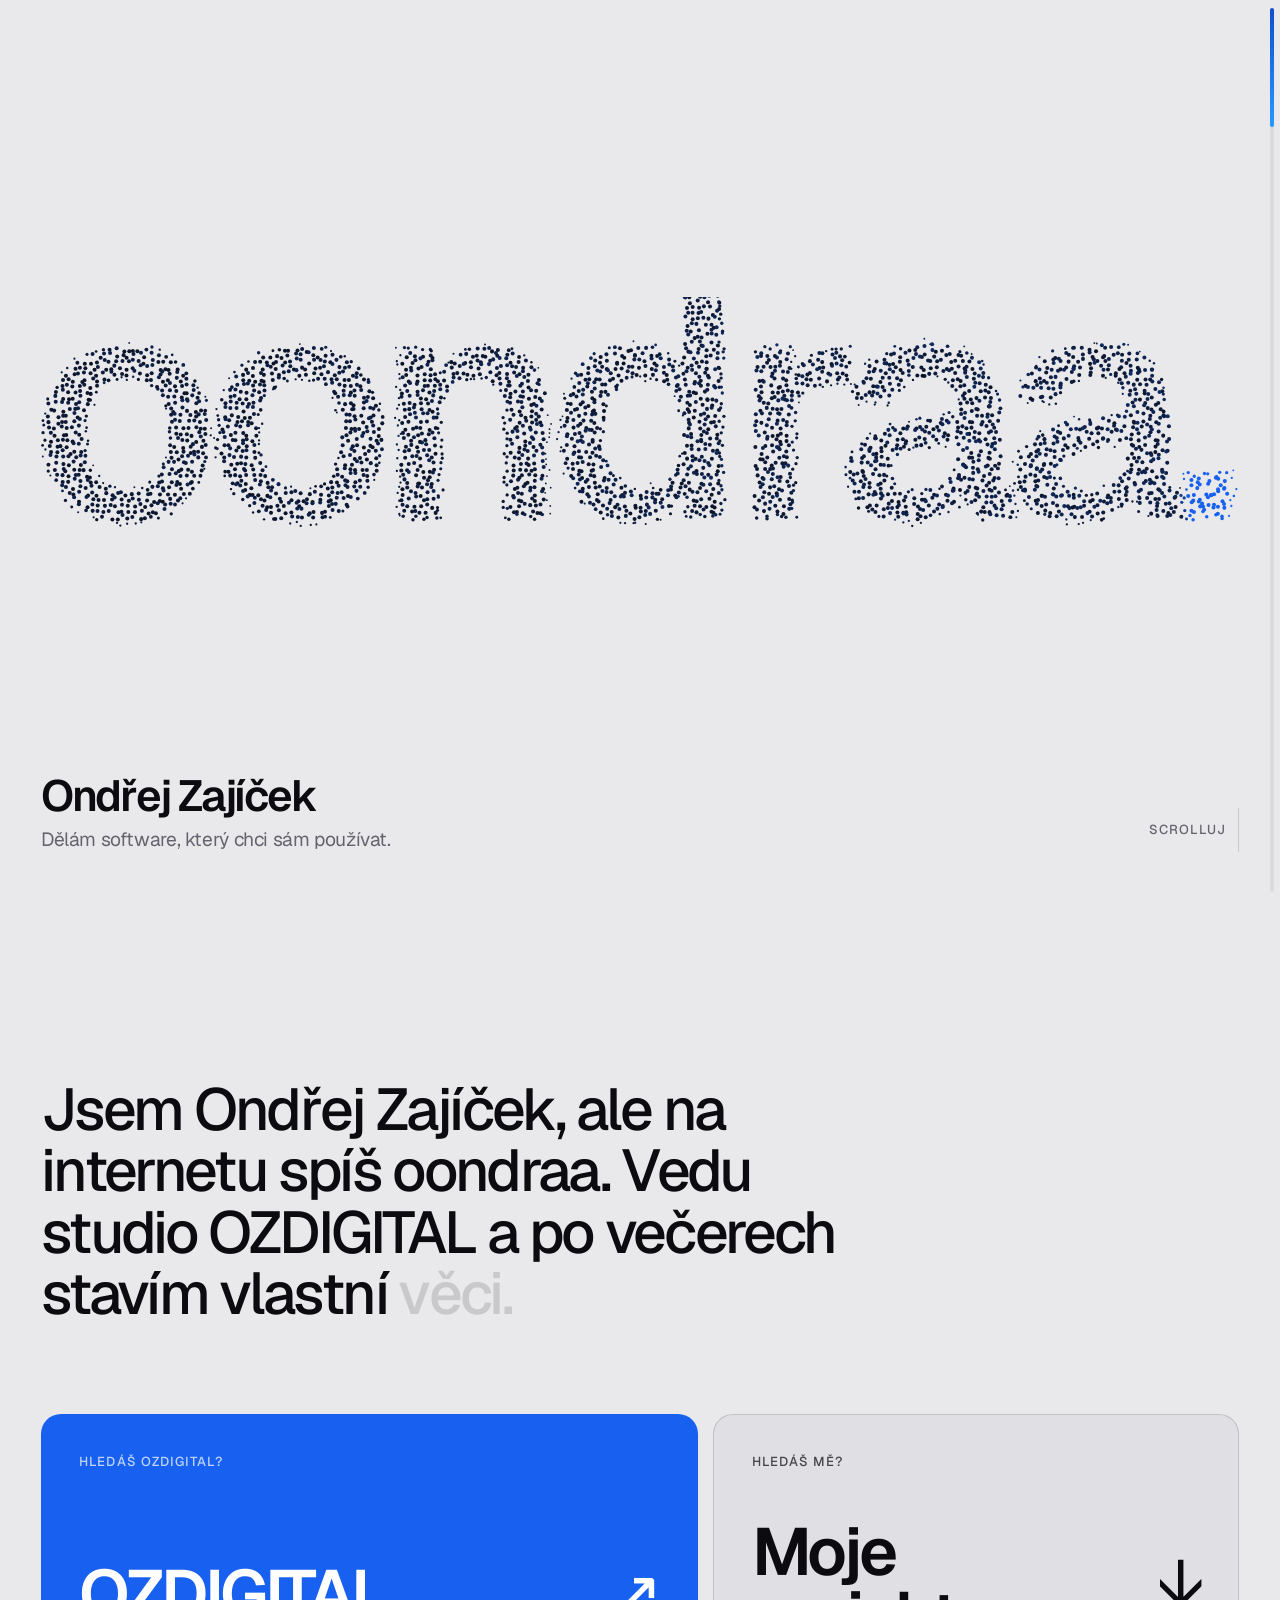
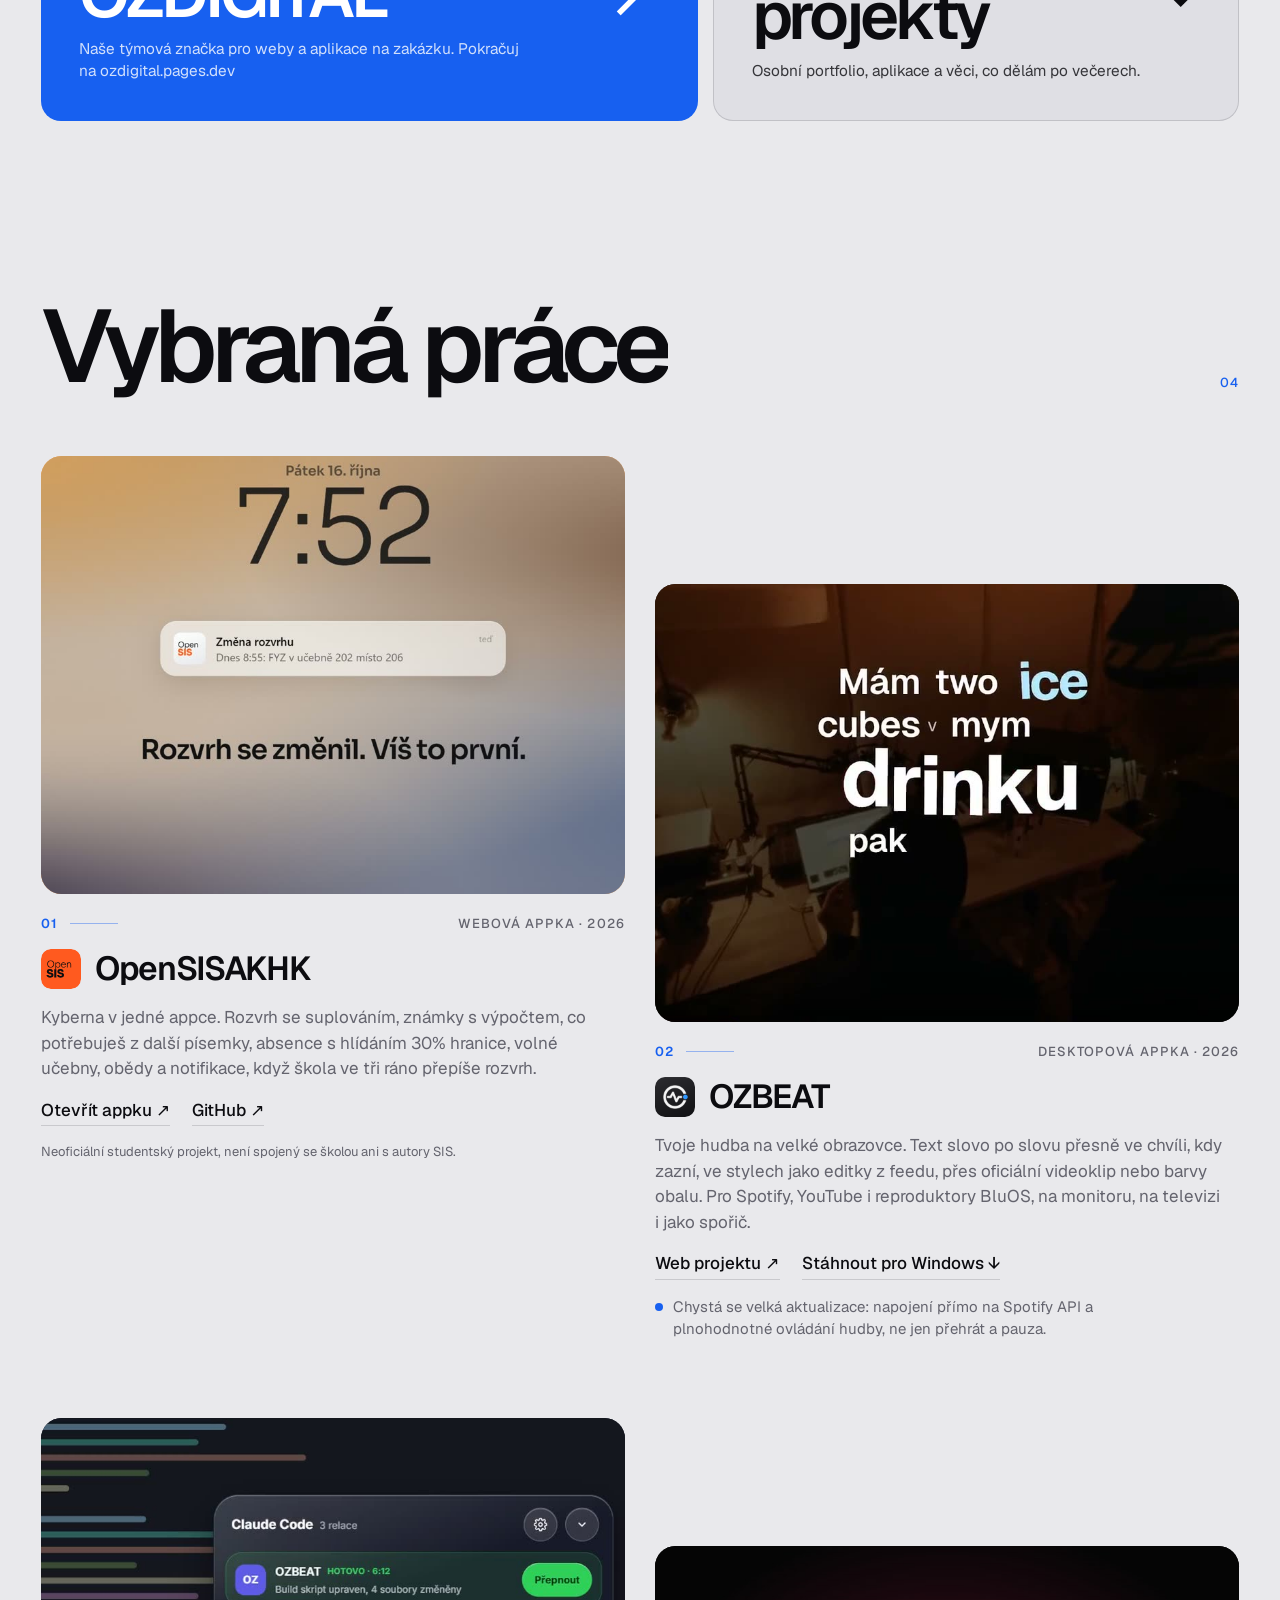
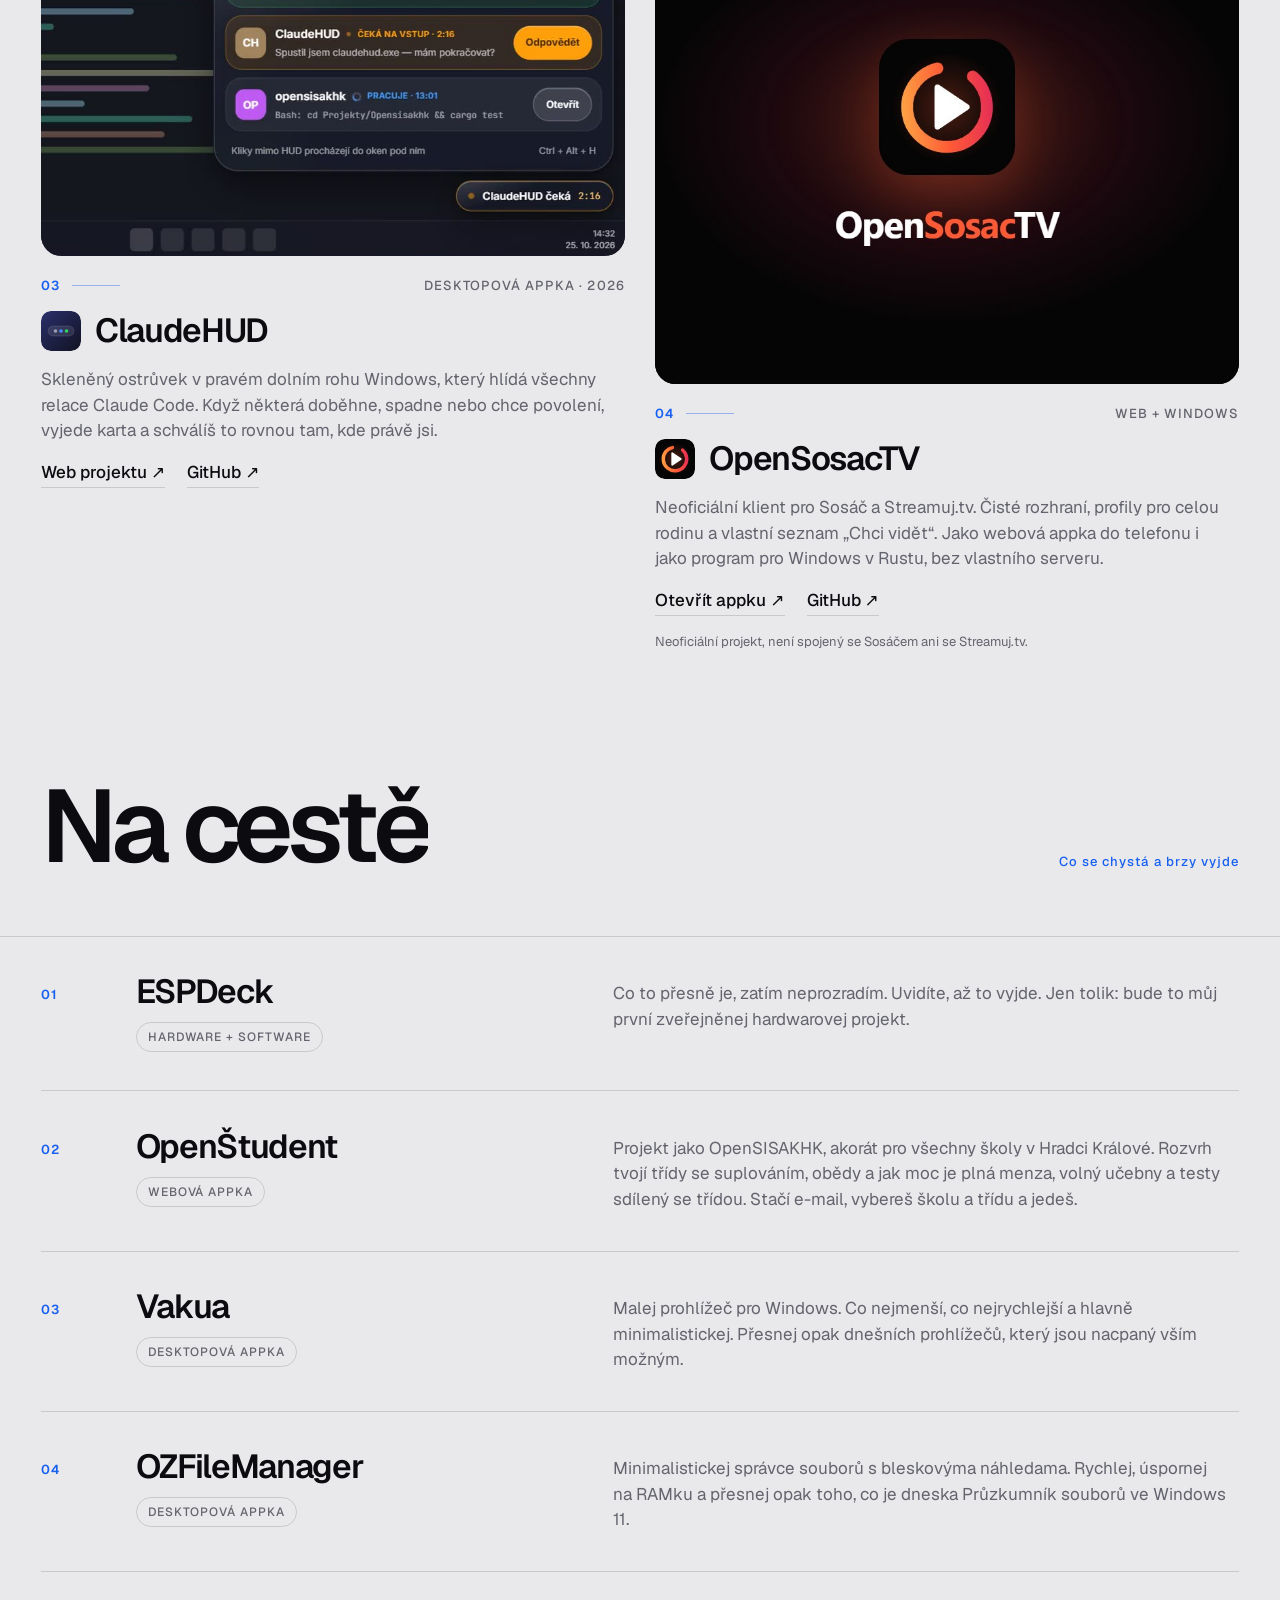
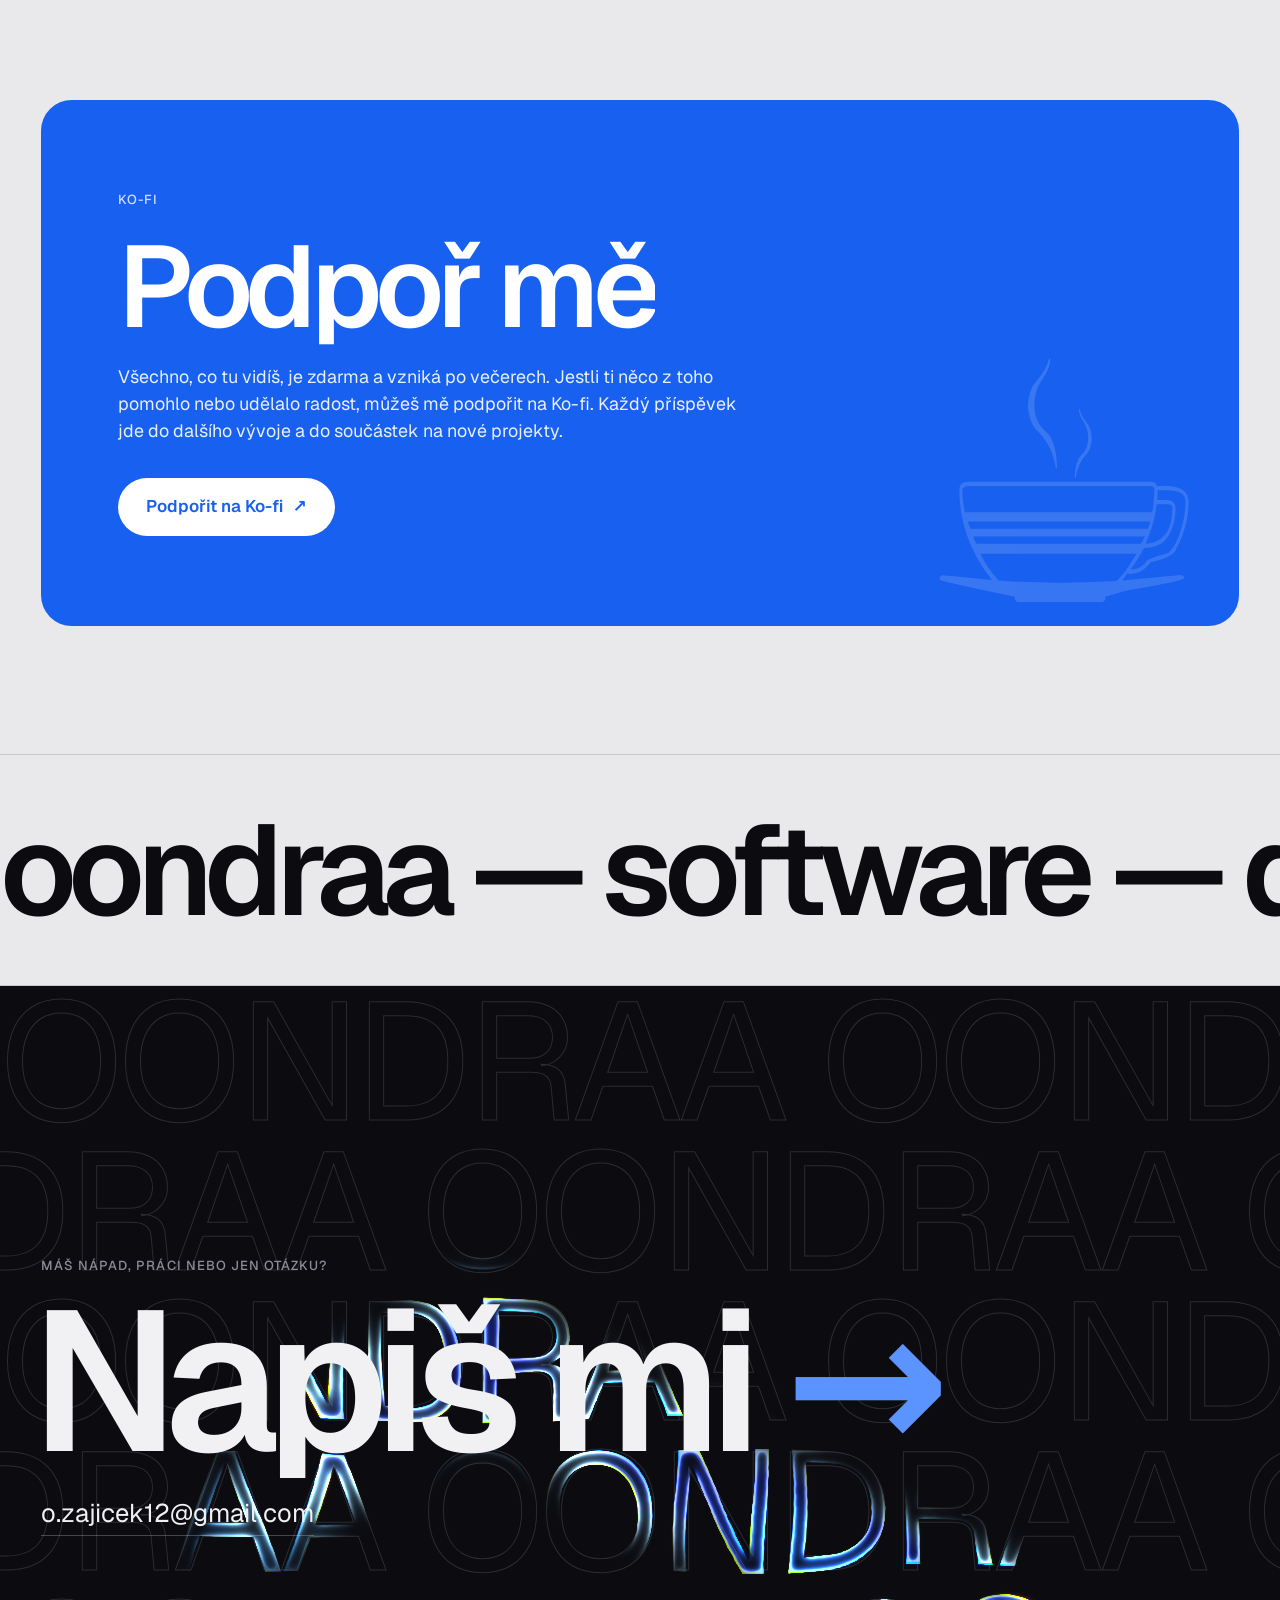
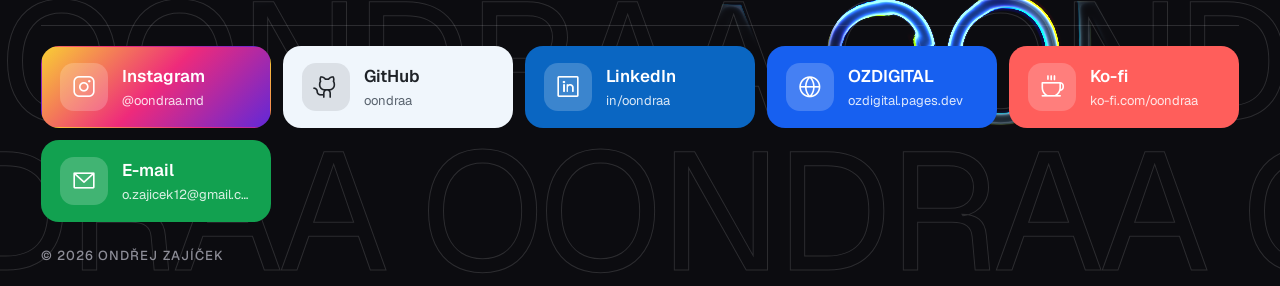
==== commit 22db2cc9: "Footer: big brand-coloured social tiles (Instagram @oondraa.md first), rel=me, Instagram in sameAs a" ====
--- a/index.html
+++ b/index.html
@@ -7,6 +7,9 @@
 <meta name="description" content="oondraa je Ondřej Zajíček, vývojář a designér z Hradce Králové. Dělá webové a desktopové aplikace jako OpenSISAKHK, OZBEAT, ClaudeHUD a OpenSosacTV a weby na zakázku pod OZDIGITAL.">
 <meta name="author" content="Ondřej Zajíček">
 <meta name="robots" content="index, follow, max-image-preview:large">
+<link rel="me" href="https://www.instagram.com/oondraa.md/">
+<link rel="me" href="https://github.com/oondraa">
+<link rel="me" href="https://www.linkedin.com/in/oondraa/">
 <link rel="canonical" href="https://oondraa.pages.dev/">
 <meta name="theme-color" content="#0c0c10">
 <meta name="google-site-verification" content="_32wsVGGe5f-wQmV3JNHidjf2FFxtTUGBHmsqvZ1kDk">
@@ -70,9 +73,11 @@
       "knowsAbout": ["Vývoj webových aplikací", "UI/UX design", "TypeScript", "Rust", "WebGL", "Cloudflare Workers", "Neuronové sítě"],
       "worksFor": { "@type": "Organization", "@id": "https://ozdigital.pages.dev/#org", "name": "OZDIGITAL", "url": "https://ozdigital.pages.dev/", "parentOrganization": { "@type": "Organization", "name": "myNEST s.r.o.", "taxID": "28855884" } },
       "sameAs": [
+        "https://www.instagram.com/oondraa.md/",
         "https://github.com/oondraa",
         "https://www.linkedin.com/in/oondraa/",
-        "https://ko-fi.com/oondraa"
+        "https://ko-fi.com/oondraa",
+        "https://ozdigital.pages.dev/"
       ]
     },
     {
@@ -326,11 +331,13 @@
       </a>
       <a href="mailto:o.zajicek12@gmail.com" class="contact-mail">o.zajicek12@gmail.com</a>
       <div class="contact-foot">
-        <ul class="socials">
-          <li><a href="https://github.com/oondraa" target="_blank" rel="noopener">GitHub</a></li>
-          <li><a href="https://www.linkedin.com/in/oondraa/" target="_blank" rel="noopener">LinkedIn</a></li>
-          <li><a href="https://ozdigital.pages.dev/" target="_blank" rel="noopener">OZDIGITAL</a></li>
-          <li><a href="https://ko-fi.com/oondraa" target="_blank" rel="noopener">Ko-fi</a></li>
+        <ul class="socials" aria-label="Kde mě najdeš">
+          <li><a href="https://www.instagram.com/oondraa.md/" target="_blank" rel="me noopener" class="social social-ig"><i class="ph ph-instagram-logo" aria-hidden="true"></i><span><b>Instagram</b><small>@oondraa.md</small></span></a></li>
+          <li><a href="https://github.com/oondraa" target="_blank" rel="me noopener" class="social social-gh"><i class="ph ph-github-logo" aria-hidden="true"></i><span><b>GitHub</b><small>oondraa</small></span></a></li>
+          <li><a href="https://www.linkedin.com/in/oondraa/" target="_blank" rel="me noopener" class="social social-li"><i class="ph ph-linkedin-logo" aria-hidden="true"></i><span><b>LinkedIn</b><small>in/oondraa</small></span></a></li>
+          <li><a href="https://ozdigital.pages.dev/" target="_blank" rel="noopener" class="social social-oz"><i class="ph ph-globe-simple" aria-hidden="true"></i><span><b>OZDIGITAL</b><small>ozdigital.pages.dev</small></span></a></li>
+          <li><a href="https://ko-fi.com/oondraa" target="_blank" rel="me noopener" class="social social-kofi"><i class="ph ph-coffee" aria-hidden="true"></i><span><b>Ko-fi</b><small>ko-fi.com/oondraa</small></span></a></li>
+          <li><a href="mailto:o.zajicek12@gmail.com" class="social social-mail"><i class="ph ph-envelope-simple" aria-hidden="true"></i><span><b>E-mail</b><small>o.zajicek12@gmail.com</small></span></a></li>
         </ul>
         <p class="copy">© 2026 Ondřej Zajíček</p>
       </div>
--- a/style.css
+++ b/style.css
@@ -330,8 +330,44 @@
 .contact-mail { display: inline-block; margin-top: 28px; font-size: clamp(18px, 2vw, 26px); border-bottom: 1px solid rgba(241, 241, 243, 0.25); padding-bottom: 2px; }
 .contact-mail:hover { color: var(--accent-dark); border-color: var(--accent-dark); }
 .contact-foot { align-self: stretch; display: flex; justify-content: space-between; align-items: center; gap: 16px; flex-wrap: wrap; margin-top: clamp(48px, 7vw, 96px); padding: 20px 0; border-top: 1px solid rgba(241, 241, 243, 0.14); }
-.socials { display: flex; gap: 24px; list-style: none; margin: 0; padding: 0; }
-.socials a:hover { color: var(--accent-dark); }
+@font-face { font-family: "PhSocial"; src: url("assets/icons/phosphor-social.woff2") format("woff2"); font-display: block; }
+.ph { font-family: "PhSocial" !important; font-style: normal; font-weight: normal; line-height: 1; speak: never; -webkit-font-smoothing: antialiased; }
+.ph-github-logo::before { content: "\e576"; }
+.ph-linkedin-logo::before { content: "\e2ee"; }
+.ph-instagram-logo::before { content: "\e2d0"; }
+.ph-coffee::before { content: "\e1c2"; }
+.ph-globe-simple::before { content: "\e28e"; }
+.ph-envelope-simple::before { content: "\e218"; }
+
+/* Footer socials: big icon tiles, Instagram first and highlighted */
+.socials {
+  flex: 1 1 100%; display: grid; grid-template-columns: repeat(auto-fit, minmax(min(100%, 200px), 1fr)); gap: 12px;
+  list-style: none; margin: 0 0 8px; padding: 0;
+}
+.social {
+  display: flex; align-items: center; gap: 14px; height: 100%;
+  padding: 16px 18px; border-radius: 18px;
+  background: rgba(241, 241, 243, 0.06); border: 1px solid rgba(241, 241, 243, 0.12);
+  transition: background 0.3s, border-color 0.3s, transform 0.3s var(--ease);
+}
+.social .ph { flex: none; display: grid; place-items: center; width: 48px; height: 48px; border-radius: 14px; background: rgba(241, 241, 243, 0.1); font-size: 26px; }
+.social span { display: grid; gap: 2px; min-width: 0; }
+.social b { font-size: 17px; font-weight: 600; }
+.social small { font-size: 13px; color: #a3a3ad; overflow: hidden; text-overflow: ellipsis; white-space: nowrap; }
+.social:hover { background: rgba(241, 241, 243, 0.12); border-color: rgba(241, 241, 243, 0.3); transform: translateY(-2px); }
+/* Each tile in its brand colour so it reads on the dark footer */
+.social { color: #fff; border-color: transparent; }
+.social .ph { background: rgba(255, 255, 255, 0.2); }
+.social small { color: rgba(255, 255, 255, 0.85); }
+.social:hover { border-color: transparent; filter: brightness(1.1); }
+.social-ig, .social-ig:hover { background: linear-gradient(135deg, #f9ce34 0%, #ee2a7b 50%, #6228d7 100%); }
+.social-gh, .social-gh:hover { background: #f0f6fc; color: #1f2328; }
+.social-gh .ph { background: rgba(31, 35, 40, 0.1); }
+.social-gh small { color: #59636e; }
+.social-li, .social-li:hover { background: #0a66c2; }
+.social-oz, .social-oz:hover { background: #1760f0; }
+.social-kofi, .social-kofi:hover { background: #ff5e5b; }
+.social-mail, .social-mail:hover { background: #12a150; }
 .copy { font-size: 13px; font-weight: 500; letter-spacing: 0.08em; text-transform: uppercase; color: #8d8d97; }
 
 @media (prefers-reduced-motion: reduce) {
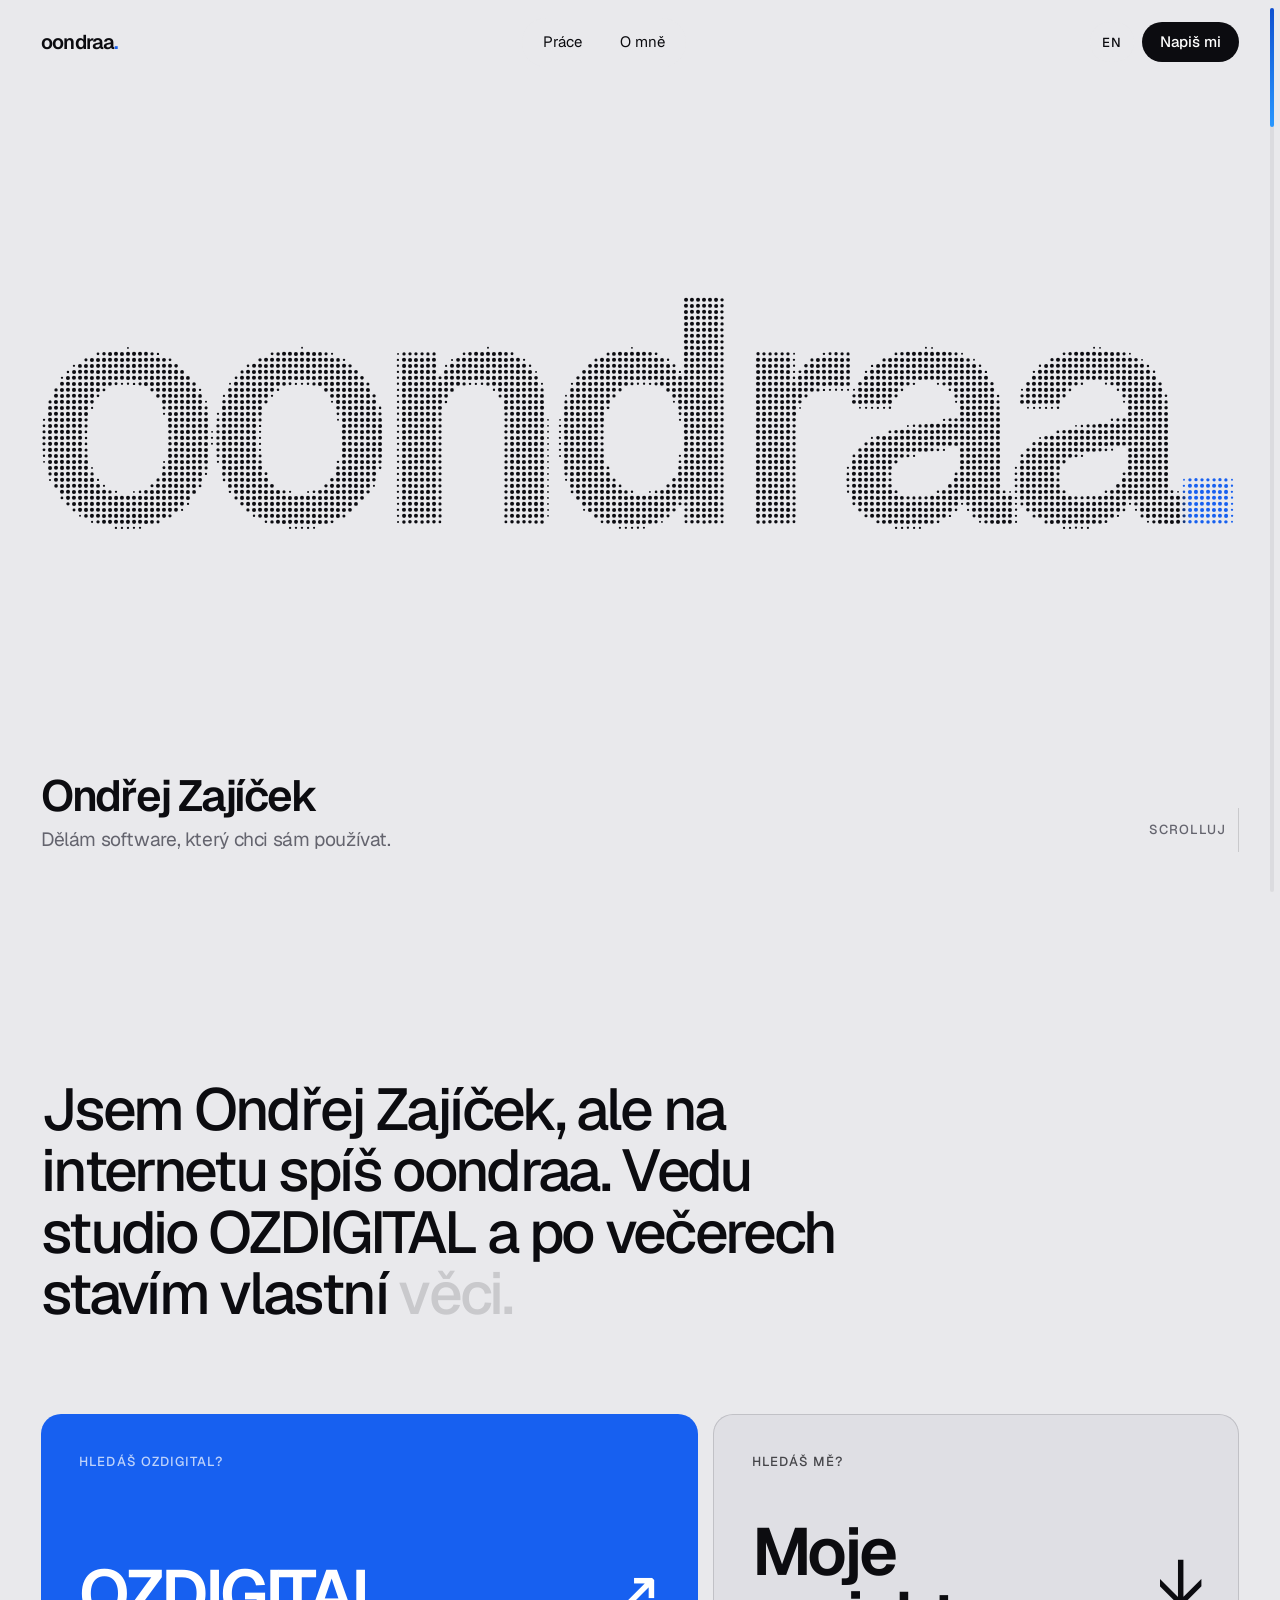
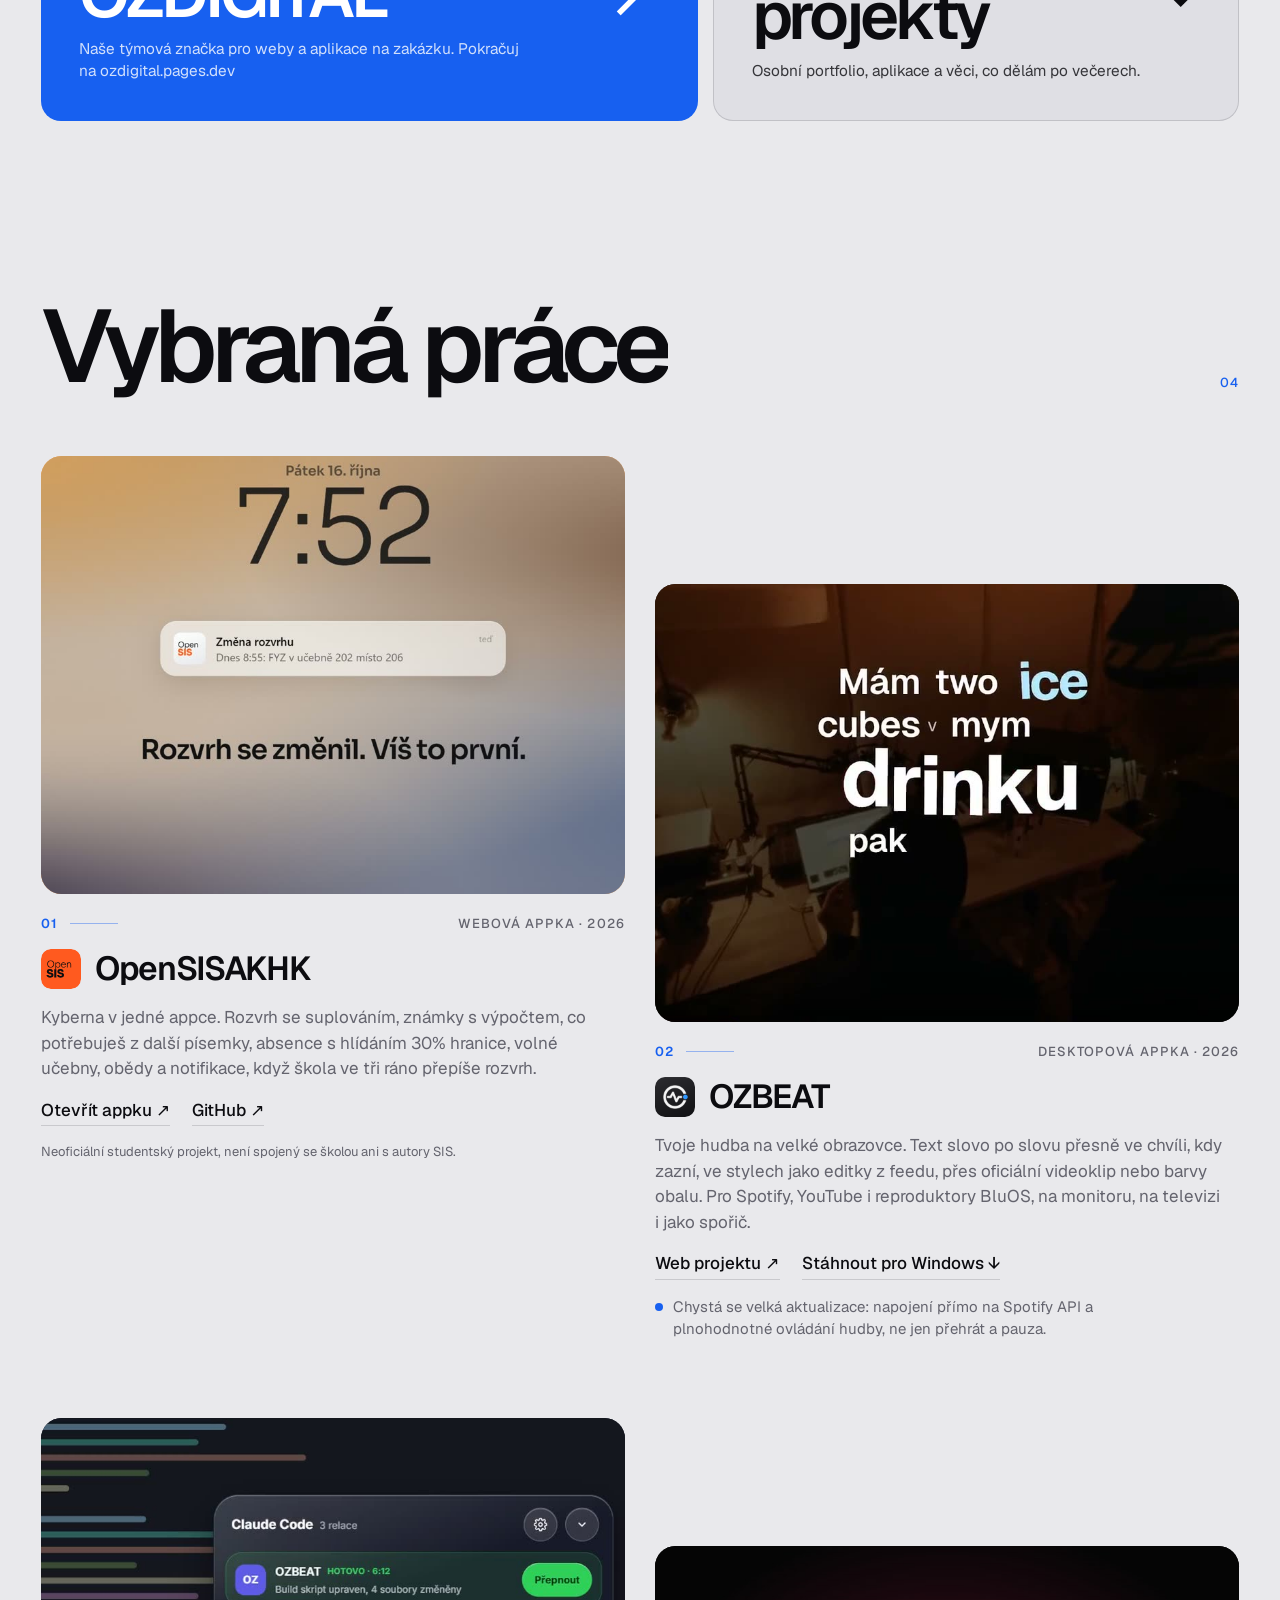
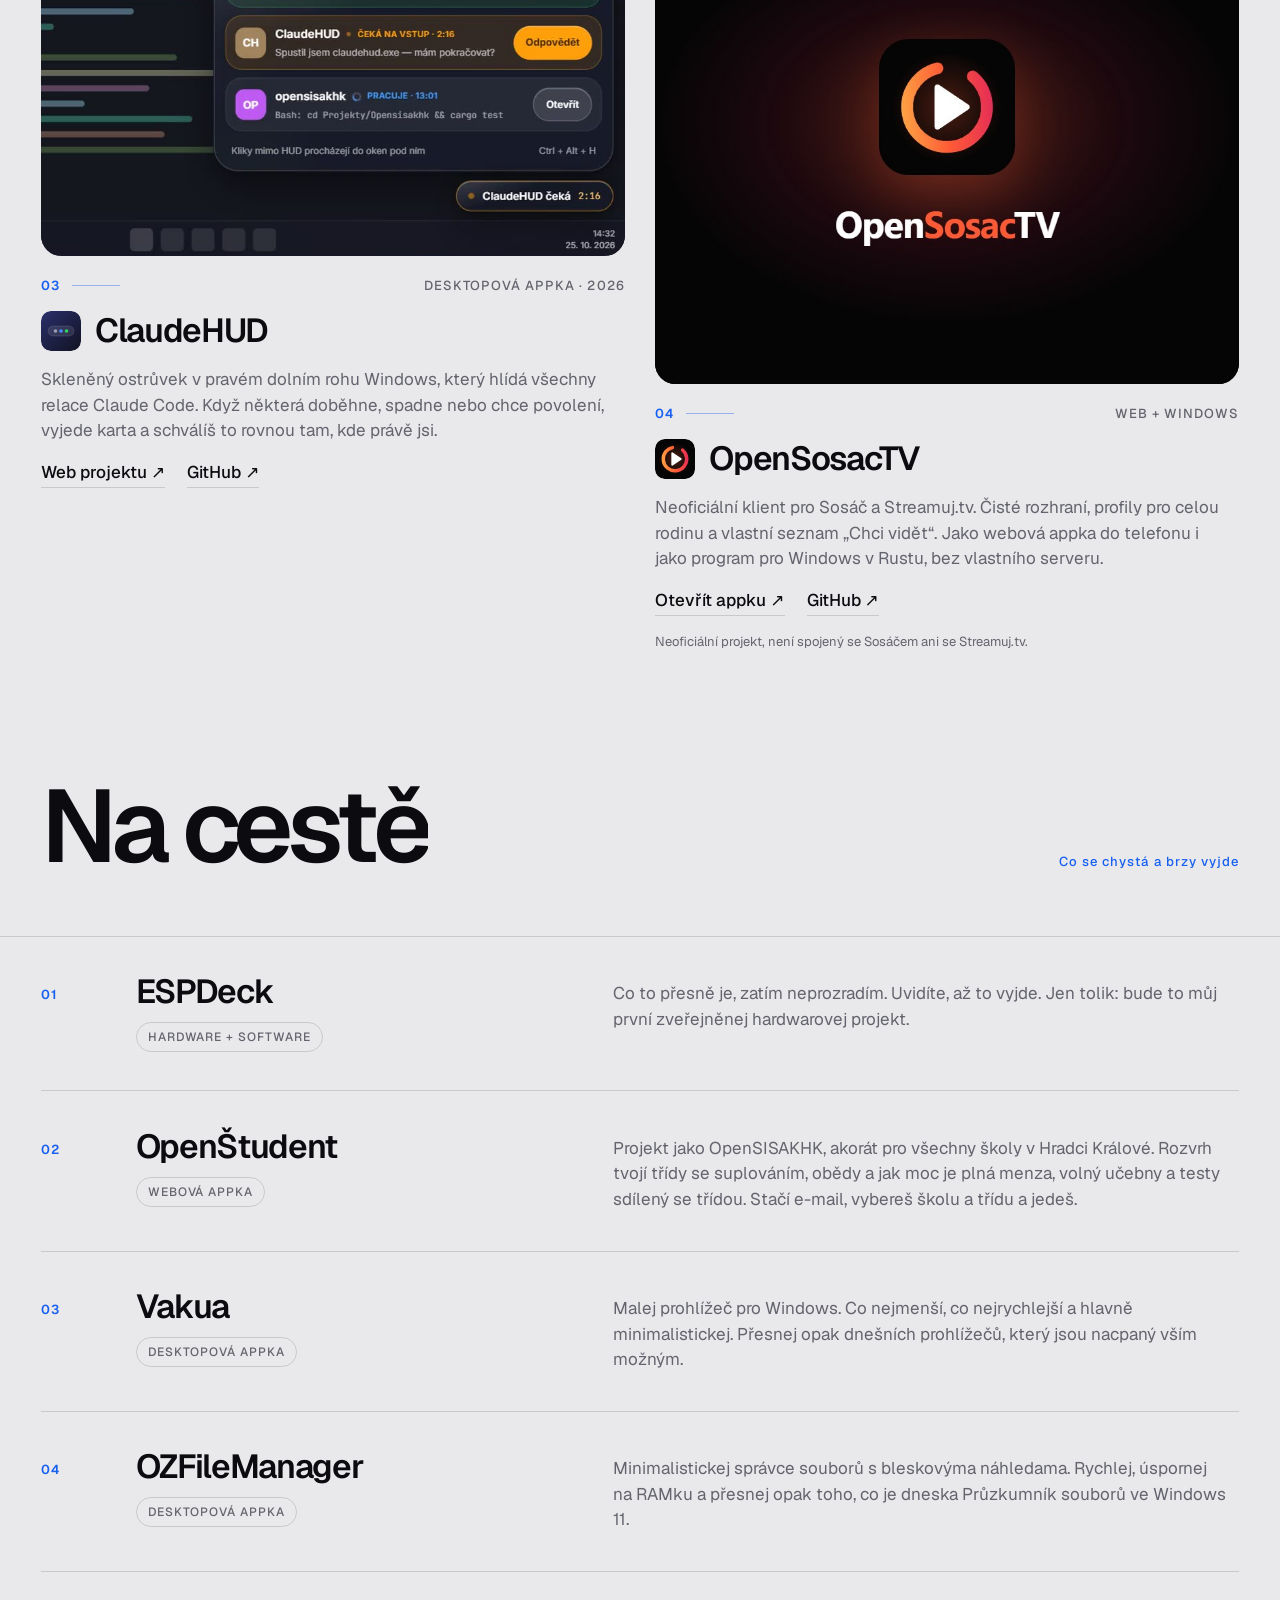
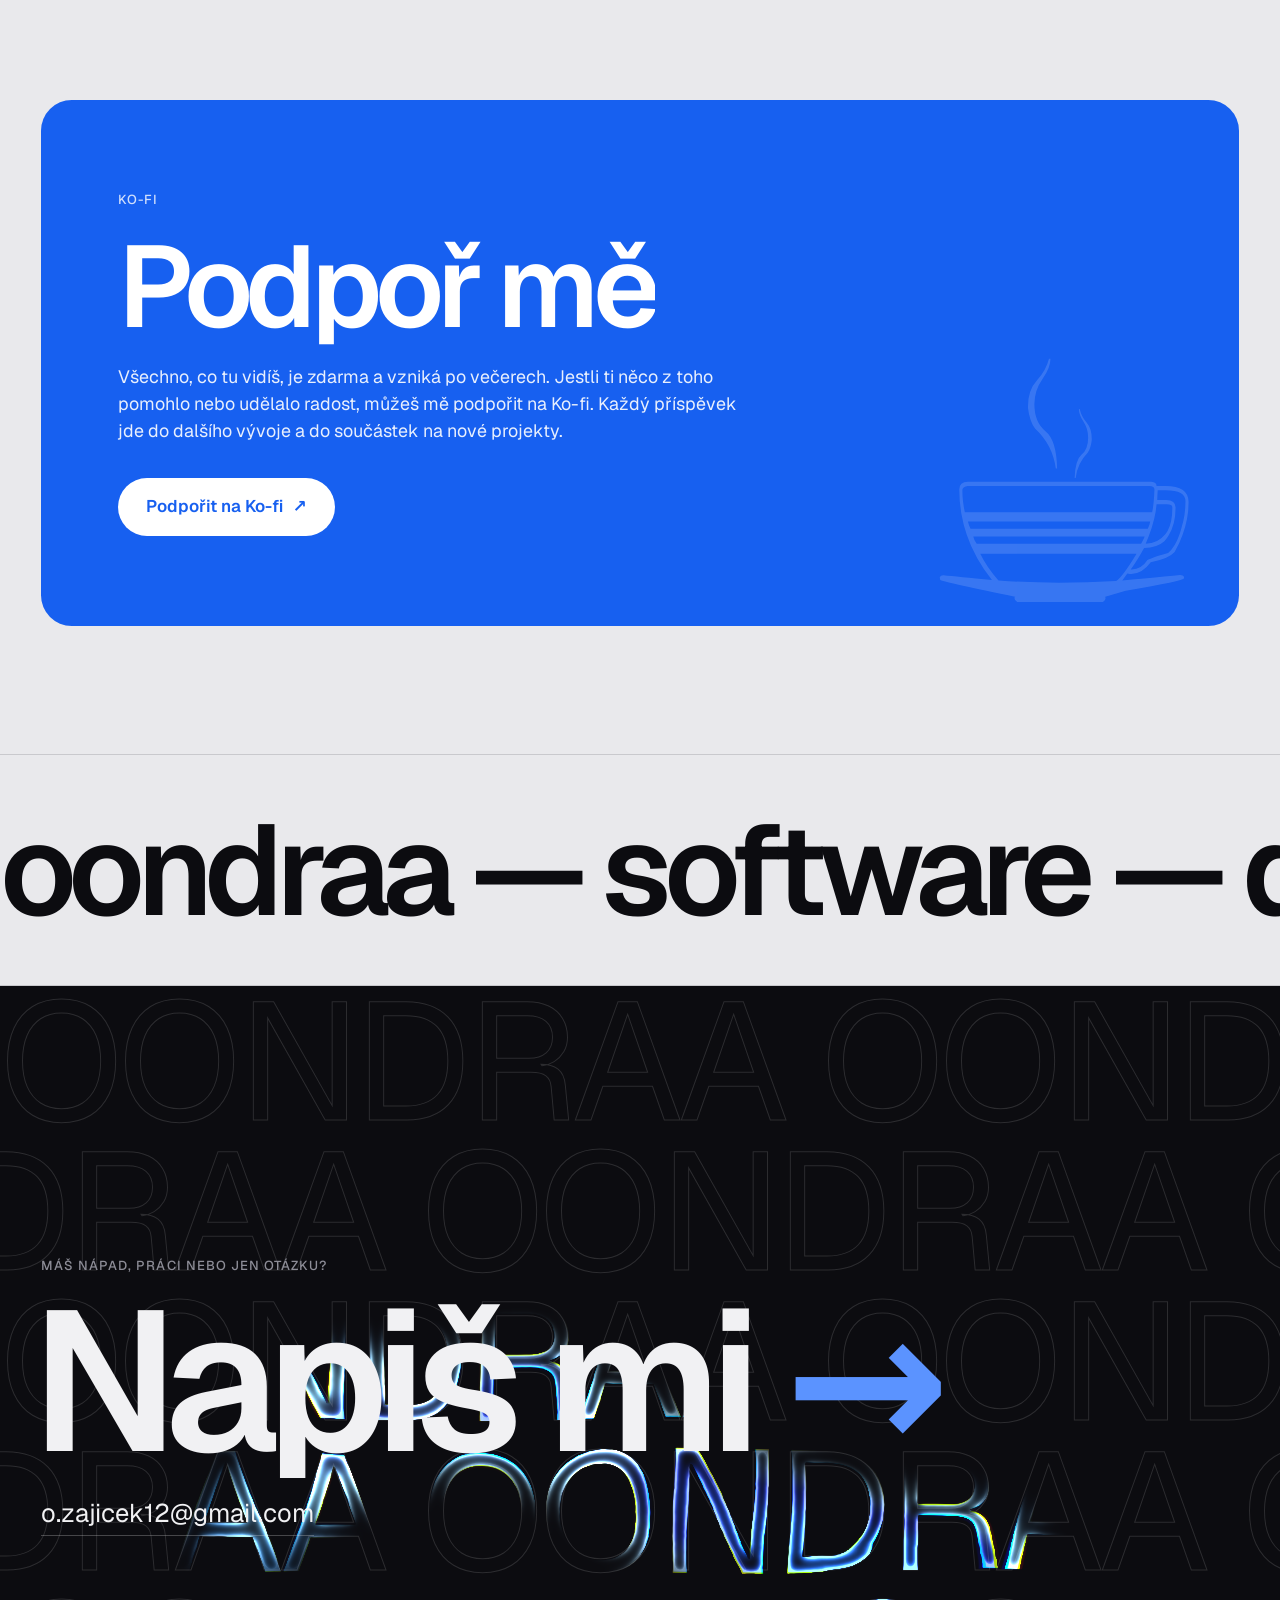
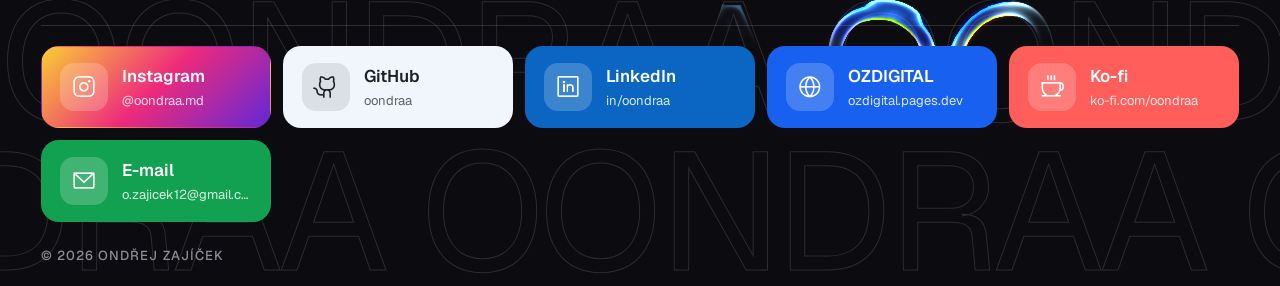
==== commit 0d5af19a: "SEO: Instagram @oondraa.md, Ko-fi, SSAK and languages in meta + JSON-LD, coming-soon projects in llm" ====
--- a/index.html
+++ b/index.html
@@ -4,12 +4,13 @@
 <meta charset="UTF-8">
 <meta name="viewport" content="width=device-width, initial-scale=1.0">
 <title>oondraa – Ondřej Zajíček, vývojář a designér z Hradce Králové</title>
-<meta name="description" content="oondraa je Ondřej Zajíček, vývojář a designér z Hradce Králové. Dělá webové a desktopové aplikace jako OpenSISAKHK, OZBEAT, ClaudeHUD a OpenSosacTV a weby na zakázku pod OZDIGITAL.">
+<meta name="description" content="Ondřej Zajíček (oondraa), student SSAK a vývojář z Hradce Králové. Vede OZDIGITAL a dělá vlastní appky jako OZBEAT a OpenSISAKHK. Instagram @oondraa.md, LinkedIn a GitHub oondraa.">
 <meta name="author" content="Ondřej Zajíček">
 <meta name="robots" content="index, follow, max-image-preview:large">
 <link rel="me" href="https://www.instagram.com/oondraa.md/">
 <link rel="me" href="https://github.com/oondraa">
 <link rel="me" href="https://www.linkedin.com/in/oondraa/">
+<link rel="me" href="https://ko-fi.com/oondraa">
 <link rel="canonical" href="https://oondraa.pages.dev/">
 <meta name="theme-color" content="#0c0c10">
 <meta name="google-site-verification" content="_32wsVGGe5f-wQmV3JNHidjf2FFxtTUGBHmsqvZ1kDk">
@@ -17,7 +18,7 @@
 <meta property="og:site_name" content="oondraa">
 <meta property="og:locale" content="cs_CZ">
 <meta property="og:title" content="Ondřej Zajíček – vývojář a designér z Hradce Králové">
-<meta property="og:description" content="Dělám software, který chci sám používat. OpenSISAKHK, OZBEAT, ClaudeHUD, OpenSosacTV a další.">
+<meta property="og:description" content="Dělám software, který chci sám používat. OZBEAT, OpenSISAKHK, ClaudeHUD a další. Instagram @oondraa.md.">
 <meta property="og:url" content="https://oondraa.pages.dev/">
 <meta property="og:image" content="https://oondraa.pages.dev/assets/og.jpg">
 <meta property="og:image:width" content="1200">
@@ -28,7 +29,7 @@
 <meta property="profile:username" content="oondraa">
 <meta name="twitter:card" content="summary_large_image">
 <meta name="twitter:title" content="Ondřej Zajíček – vývojář a designér z Hradce Králové">
-<meta name="twitter:description" content="Dělám software, který chci sám používat.">
+<meta name="twitter:description" content="Dělám software, který chci sám používat. Instagram @oondraa.md · GitHub oondraa · LinkedIn in/oondraa">
 <meta name="twitter:image" content="https://oondraa.pages.dev/assets/og.jpg">
 <link rel="icon" href="favicon.svg" type="image/svg+xml">
 <link rel="preload" href="fonts/geist-latin-wght-normal.woff2" as="font" type="font/woff2" crossorigin>
@@ -53,7 +54,7 @@
       "url": "https://oondraa.pages.dev/",
       "name": "Ondřej Zajíček – vývojář a designér z Hradce Králové",
       "inLanguage": "cs",
-      "dateModified": "2026-11-11",
+      "dateModified": "2026-11-23",
       "isPartOf": { "@id": "https://oondraa.pages.dev/#website" },
       "mainEntity": { "@id": "https://oondraa.pages.dev/#person" }
     },
@@ -63,11 +64,14 @@
       "name": "Ondřej Zajíček",
       "givenName": "Ondřej",
       "familyName": "Zajíček",
-      "alternateName": ["oondraa", "Ondrej Zajicek", "Ondra Zajíček"],
+      "alternateName": ["oondraa", "oondraa.md", "Ondrej Zajicek", "Ondra Zajíček"],
       "url": "https://oondraa.pages.dev/",
+      "image": "https://ozdigital.pages.dev/assets/team-ondrej.png",
+      "knowsLanguage": ["cs", "en"],
+      "affiliation": { "@type": "EducationalOrganization", "name": "Střední škola aplikované kybernetiky (SSAK)", "alternateName": ["SSAK", "Kyberna"], "address": { "@type": "PostalAddress", "addressLocality": "Hradec Králové", "addressCountry": "CZ" } },
       "email": "mailto:o.zajicek12@gmail.com",
-      "jobTitle": "Vývojář a designér",
-      "description": "Vývojář a designér z Hradce Králové. Po večerech dělá vlastní aplikace (OpenSISAKHK, OZBEAT, ClaudeHUD, OpenSosacTV) a s týmem vede OZDIGITAL, značku pro weby a aplikace na zakázku pod myNEST s.r.o.",
+      "jobTitle": "Student, vývojář a UI/UX designér, vedoucí OZDIGITAL",
+      "description": "Student SSAK, vývojář a UI/UX designér z Hradce Králové. Na Instagramu @oondraa.md. Po večerech dělá vlastní aplikace (OpenSISAKHK, OZBEAT, ClaudeHUD, OpenSosacTV) a s týmem vede OZDIGITAL, značku pro weby a aplikace na zakázku pod myNEST s.r.o.",
       "homeLocation": { "@type": "Place", "name": "Hradec Králové", "address": { "@type": "PostalAddress", "addressLocality": "Hradec Králové", "addressRegion": "Královéhradecký kraj", "addressCountry": "CZ" } },
       "address": { "@type": "PostalAddress", "addressLocality": "Hradec Králové", "addressRegion": "Královéhradecký kraj", "addressCountry": "CZ" },
       "knowsAbout": ["Vývoj webových aplikací", "UI/UX design", "TypeScript", "Rust", "WebGL", "Cloudflare Workers", "Neuronové sítě"],
